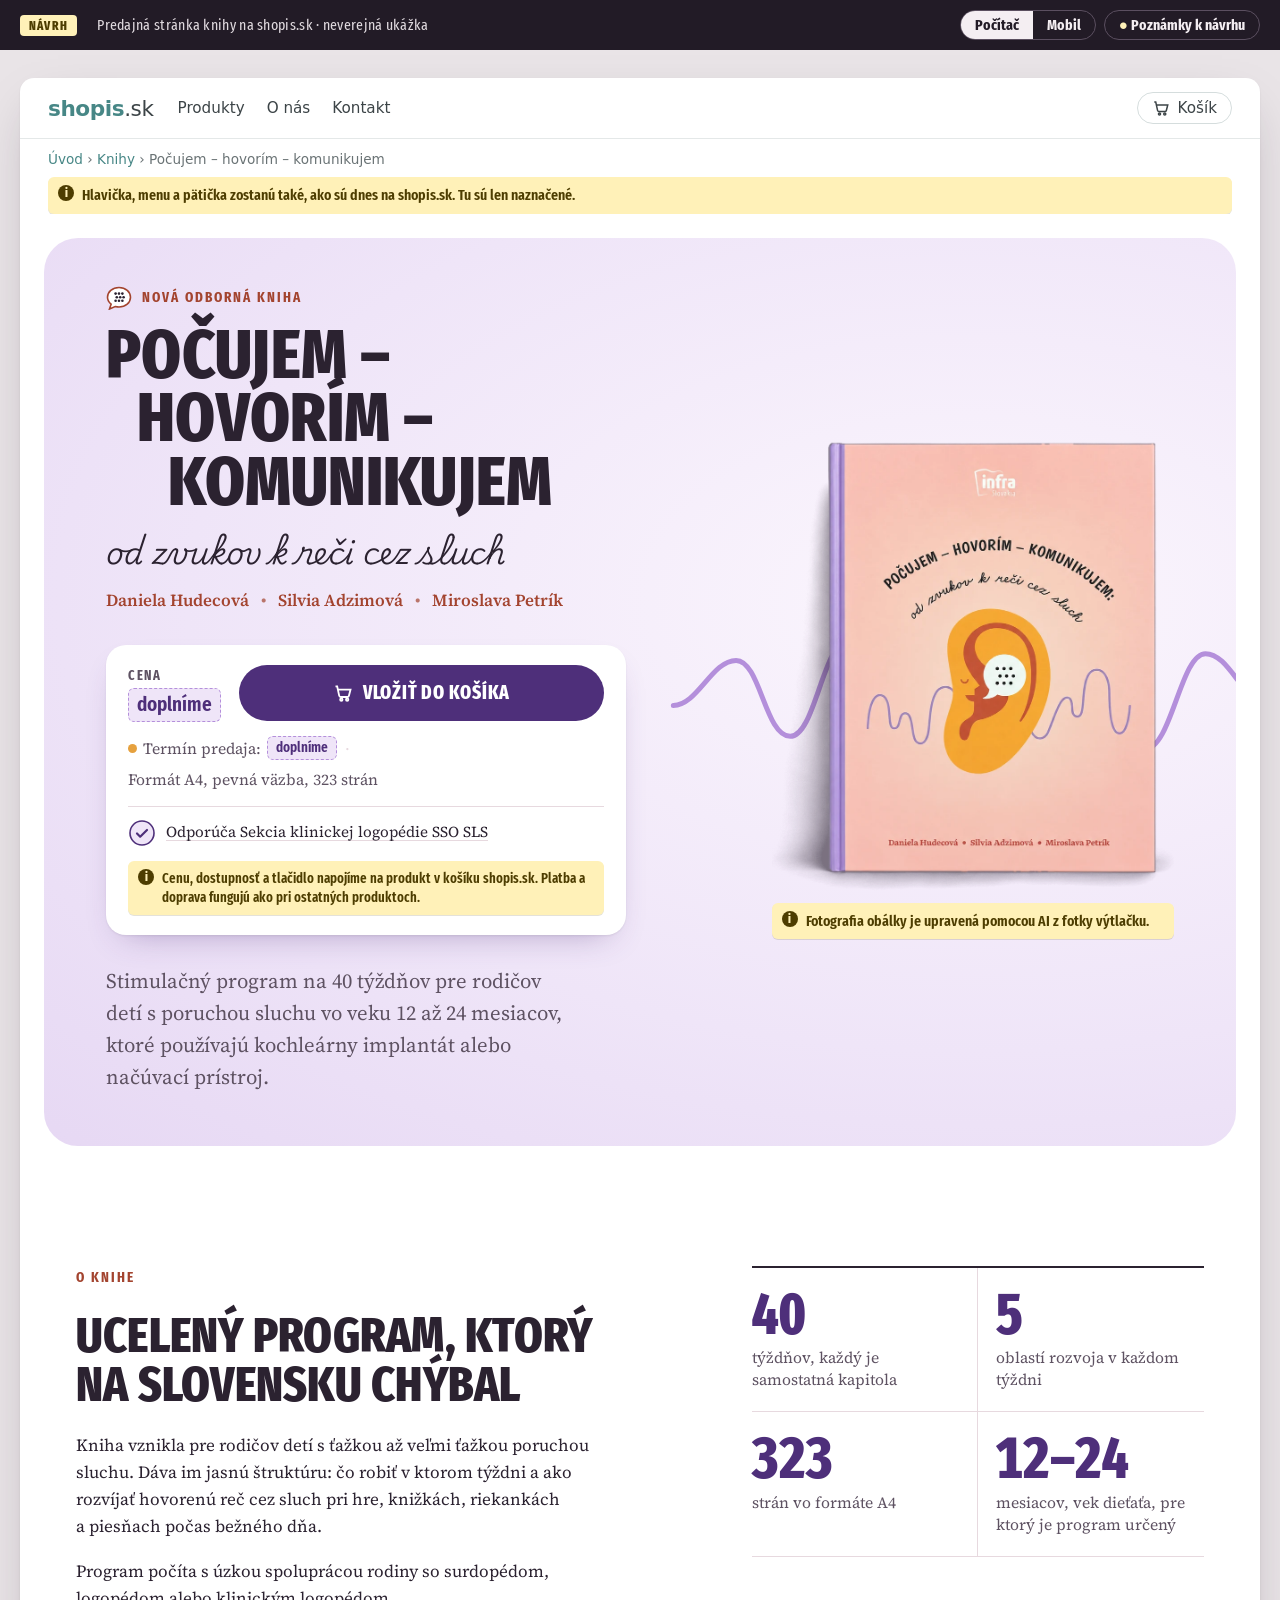
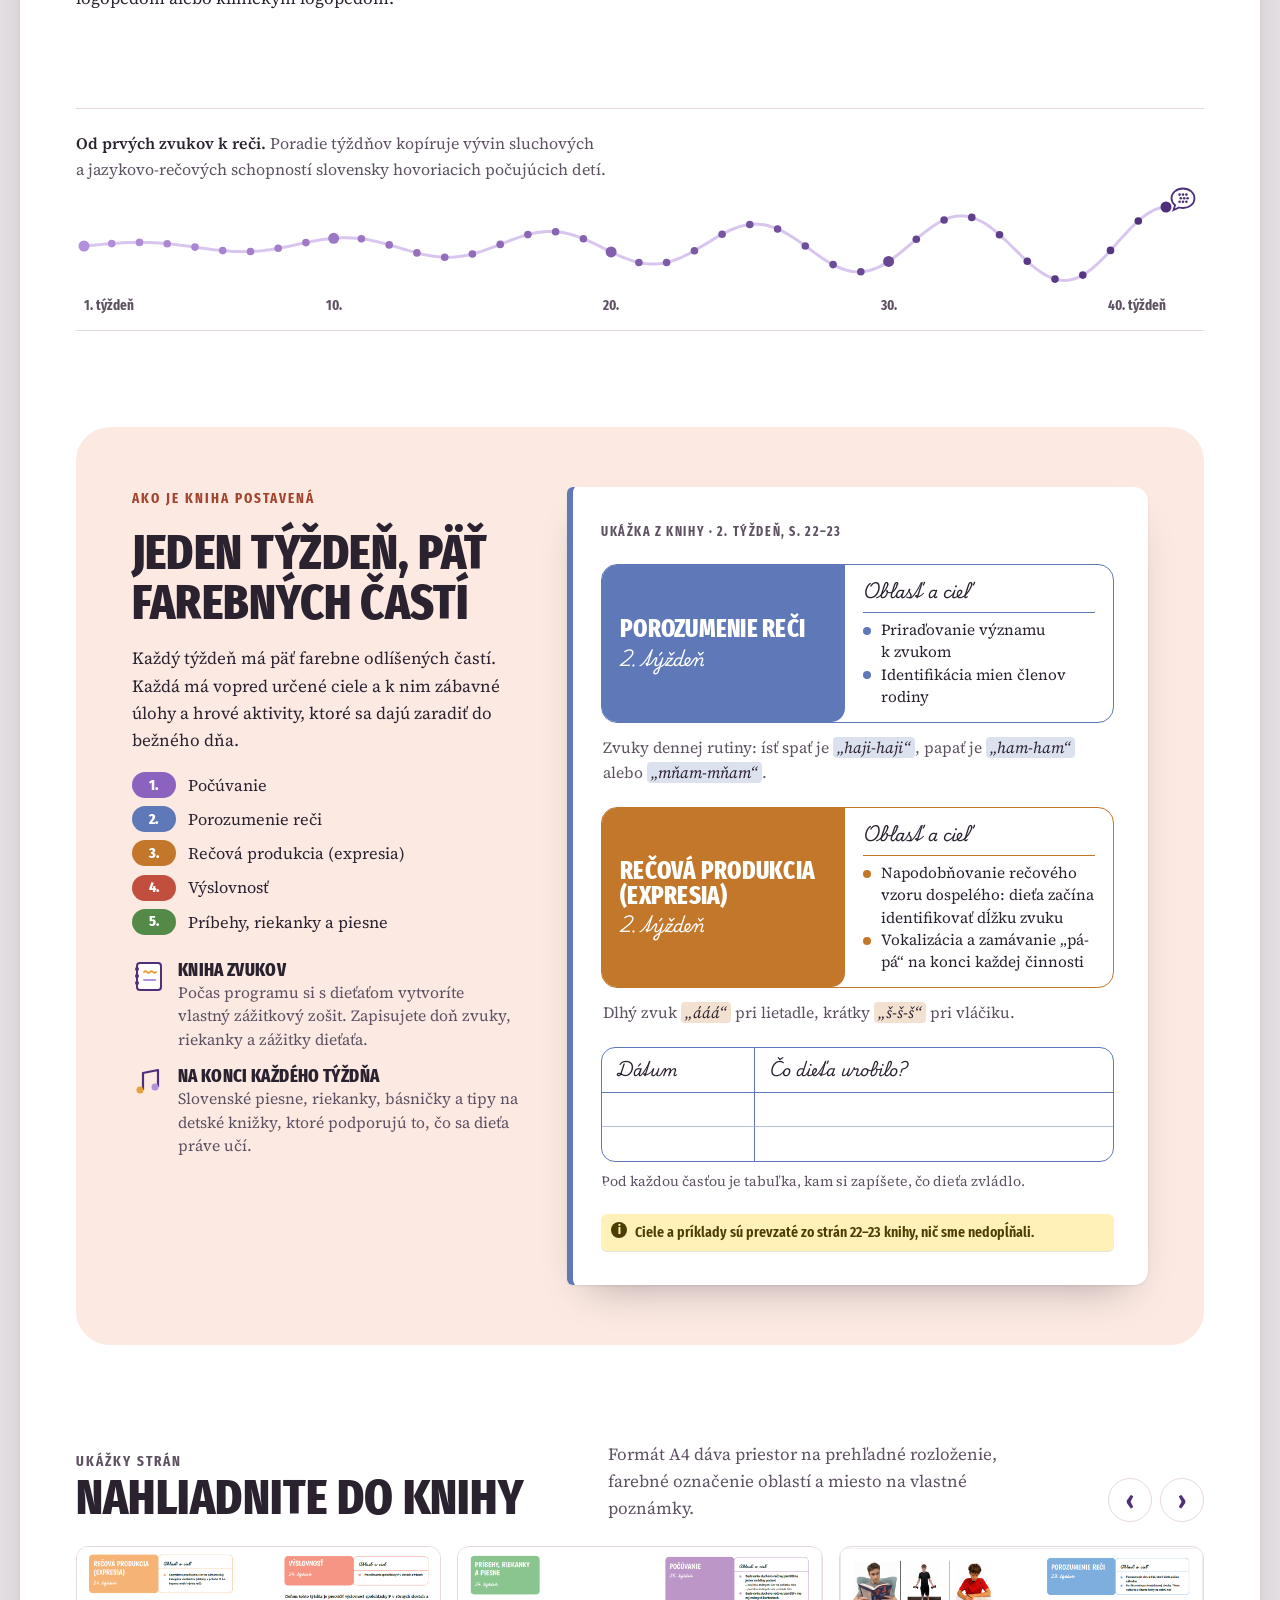
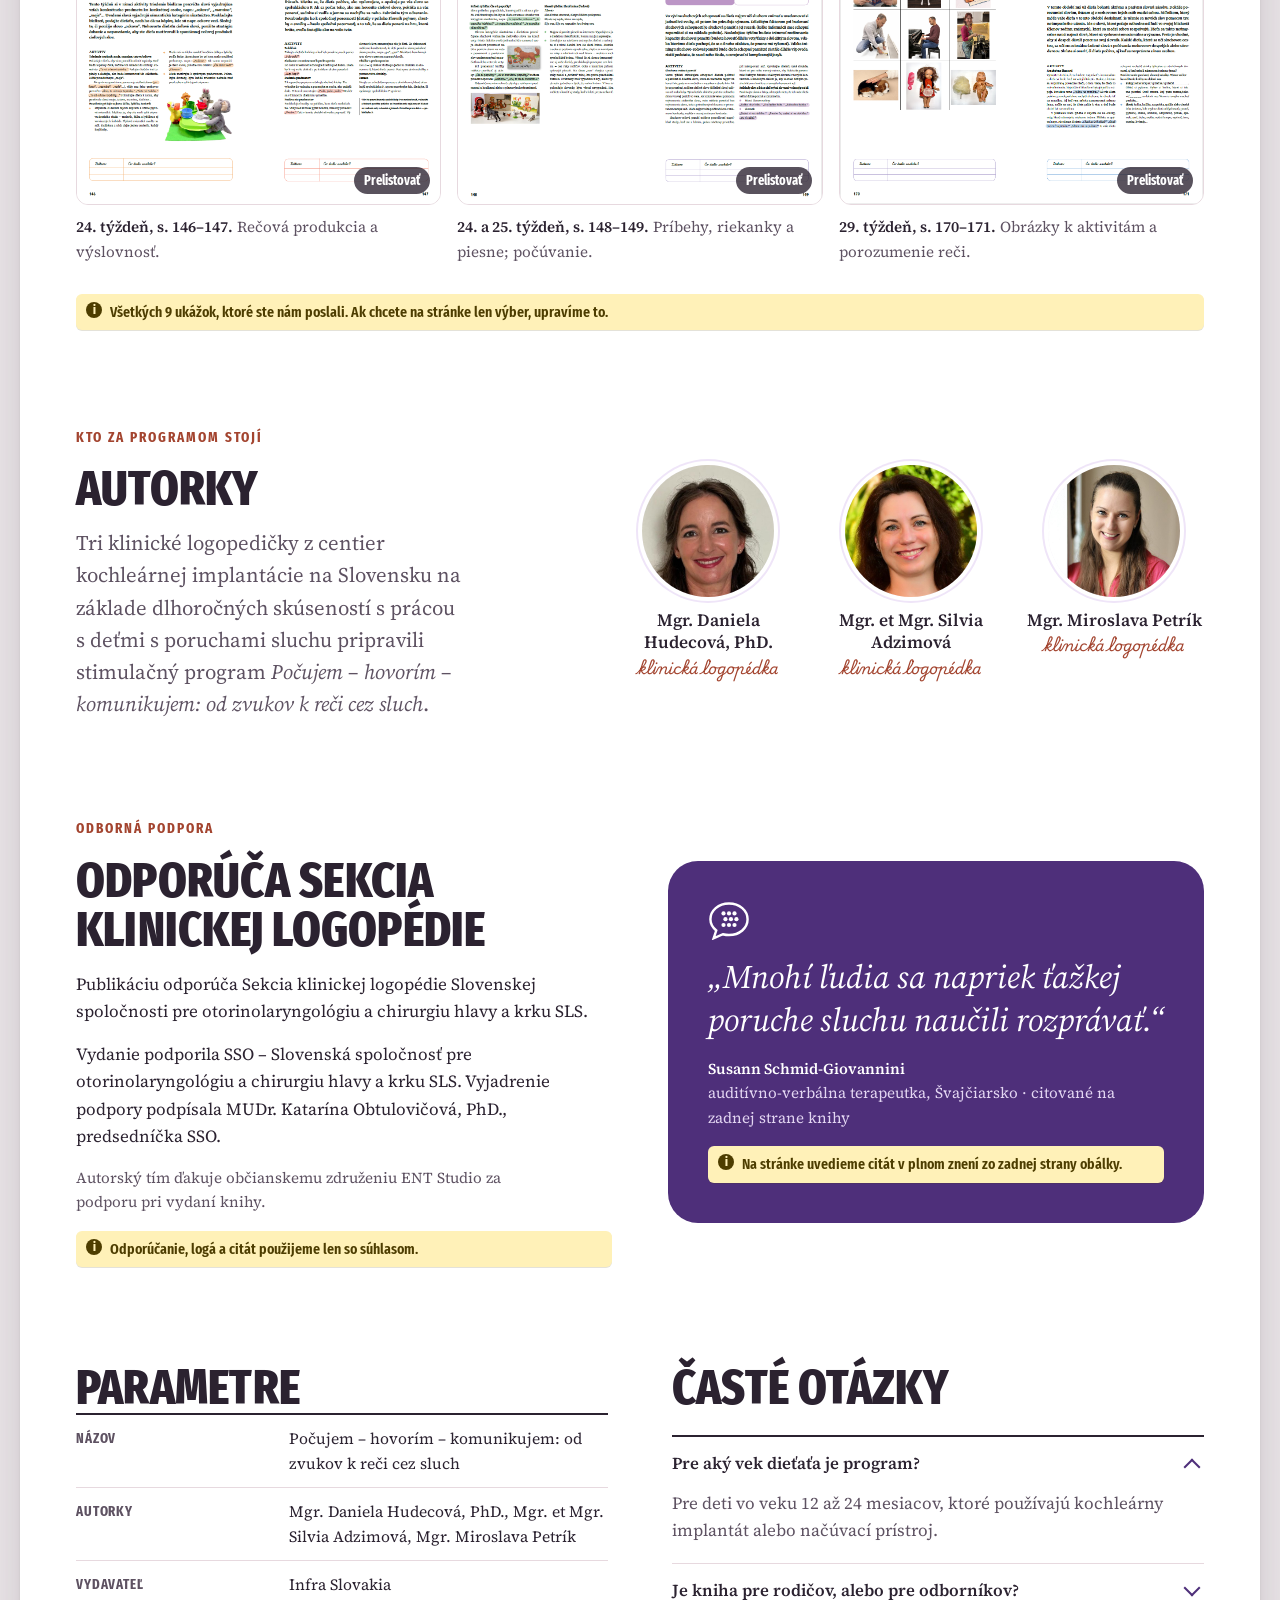
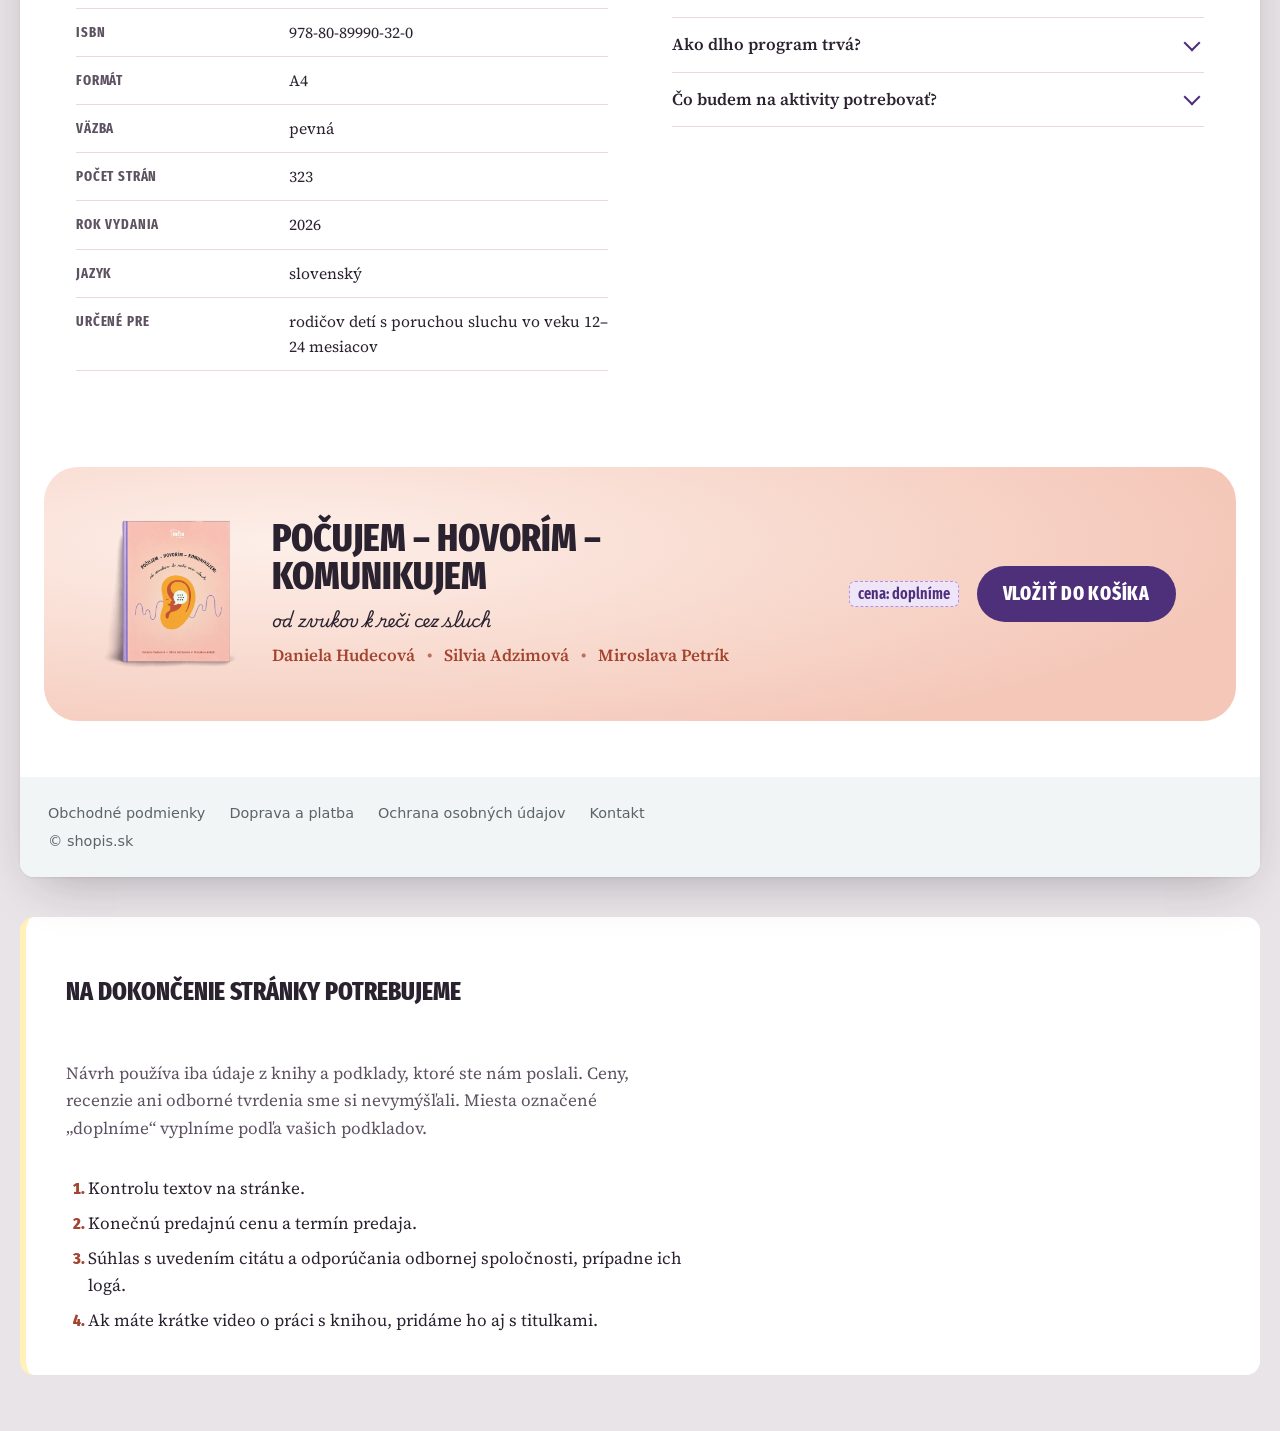
==== index.html @ 2e57da4e "Listovanie: tvrdá väzba, svetlo a tieň, ťahanie strany Co-Authored-By: Claude Opus 5.5 <noreply@anth" ====
<!doctype html>
<html lang="sk">
<head>
<meta charset="utf-8">
<meta name="viewport" content="width=device-width, initial-scale=1, viewport-fit=cover">
<meta name="robots" content="noindex, nofollow, noarchive">
<style>:root{padding-top:env(safe-area-inset-top);padding-bottom:env(safe-area-inset-bottom)}body{margin:0}img{max-width:100%}[hidden]{display:none!important}</style>
<title>Počujem – hovorím – komunikujem</title>
<meta name="claude:viewport-fit-sides" content="cover">
<link rel="preconnect" href="https://fonts.googleapis.com">
<link rel="preconnect" href="https://fonts.gstatic.com" crossorigin>
<link rel="stylesheet" href="https://fonts.googleapis.com/css2?family=Fira+Sans+Extra+Condensed:wght@600;700;800&family=Playwrite+SK:wght@300;400&family=Source+Serif+4:ital,opsz,wght@0,8..60,400;0,8..60,600;1,8..60,400&display=swap">
<style>
/* Layout: kniha je predlohou – farebné časti týždňa ako záložky, zvuková vlna z obálky ako niť cez stránku.
   Zámerne jedna svetlá téma: ide o náhľad svetlej stránky e-shopu. */
:root {
  color-scheme: light;
  --hb-paper: #FFFBF8;
  --hb-blush: #FBE9E2;
  --hb-peach: #F4C7B8;
  --hb-lilac: #EFE5F8;
  --hb-lavender: #B48FDB;
  --hb-violet: #4E2F7A;
  --hb-ochre: #E6A13E;
  --hb-brick: #A3442F;
  --hb-ink: #2B2230;
  --hb-ink-soft: #5E5262;
  --hb-line: #E7D9DF;
  --hb-white: #FFFFFF;
  /* päť oblastí každého týždňa, farby podľa knihy */
  --hb-a1: #8B62BE;
  --hb-a2: #5F78B8;
  --hb-a3: #C2772A;
  --hb-a4: #C24E3E;
  --hb-a5: #548A47;
  --hb-display: "Fira Sans Extra Condensed", "Arial Narrow", "Roboto Condensed", sans-serif;
  --hb-script: "Playwrite SK", "Segoe Script", "Apple Chancery", cursive;
  --hb-serif: "Source Serif 4", Georgia, "Times New Roman", serif;
  /* rám návrhu (nie je súčasťou stránky knihy) */
  --mk-bg: #E9E4E7;
  --mk-bar: #221B26;
  --mk-bar-ink: #F4EEF2;
  --mk-note: #FFF1B8;
  --mk-note-ink: #4D3D00;
  --mk-shop: #478786;
  --mk-shop-ink: #3C4447;
}

body { background: var(--mk-bg); color: var(--hb-ink); font-family: var(--hb-serif); }

/* ---------- Rám návrhu ---------- */
.mk-bar {
  position: sticky; top: env(safe-area-inset-top, 0px); z-index: 20;
  background: var(--mk-bar); color: var(--mk-bar-ink);
  padding-left: max(16px, env(safe-area-inset-left, 0px));
  padding-right: max(16px, env(safe-area-inset-right, 0px));
  padding-block: 10px;
  font-family: var(--hb-display); font-size: 0.95rem; letter-spacing: 0.02em;
}
body::before { content: ""; position: fixed; inset: 0 0 auto; height: env(safe-area-inset-top, 0px); z-index: 30; background: var(--mk-bar); }
.mk-bar-in { max-width: 1240px; margin-inline: auto; display: flex; flex-wrap: wrap; align-items: center; gap: 10px 20px; }
.mk-badge { background: var(--mk-note); color: var(--mk-note-ink); font-weight: 800; text-transform: uppercase; letter-spacing: 0.1em; font-size: 0.78rem; padding: 3px 9px; border-radius: 4px; }
.mk-bar-title { flex: 1 1 260px; min-width: 0; opacity: 0.9; }
.mk-controls { display: flex; flex-wrap: wrap; gap: 8px; }
.mk-seg { display: inline-flex; border: 1px solid #5B4F60; border-radius: 999px; overflow: hidden; }
.mk-seg button, .mk-toggle {
  font: inherit; font-weight: 700; color: var(--mk-bar-ink); background: transparent;
  border: 0; padding: 5px 14px; cursor: pointer;
}
.mk-seg button[aria-pressed="true"] { background: var(--mk-bar-ink); color: var(--mk-bar); }
.mk-toggle { border: 1px solid #5B4F60; border-radius: 999px; }
.mk-toggle[aria-pressed="true"]::before { content: "● "; color: var(--mk-note); }
.mk-toggle[aria-pressed="false"]::before { content: "○ "; }
.mk-seg button:focus-visible, .mk-toggle:focus-visible { outline: 3px solid var(--mk-note); outline-offset: 2px; }
@media (max-width: 760px) {
  .mk-seg { display: none; }
  .mk-bar { padding-block: 8px; font-size: 0.88rem; }
  .mk-bar-in { flex-wrap: nowrap; gap: 10px; }
  .mk-bar-title { flex: 1 1 0; white-space: nowrap; overflow: hidden; text-overflow: ellipsis; }
  .mk-toggle { padding: 4px 11px; white-space: nowrap; }
}

.mk-stage {
  padding-left: max(16px, env(safe-area-inset-left, 0px));
  padding-right: max(16px, env(safe-area-inset-right, 0px));
  padding-block: 28px 40px;
}
.mk-frame {
  container: frame / inline-size;
  max-width: 1240px; margin-inline: auto; background: var(--hb-white);
  border-radius: 14px; overflow: hidden;
  box-shadow: 0 1px 2px rgba(34, 27, 38, 0.08), 0 18px 50px -20px rgba(34, 27, 38, 0.35);
  transition: max-width 0.35s ease, border-radius 0.35s ease;
}
.mk.is-mobile .mk-frame { max-width: 390px; border-radius: 40px; border: 11px solid var(--mk-bar); }
@media (prefers-reduced-motion: reduce) { .mk-frame { transition: none; } }

.mk-note {
  display: block; background: var(--mk-note); color: var(--mk-note-ink);
  font-family: var(--hb-display); font-size: 0.95rem; font-weight: 600; line-height: 1.35;
  padding: 8px 12px 8px 34px; border-radius: 6px; position: relative;
  box-shadow: 0 1px 0 rgba(77, 61, 0, 0.15);
}
.mk-note::before {
  content: "i"; position: absolute; left: 10px; top: 8px; width: 16px; height: 16px; border-radius: 50%;
  background: var(--mk-note-ink); color: var(--mk-note); font-size: 0.75rem; font-weight: 800;
  display: grid; place-items: center; font-style: normal;
}
.mk.notes-off .mk-note { display: none; }

/* zjednodušená hlavička a pätička obchodu */
.shop-head { display: flex; align-items: center; gap: 24px; padding: 14px 28px; border-bottom: 1px solid #E4E8E8; font-family: system-ui, -apple-system, "Segoe UI", sans-serif; color: var(--mk-shop-ink); }
.shop-logo { font-weight: 800; font-size: 1.35rem; color: var(--mk-shop); letter-spacing: -0.02em; text-decoration: none; }
.shop-logo span { color: var(--mk-shop-ink); font-weight: 500; }
.shop-nav { display: flex; gap: 22px; font-size: 0.95rem; flex: 1; }
.shop-nav a, .shop-cart { color: inherit; text-decoration: none; }
.shop-cart { display: inline-flex; align-items: center; gap: 8px; font-size: 0.95rem; border: 1px solid #D5DDDD; border-radius: 999px; padding: 6px 14px; }
.shop-burger { display: none; width: 22px; height: 14px; border-block: 2px solid var(--mk-shop-ink); position: relative; }
.shop-burger::after { content: ""; position: absolute; left: 0; right: 0; top: 4px; border-top: 2px solid var(--mk-shop-ink); }
.shop-crumbs { padding: 12px 28px 0; font: 0.85rem system-ui, -apple-system, "Segoe UI", sans-serif; color: #6A7375; }
.shop-crumbs a { color: var(--mk-shop); text-decoration: none; }
.shop-foot { margin-top: 56px; background: #F2F5F5; padding: 28px; font: 0.9rem system-ui, -apple-system, "Segoe UI", sans-serif; color: #5B6466; display: grid; gap: 12px; }
.shop-foot-row { display: flex; flex-wrap: wrap; gap: 8px 24px; }
.shop-shell-note { padding: 10px 28px 0; }
@container frame (max-width: 700px) {
  .shop-head { padding: 12px 18px; gap: 14px; }
  .shop-nav { display: none; }
  .shop-burger { display: block; order: -1; }
  .shop-logo { flex: 1; }
  .shop-cart span { display: none; }
  .shop-crumbs, .shop-shell-note { padding-inline: 18px; }
  .shop-foot { padding: 22px 18px; }
}

/* ---------- Stránka knihy (#hb-book) ---------- */
#hb-book {
  container: hb / inline-size;
  font-family: var(--hb-serif); font-size: 1.0625rem; line-height: 1.6; color: var(--hb-ink);
  background: var(--hb-white);
}
#hb-book *, #hb-book *::before, #hb-book *::after { box-sizing: border-box; }
#hb-book h1, #hb-book h2, #hb-book h3, #hb-book p, #hb-book ul, #hb-book ol, #hb-book dl, #hb-book dd, #hb-book figure { margin: 0; }
#hb-book ul, #hb-book ol { padding: 0; list-style: none; }
#hb-book img { display: block; max-width: 100%; height: auto; }
#hb-book a { color: var(--hb-violet); }
#hb-book a:focus-visible, #hb-book button:focus-visible, #hb-book summary:focus-visible {
  outline: 3px solid var(--hb-ochre); outline-offset: 3px; border-radius: 6px;
}
.hb-sr { position: absolute; width: 1px; height: 1px; overflow: hidden; clip: rect(0 0 0 0); white-space: nowrap; }

.hb-wrap { padding-inline: clamp(18px, 5cqi, 56px); }
.hb-sec { padding-block: clamp(48px, 8cqi, 96px) 0; }
.hb-kicker {
  font-family: var(--hb-display); font-weight: 700; font-size: 0.9rem; text-transform: uppercase;
  letter-spacing: 0.14em; color: var(--hb-brick); display: flex; align-items: center; gap: 10px;
}
.hb-h2 {
  font-family: var(--hb-display); font-weight: 800; text-transform: uppercase; line-height: 1;
  font-size: clamp(2rem, 5cqi, 3.1rem); letter-spacing: 0.005em; text-wrap: balance; color: var(--hb-ink);
}
.hb-script { font-family: var(--hb-script); font-weight: 400; }
.hb-lead { font-size: clamp(1.1rem, 2.1cqi, 1.3rem); line-height: 1.55; color: var(--hb-ink-soft); max-width: 40ch; }
.hb-prose { display: grid; gap: 1em; max-width: 62ch; }
.hb-fill {
  display: inline-block; font-family: var(--hb-display); font-weight: 600; font-size: 0.92em;
  color: var(--hb-violet); background: var(--hb-lilac); border: 1.5px dashed var(--hb-lavender);
  border-radius: 6px; padding: 0 8px; line-height: 1.5;
}

/* Hero */
.hb-hero {
  position: relative; overflow: hidden; isolation: isolate;
  background: radial-gradient(120% 90% at 78% 40%, #FBF6FD 0%, var(--hb-lilac) 55%, #E5D6F3 100%);
  margin: clamp(14px, 2.4cqi, 24px); border-radius: clamp(20px, 3cqi, 34px);
  padding: clamp(24px, 4cqi, 48px) clamp(20px, 5cqi, 64px) clamp(28px, 4.5cqi, 52px);
  display: grid; gap: 24px;
  grid-template-areas: "cover" "text" "buy" "lead";
}
.hb-cover-art { position: relative; isolation: isolate; }
.hb-cover-art img { position: relative; z-index: 1; }
.hb-hero-wave {
  position: absolute; z-index: 0; left: -22%; width: 144%; top: 40%; height: 30%;
  fill: none; stroke: var(--hb-lavender); stroke-width: 4; stroke-linecap: round; overflow: visible;
}
.hb-hero-wave path { stroke-dasharray: 1; stroke-dashoffset: 0; vector-effect: non-scaling-stroke; }
@media (prefers-reduced-motion: no-preference) {
  .hb-hero-wave path { animation: hb-draw 2.2s cubic-bezier(.45,.05,.25,1) 0.2s both; }
  .hb-cover { animation: hb-rise 0.9s cubic-bezier(.2,.7,.2,1) both; }
}
@keyframes hb-draw { from { stroke-dashoffset: 1; } to { stroke-dashoffset: 0; } }
@keyframes hb-rise { from { transform: translateY(18px); opacity: 0.001; } to { transform: none; opacity: 1; } }

.hb-hero-text { grid-area: text; display: grid; gap: 14px; min-width: 0; }
.hb-hero-lead { grid-area: lead; max-width: 46ch; }
.hb-title {
  font-family: var(--hb-display); font-weight: 800; text-transform: uppercase; color: var(--hb-ink);
  font-size: clamp(2.5rem, 10cqi, 4.3rem); line-height: 0.92; letter-spacing: 0.005em;
}
.hb-title span { display: block; }
.hb-title span:nth-child(2) { padding-left: 0.45em; }
.hb-title span:nth-child(3) { padding-left: 0.9em; }
.hb-subtitle { font-family: var(--hb-script); font-weight: 300; font-size: clamp(1.25rem, 3.4cqi, 1.9rem); line-height: 1.5; color: var(--hb-ink); margin-top: -4px; }
.hb-authors-line { font-weight: 600; color: var(--hb-brick); font-size: 1.06rem; display: flex; flex-wrap: wrap; gap: 2px 12px; }
.hb-authors-line i { font-style: normal; color: var(--hb-brick); opacity: 0.7; }

.hb-cover { grid-area: cover; justify-self: center; width: min(62%, 240px); position: relative; }
.hb-cover .mk-note { margin-top: 12px; }

.hb-buy {
  grid-area: buy; background: var(--hb-white); border-radius: 20px; padding: 20px 22px;
  display: grid; gap: 14px; align-content: start;
  box-shadow: 0 1px 2px rgba(43, 34, 48, 0.08), 0 14px 34px -18px rgba(78, 47, 122, 0.45);
  max-width: 520px;
}
.hb-buy-row { display: flex; flex-wrap: wrap; align-items: center; justify-content: space-between; gap: 12px 18px; }
.hb-buy-row .hb-btn { flex: 1 1 220px; }
.hb-price { display: grid; gap: 2px; }
.hb-price-label { font-family: var(--hb-display); font-weight: 700; text-transform: uppercase; letter-spacing: 0.12em; font-size: 0.85rem; color: var(--hb-ink-soft); }
.hb-price .hb-fill { font-size: 1.3rem; }
.hb-stock { font-size: 0.98rem; color: var(--hb-ink-soft); display: flex; flex-wrap: wrap; align-items: center; gap: 6px; }
.hb-dot { width: 9px; height: 9px; border-radius: 50%; background: var(--hb-ochre); }
.hb-stock-sep { color: var(--hb-line); padding-inline: 2px; }
.hb-seal {
  display: flex; align-items: center; gap: 10px; padding-top: 12px; border-top: 1px solid var(--hb-line);
  font-size: 0.95rem; line-height: 1.35; color: var(--hb-ink) !important; text-decoration: none;
}
.hb-seal svg { flex: none; width: 28px; height: 28px; }
.hb-seal span { text-decoration: underline; text-decoration-color: var(--hb-line); text-underline-offset: 3px; }
.hb-btn {
  display: inline-flex; justify-content: center; align-items: center; gap: 10px;
  font-family: var(--hb-display); font-weight: 800; font-size: 1.2rem; letter-spacing: 0.04em; text-transform: uppercase;
  background: var(--hb-violet); color: var(--hb-white) !important; text-decoration: none;
  border-radius: 999px; padding: 13px 26px; border: 0; cursor: pointer;
  transition: background 0.2s ease, transform 0.2s ease;
}
.hb-btn:hover { background: #3E2363; }
.hb-btn:active { transform: translateY(1px); }
.hb-btn svg { width: 20px; height: 20px; }
.hb-buy .mk-note { font-size: 0.88rem; }

@container hb (min-width: 820px) {
  .hb-hero {
    grid-template-columns: minmax(0, 1.2fr) minmax(0, 0.8fr);
    grid-template-areas: "text cover" "buy cover" "lead cover";
    column-gap: clamp(32px, 5cqi, 72px); row-gap: 30px; align-items: start;
  }
  .hb-cover { width: min(100%, 450px); align-self: center; }
  .hb-hero-wave { stroke-width: 5; }
}

/* O knihe */
.hb-about { display: grid; gap: 40px; }
.hb-about-text { display: grid; gap: 22px; min-width: 0; }
.hb-facts { display: grid; grid-template-columns: repeat(2, minmax(0, 1fr)); gap: 0; border-top: 2px solid var(--hb-ink); }
.hb-fact { padding: 18px 16px 20px 0; border-bottom: 1px solid var(--hb-line); display: grid; gap: 4px; align-content: start; }
.hb-fact:nth-child(odd) { padding-right: 18px; border-right: 1px solid var(--hb-line); }
.hb-fact:nth-child(even) { padding-left: 18px; }
.hb-fact b { font-family: var(--hb-display); font-weight: 800; font-size: clamp(2.6rem, 6cqi, 3.6rem); line-height: 1; color: var(--hb-violet); font-variant-numeric: tabular-nums; }
.hb-fact span { font-size: 0.98rem; line-height: 1.4; color: var(--hb-ink-soft); }
@container hb (min-width: 900px) {
  .hb-about { grid-template-columns: minmax(0, 1.15fr) minmax(0, 0.85fr); gap: 64px; align-items: start; }
}

/* Jeden týždeň */
.hb-week-panel {
  background: var(--hb-blush); border-radius: clamp(20px, 3cqi, 34px);
  padding: clamp(26px, 5cqi, 60px) clamp(18px, 4.5cqi, 56px);
  display: grid; gap: 34px;
}
.hb-week-intro { display: grid; gap: 18px; min-width: 0; align-content: start; }
.hb-areas { display: grid; gap: 8px; counter-reset: none; }
.hb-areas li { display: flex; align-items: center; gap: 12px; font-size: 1.02rem; }
.hb-areas li span {
  flex: none; width: 44px; height: 26px; border-radius: 999px; background: var(--hb-c); color: var(--hb-white);
  font-family: var(--hb-display); font-weight: 800; font-size: 0.95rem; display: grid; place-items: center;
}
.hb-extra { display: grid; gap: 14px; margin-top: 6px; }
.hb-extra > div { display: grid; grid-template-columns: 34px minmax(0, 1fr); gap: 12px; align-items: start; }
.hb-extra svg { width: 34px; height: 34px; }
.hb-extra h3 { font-family: var(--hb-display); font-weight: 800; font-size: 1.15rem; text-transform: uppercase; letter-spacing: 0.02em; line-height: 1.2; }
.hb-extra p { font-size: 0.98rem; color: var(--hb-ink-soft); line-height: 1.5; }

.hb-sheet {
  background: var(--hb-white); border-radius: 6px 14px 14px 6px; padding: clamp(18px, 3.5cqi, 34px);
  display: grid; gap: 22px; min-width: 0; position: relative;
  box-shadow: inset 10px 0 0 -4px var(--hb-a2), 0 1px 2px rgba(43, 34, 48, 0.08), 0 20px 40px -22px rgba(43, 34, 48, 0.4);
}
.hb-sheet-cap { font-family: var(--hb-display); font-weight: 700; text-transform: uppercase; letter-spacing: 0.12em; font-size: 0.82rem; color: var(--hb-ink-soft); }
.hb-area { display: grid; gap: 12px; }
.hb-area-head { display: grid; grid-template-columns: minmax(0, 1fr); border: 1.5px solid var(--hb-c); border-radius: 16px; overflow: hidden; }
.hb-area-tab { background: var(--hb-c); color: var(--hb-white); padding: 14px 18px 12px; display: grid; gap: 2px; align-content: center; }
.hb-area-name { font-family: var(--hb-display); font-weight: 800; text-transform: uppercase; font-size: 1.55rem; line-height: 1; letter-spacing: 0.01em; }
.hb-area-week { font-family: var(--hb-script); font-size: 1.05rem; line-height: 1.7; }
.hb-area-goal { padding: 12px 18px 14px; display: grid; gap: 6px; }
.hb-goal-label { font-family: var(--hb-script); font-size: 1rem; color: var(--hb-ink); border-bottom: 1.5px solid var(--hb-c); padding-bottom: 6px; line-height: 1.8; }
.hb-area-goal li { position: relative; padding-left: 18px; font-size: 0.96rem; line-height: 1.45; }
.hb-area-goal li::before { content: ""; position: absolute; left: 0; top: 0.5em; width: 8px; height: 8px; border-radius: 50%; background: var(--hb-c); }
.hb-area-example { font-size: 0.98rem; color: var(--hb-ink-soft); padding-left: 2px; }
.hb-area-example mark { background: color-mix(in srgb, var(--hb-c) 22%, white); color: var(--hb-ink); border-radius: 4px; padding: 0 4px; font-style: italic; }
.hb-record { width: 100%; border-collapse: separate; border-spacing: 0; border: 1.5px solid var(--hb-a2); border-radius: 14px; overflow: hidden; }
.hb-record caption { caption-side: bottom; text-align: left; font-size: 0.88rem; color: var(--hb-ink-soft); padding-top: 8px; }
.hb-record th { font-family: var(--hb-script); font-weight: 400; font-size: 0.95rem; text-align: left; padding: 8px 14px; border-bottom: 1.5px solid var(--hb-a2); line-height: 1.8; }
.hb-record th:first-child, .hb-record td:first-child { width: 30%; border-right: 1.5px solid var(--hb-a2); }
.hb-record td { height: 34px; border-bottom: 1px solid color-mix(in srgb, var(--hb-a2) 45%, white); }
.hb-record tr:last-child td { border-bottom: 0; }
@container hb (min-width: 640px) {
  .hb-area-head { grid-template-columns: minmax(0, 0.95fr) minmax(0, 1.05fr); }
  .hb-area-tab { border-radius: 0 0 14px 0; }
}
@container hb (min-width: 980px) {
  .hb-week-panel { grid-template-columns: minmax(0, 0.8fr) minmax(0, 1.2fr); gap: 48px; align-items: start; }
}

/* 40 týždňov */
.hb-journey { display: grid; gap: 14px; border-block: 1px solid var(--hb-line); padding-block: 22px 12px; }
.hb-journey-cap { max-width: 72ch; color: var(--hb-ink-soft); font-size: 1rem; }
.hb-journey-cap b { color: var(--hb-ink); font-weight: 600; }
.hb-weeks { position: relative; padding-bottom: 26px; }
.hb-weeks svg { display: block; width: 100%; height: 96px; overflow: visible; }
.hb-weeks-labels { position: absolute; left: 0; right: 0; bottom: 0; height: 24px; font-family: var(--hb-display); font-weight: 700; font-size: 0.9rem; color: var(--hb-ink-soft); }
.hb-weeks-labels span { position: absolute; transform: translateX(-50%); white-space: nowrap; }
.hb-weeks-labels span:first-child { transform: none; }
.hb-weeks-labels span:last-child { transform: translateX(-100%); }

/* Ukážky */
.hb-gallery-head { display: flex; flex-wrap: wrap; justify-content: space-between; align-items: end; gap: 12px 40px; margin-bottom: 24px; }
.hb-gallery-head p { color: var(--hb-ink-soft); max-width: 46ch; }
.hb-shots { display: grid; grid-auto-flow: column; grid-auto-columns: 86%; gap: 16px; overflow-x: auto; scroll-snap-type: x mandatory; padding-bottom: 12px; scrollbar-width: thin; }
.hb-shots:focus-visible { outline: 3px solid var(--hb-ochre); outline-offset: 4px; border-radius: 12px; }
.hb-shots-nav { display: flex; gap: 8px; }
.hb-shots-nav[hidden] { display: none; }
.hb-shots-nav button {
  width: 44px; height: 44px; border-radius: 50%; border: 1.5px solid var(--hb-line); background: var(--hb-white);
  color: var(--hb-violet); font: 700 1.6rem/1 var(--hb-display); cursor: pointer;
}
.hb-shots-nav button:hover { border-color: var(--hb-lavender); background: var(--hb-lilac); }
.hb-shot { scroll-snap-align: start; display: grid; gap: 10px; min-width: 0; }
.hb-shot a { display: grid; align-content: center; border-radius: 12px; overflow: hidden; background: var(--hb-white); border: 1px solid var(--hb-line); position: relative; }
.hb-shot img { aspect-ratio: 1.414; object-fit: contain; width: 100%; transition: transform 0.4s ease; }
.hb-shot a:hover img { transform: scale(1.02); }
.hb-shot a::after {
  content: "Prelistovať"; position: absolute; right: 10px; bottom: 10px; font-family: var(--hb-display); font-weight: 700; font-size: 0.85rem;
  background: rgba(43, 34, 48, 0.78); color: var(--hb-white); padding: 3px 10px; border-radius: 999px;
}
.hb-shot figcaption { font-size: 0.95rem; color: var(--hb-ink-soft); }
.hb-shot figcaption b { color: var(--hb-ink); font-weight: 600; }
.hb-gallery .mk-note { margin-top: 18px; }
@container hb (min-width: 600px) {
  .hb-shots { grid-auto-columns: calc((100% - 16px) / 2); }
}
@container hb (min-width: 960px) {
  .hb-shots { grid-auto-columns: calc((100% - 32px) / 3); }
}
@media (prefers-reduced-motion: reduce) { .hb-shot img { transition: none; } .hb-shot a:hover img { transform: none; } }

/* Autorky */
.hb-team { display: grid; gap: 20px; }
.hb-team-head { display: grid; gap: 14px; align-content: start; min-width: 0; }
.hb-people { display: grid; gap: 18px; }
.hb-people li { display: grid; grid-template-columns: 76px minmax(0, 1fr); gap: 16px; align-items: center; }
.hb-people img { width: 76px; height: 76px; border-radius: 50%; object-fit: cover; box-shadow: 0 0 0 4px var(--hb-white), 0 0 0 6px var(--hb-lilac); }
.hb-people b { display: block; font-weight: 600; font-size: 1.08rem; line-height: 1.3; }
.hb-role { font-family: var(--hb-script); font-size: 0.92rem; color: var(--hb-brick); line-height: 1.9; }
@container hb (min-width: 860px) {
  .hb-team { grid-template-columns: minmax(0, 0.9fr) minmax(0, 1.1fr); column-gap: 64px; align-items: center; }
  .hb-people { grid-template-columns: repeat(3, minmax(0, 1fr)); gap: 24px; }
  .hb-people li { grid-template-columns: minmax(0, 1fr); justify-items: center; align-content: start; text-align: center; gap: 12px; }
  .hb-people img { width: 132px; height: 132px; }
}

/* Odborná podpora */
.hb-support { display: grid; gap: 28px; }
.hb-support-text { display: grid; gap: 16px; min-width: 0; align-content: start; }
.hb-support-text p { max-width: 58ch; }
.hb-support-text .hb-small { font-size: 0.95rem; color: var(--hb-ink-soft); }
.hb-quote {
  background: var(--hb-violet); color: var(--hb-white); border-radius: clamp(20px, 3cqi, 30px);
  padding: clamp(24px, 4cqi, 40px); display: grid; gap: 16px; align-content: start;
}
.hb-quote blockquote { margin: 0; font-family: var(--hb-serif); font-style: italic; font-size: clamp(1.45rem, 3.4cqi, 2.05rem); line-height: 1.3; text-wrap: balance; }
.hb-quote figcaption { font-size: 0.95rem; color: #E3D6F2; }
.hb-quote figcaption b { color: var(--hb-white); font-weight: 600; display: block; }
.hb-quote-mark { width: 42px; height: 39px; }
@container hb (min-width: 900px) {
  .hb-support { grid-template-columns: minmax(0, 1fr) minmax(0, 1fr); gap: 56px; align-items: center; }
}

/* Parametre + FAQ */
.hb-specs-faq { display: grid; gap: 48px; }
.hb-specs dl { display: grid; grid-template-columns: minmax(0, 0.8fr) minmax(0, 1.2fr); margin-top: 22px; border-top: 2px solid var(--hb-ink); }
.hb-specs dt, .hb-specs dd { padding: 11px 0; border-bottom: 1px solid var(--hb-line); font-size: 0.98rem; }
.hb-specs dt { font-family: var(--hb-display); font-weight: 700; text-transform: uppercase; letter-spacing: 0.06em; font-size: 0.88rem; color: var(--hb-ink-soft); padding-right: 14px; padding-top: 13px; }
.hb-specs dd { font-variant-numeric: tabular-nums; }
.hb-faq-list { margin-top: 22px; border-top: 2px solid var(--hb-ink); }
.hb-faq details { border-bottom: 1px solid var(--hb-line); }
.hb-faq summary {
  list-style: none; cursor: pointer; padding: 15px 40px 15px 0; position: relative;
  font-family: var(--hb-serif); font-weight: 600; font-size: 1.05rem; line-height: 1.4;
}
.hb-faq summary::-webkit-details-marker { display: none; }
.hb-faq summary::after {
  content: ""; position: absolute; right: 6px; top: 50%; width: 12px; height: 12px; margin-top: -8px;
  border-right: 2.5px solid var(--hb-violet); border-bottom: 2.5px solid var(--hb-violet); transform: rotate(45deg);
  transition: transform 0.2s ease;
}
.hb-faq details[open] summary::after { transform: rotate(-135deg); margin-top: -2px; }
.hb-faq details p { padding: 0 0 18px; color: var(--hb-ink-soft); max-width: 60ch; }
@media (prefers-reduced-motion: reduce) { .hb-faq summary::after { transition: none; } }
@container hb (min-width: 900px) {
  .hb-specs-faq { grid-template-columns: minmax(0, 1fr) minmax(0, 1fr); gap: 64px; }
}

/* Záver */
.hb-cta {
  margin: clamp(48px, 8cqi, 96px) clamp(14px, 2.4cqi, 24px) 0; border-radius: clamp(20px, 3cqi, 34px);
  background: radial-gradient(110% 120% at 20% 30%, #FDEFE9 0%, var(--hb-peach) 75%);
  padding: clamp(26px, 4.5cqi, 52px) clamp(20px, 5cqi, 60px);
  display: grid; gap: 22px; align-items: center; justify-items: start;
}
.hb-cta img { width: 132px; }
.hb-cta-text { display: grid; gap: 8px; min-width: 0; }
.hb-cta-title { font-family: var(--hb-display); font-weight: 800; text-transform: uppercase; font-size: clamp(1.7rem, 4cqi, 2.4rem); line-height: 1; }
.hb-cta-sub { font-family: var(--hb-script); font-size: 1.05rem; line-height: 1.8; }
.hb-cta-actions { display: flex; flex-wrap: wrap; align-items: center; gap: 14px 18px; }
@container hb (min-width: 760px) {
  .hb-cta { grid-template-columns: auto minmax(0, 1fr) auto; gap: 36px; }
}

/* Lightbox + toast */
.hb-lightbox { border: 0; padding: 54px 0 0; background: transparent; max-width: 96vw; overflow: visible; }
.hb-lightbox::backdrop { background: rgba(28, 20, 34, 0.82); -webkit-backdrop-filter: blur(4px); backdrop-filter: blur(4px); }
/* listovanie ako v knihe: strana = polovica obrázka dvojstrany, tvrdá väzba vo farbe knihy */
.hb-fb { display: grid; justify-items: center; gap: 10px; }
.hb-fb-book {
  position: relative; perspective: 2600px; aspect-ratio: 1.414; cursor: grab; user-select: none; touch-action: pan-y;
  width: min(90vw, 1160px, calc((100vh - 170px) * 1.414)); background: var(--hb-white);
}
.hb-fb-book.is-dragging { cursor: grabbing; }
.hb-lightbox[open] .hb-fb-book { animation: hb-book-in 0.45s cubic-bezier(0.2, 0.7, 0.2, 1) both; }
@keyframes hb-book-in { from { transform: translateY(16px) scale(0.96); opacity: 0; } to { transform: none; opacity: 1; } }
@media (prefers-reduced-motion: reduce) { .hb-lightbox[open] .hb-fb-book { animation: none; } }
.hb-fb-book::before {
  content: ""; position: absolute; inset: -9px -12px; z-index: -1; border-radius: 6px;
  background: linear-gradient(90deg, #A884CF, #BC9DE1 47%, #8C68B5 50%, #BC9DE1 53%, #A884CF);
  box-shadow: 0 34px 70px -24px rgba(0, 0, 0, 0.75);
}
.hb-fb.is-single .hb-fb-book { aspect-ratio: 0.707; width: min(84vw, calc((100vh - 170px) * 0.707)); }
.hb-fb.is-single .hb-fb-book::before { inset: -8px -10px -8px -12px; background: linear-gradient(90deg, #8C68B5, #BC9DE1 16%, #A884CF); }
.hb-fb-page, .hb-fb-face {
  position: absolute; top: 0; height: 100%; background-color: var(--hb-white);
  background-repeat: no-repeat; background-size: 200% 100%;
}
.hb-fb-left { left: 0; width: 50%; box-shadow: -1px 0 0 #ECE7DF, -2px 0 0 #FFFFFF, -3px 0 0 #E4DED4, -4px 0 0 #FFFFFF, -5px 0 0 #DCD5C9; }
.hb-fb-right { left: 50%; width: 50%; box-shadow: 1px 0 0 #ECE7DF, 2px 0 0 #FFFFFF, 3px 0 0 #E4DED4, 4px 0 0 #FFFFFF, 5px 0 0 #DCD5C9; }
.hb-fb.is-single .hb-fb-left { display: none; }
.hb-fb.is-single .hb-fb-right { left: 0; width: 100%; }
.hb-fb-book::after {
  content: ""; position: absolute; top: 0; bottom: 0; left: calc(50% - 28px); width: 56px; z-index: 2; pointer-events: none;
  background: linear-gradient(90deg, rgba(0, 0, 0, 0) 0%, rgba(0, 0, 0, 0.1) 42%, rgba(0, 0, 0, 0.22) 50%, rgba(0, 0, 0, 0.1) 58%, rgba(0, 0, 0, 0) 100%);
}
.hb-fb.is-single .hb-fb-book::after { display: none; }
/* nadvihnutý rožok ako nápoveda, že sa dá listovať */
@media (hover: hover) {
  .hb-fb-right::after, .hb-fb-left::after {
    content: ""; position: absolute; bottom: 0; width: 0; height: 0; transition: width 0.25s ease, height 0.25s ease;
  }
  .hb-fb-right::after { right: 0; border-top-left-radius: 3px; background: linear-gradient(to top left, #A884CF 0 49%, rgba(0, 0, 0, 0.22) 50%, #EBE5DA 53%, #FDFBF7 100%); }
  .hb-fb-left::after { left: 0; border-top-right-radius: 3px; background: linear-gradient(to top right, #A884CF 0 49%, rgba(0, 0, 0, 0.22) 50%, #EBE5DA 53%, #FDFBF7 100%); }
  .hb-fb.can-next .hb-fb-book:hover .hb-fb-right::after { width: 46px; height: 46px; }
  .hb-fb.can-prev:not(.is-single) .hb-fb-book:hover .hb-fb-left::after { width: 46px; height: 46px; }
  .hb-fb-book.is-dragging .hb-fb-page::after, .hb-fb-book.is-turning .hb-fb-page::after { width: 0 !important; height: 0 !important; }
}
@media (prefers-reduced-motion: reduce) { .hb-fb-right::after, .hb-fb-left::after { transition: none; } }
.hb-fb-leaf { position: absolute; top: 0; height: 100%; width: 50%; z-index: 3; transform-style: preserve-3d; display: none; will-change: transform; }
.hb-fb-leaf.is-on { display: block; }
.hb-fb-leaf.is-fwd { left: 50%; transform-origin: 0 50%; }
.hb-fb-leaf.is-back { left: 0; transform-origin: 100% 50%; }
.hb-fb.is-single .hb-fb-leaf { left: 0; width: 100%; transform-origin: 0 50%; }
.hb-fb-face { left: 0; width: 100%; backface-visibility: hidden; -webkit-backface-visibility: hidden; }
.hb-fb-back { transform: rotateY(180deg); }
.hb-fb.is-single .hb-fb-back { background-color: #F6F2EC; }
.hb-fb-face::after { content: ""; position: absolute; inset: 0; pointer-events: none; }
.hb-fb-front::after { background: linear-gradient(90deg, rgba(20, 10, 30, 0.55), rgba(20, 10, 30, 0.15) 45%, rgba(20, 10, 30, 0)); opacity: var(--hb-fs, 0); }
.hb-fb-back::after { background: linear-gradient(270deg, rgba(20, 10, 30, 0.55), rgba(20, 10, 30, 0.15) 45%, rgba(20, 10, 30, 0)); opacity: var(--hb-bs, 0); }
/* tieň, ktorý otáčaná strana vrhá na stranu pod sebou */
.hb-fb-cast { position: absolute; top: 0; height: 100%; width: 50%; z-index: 2; pointer-events: none; display: none; opacity: var(--hb-cast, 0); }
.hb-fb-cast.is-fwd { display: block; left: 50%; background: linear-gradient(90deg, rgba(20, 10, 30, 0.5), rgba(20, 10, 30, 0) 60%); }
.hb-fb-cast.is-back { display: block; left: 0; background: linear-gradient(270deg, rgba(20, 10, 30, 0.5), rgba(20, 10, 30, 0) 60%); }
.hb-fb.is-single .hb-fb-cast.is-fwd, .hb-fb.is-single .hb-fb-cast.is-back { left: 0; width: 100%; background: linear-gradient(90deg, rgba(20, 10, 30, 0.45), rgba(20, 10, 30, 0) 55%); }
.hb-fb-cap { color: var(--hb-white); font-size: 1rem; line-height: 1.45; text-align: center; max-width: 70ch; padding-inline: 12px; margin-top: 8px; }
.hb-fb-count { font-family: var(--hb-display); font-weight: 700; color: #E3D6F2; font-size: 0.9rem; letter-spacing: 0.08em; }
.hb-fb-hint { color: #BFAFD6; font-size: 0.82rem; }
.hb-lb-prev, .hb-lb-next {
  position: absolute; top: 42%; width: 46px; height: 46px; border-radius: 50%; border: 0; cursor: pointer;
  background: var(--hb-white); color: var(--hb-ink); font: 700 1.7rem/1 var(--hb-display);
  box-shadow: 0 4px 14px rgba(28, 20, 34, 0.35);
}
.hb-lb-prev { left: 10px; }
.hb-lb-next { right: 10px; }
.hb-lb-close {
  position: absolute; top: 6px; right: 4px; font-family: var(--hb-display); font-weight: 800; font-size: 1rem;
  background: var(--hb-white); color: var(--hb-ink); border: 0; border-radius: 999px; padding: 6px 14px; cursor: pointer;
}
.hb-toast {
  position: fixed; left: 50%; bottom: calc(18px + env(safe-area-inset-bottom, 0px)); transform: translate(-50%, 20px);
  width: min(460px, calc(100% - 32px)); background: var(--hb-ink); color: var(--hb-white); border-radius: 14px;
  padding: 14px 18px; font-size: 0.98rem; line-height: 1.45; opacity: 0; pointer-events: none; z-index: 40;
  transition: opacity 0.25s ease, transform 0.25s ease;
}
.hb-toast.is-on { opacity: 1; transform: translate(-50%, 0); }
@media (prefers-reduced-motion: reduce) { .hb-toast { transition: none; } }

/* Pre autorky */
.mk-todo {
  max-width: 1240px; margin: 0 auto; padding-left: max(16px, env(safe-area-inset-left, 0px));
  padding-right: max(16px, env(safe-area-inset-right, 0px)); padding-block: 0 56px;
}
.mk-todo-in { font-size: 1.0625rem; line-height: 1.6; background: var(--hb-white); border-radius: 14px; padding: clamp(22px, 4vw, 40px); display: grid; gap: 16px; border-left: 6px solid var(--mk-note); }
.mk-todo h2 { font-family: var(--hb-display); font-weight: 800; text-transform: uppercase; font-size: 1.6rem; line-height: 1.1; }
.mk-todo p { max-width: 68ch; color: var(--hb-ink-soft); }
.mk-todo ol { margin: 0; padding-left: 1.3em; display: grid; gap: 8px; max-width: 70ch; }
.mk-todo li::marker { font-family: var(--hb-display); font-weight: 800; color: var(--hb-brick); }
</style>
</head>
<body>


<div class="mk" id="mk">
  <header class="mk-bar">
    <div class="mk-bar-in">
      <span class="mk-badge">Návrh</span>
      <span class="mk-bar-title">Predajná stránka knihy na shopis.sk · neverejná ukážka</span>
      <div class="mk-controls">
        <div class="mk-seg" role="group" aria-label="Zobrazenie">
          <button type="button" id="mk-view-desktop" aria-pressed="true">Počítač</button>
          <button type="button" id="mk-view-mobile" aria-pressed="false">Mobil</button>
        </div>
        <button type="button" class="mk-toggle" id="mk-notes" aria-pressed="true">Poznámky k návrhu</button>
      </div>
    </div>
  </header>

  <div class="mk-stage">
    <div class="mk-frame">
      <div class="shop-head" aria-label="Hlavička obchodu (zjednodušená)">
        <span class="shop-burger" aria-hidden="true"></span>
        <a class="shop-logo" href="#hb-book">shopis<span>.sk</span></a>
        <nav class="shop-nav" aria-label="Menu obchodu"><a href="#hb-book">Produkty</a><a href="#hb-book">O nás</a><a href="#hb-book">Kontakt</a></nav>
        <a class="shop-cart" href="#hb-book"><svg width="18" height="18" viewBox="0 0 24 24" fill="none" stroke="currentColor" stroke-width="2" aria-hidden="true"><path d="M3 4h2l2.4 11.2a2 2 0 0 0 2 1.6h7.7a2 2 0 0 0 2-1.5L21 8H6.2"/><circle cx="10" cy="20" r="1.4"/><circle cx="17" cy="20" r="1.4"/></svg><span>Košík</span></a>
      </div>
      <nav class="shop-crumbs" aria-label="Omrvinky">
        <a href="#hb-book">Úvod</a> › <a href="#hb-book">Knihy</a> › Počujem – hovorím – komunikujem
      </nav>
      <div class="shop-shell-note"><span class="mk-note">Hlavička, menu a pätička zostanú také, ako sú dnes na shopis.sk. Tu sú len naznačené.</span></div>

      <div id="hb-book">

        <!-- HERO -->
        <section class="hb-hero" aria-labelledby="hb-title">
          <div class="hb-hero-text">
            <p class="hb-kicker">
              <svg width="26" height="24" viewBox="0 0 26 24" aria-hidden="true"><path d="M13 1.5c6.6 0 11.5 4.4 11.5 9.8S19.6 21 13 21c-1.3 0-2.6-.2-3.8-.5L3.5 23l1.6-4.8C2.9 16.4 1.5 14 1.5 11.3 1.5 5.9 6.4 1.5 13 1.5z" fill="#FFFFFF" stroke="#A3442F" stroke-width="1.6"/><g fill="#2B2230"><circle cx="9.6" cy="7.6" r="1.3"/><circle cx="13" cy="7.6" r="1.3"/><circle cx="16.4" cy="7.6" r="1.3"/><circle cx="10.8" cy="11.2" r="1.3"/><circle cx="14.2" cy="11.2" r="1.3"/><circle cx="17.6" cy="11.2" r="1.3"/><circle cx="9.6" cy="14.8" r="1.3"/><circle cx="13" cy="14.8" r="1.3"/><circle cx="16.4" cy="14.8" r="1.3"/></g></svg>
              Nová odborná kniha
            </p>
            <h1 class="hb-title" id="hb-title"><span>Počujem –</span> <span>hovorím –</span> <span>komunikujem</span></h1>
            <p class="hb-subtitle">od zvukov k&nbsp;reči cez sluch</p>
            <p class="hb-authors-line"><span>Daniela Hudecová</span><i aria-hidden="true">•</i><span>Silvia Adzimová</span><i aria-hidden="true">•</i><span>Miroslava Petrík</span></p>
          </div>

          <figure class="hb-cover">
            <div class="hb-cover-art">
              <svg class="hb-hero-wave" viewBox="0 0 1200 240" preserveAspectRatio="none" aria-hidden="true">
                <path pathLength="1" d="M-20 150 C 30 150, 60 70, 110 70 S 170 205, 222 205 S 290 36, 342 36 S 420 218, 472 218 S 540 92, 586 92 S 642 172, 690 172 S 760 18, 816 18 S 900 228, 956 228 S 1030 58, 1082 58 S 1160 150, 1220 150"/>
              </svg>
              <img src="assets/obalka-produkt.webp" width="900" height="1007" alt="Obálka knihy Počujem – hovorím – komunikujem: od zvukov k reči cez sluch. Ilustrácia ucha s bublinou reči a zvukovou vlnou." fetchpriority="high">
            </div>
            <span class="mk-note">Fotografia obálky je upravená pomocou AI z fotky výtlačku.</span>
          </figure>

          <div class="hb-buy">
            <div class="hb-buy-row">
              <div class="hb-price"><span class="hb-price-label">Cena</span><span class="hb-fill">doplníme</span></div>
              <a class="hb-btn" href="#hb-book" data-hb-buy>
                <svg viewBox="0 0 24 24" fill="none" stroke="currentColor" stroke-width="2.2" aria-hidden="true"><path d="M3 4h2l2.4 11.2a2 2 0 0 0 2 1.6h7.7a2 2 0 0 0 2-1.5L21 8H6.2"/><circle cx="10" cy="20" r="1.4"/><circle cx="17" cy="20" r="1.4"/></svg>
                Vložiť do košíka
              </a>
            </div>
            <p class="hb-stock"><span class="hb-dot" aria-hidden="true"></span>Termín predaja: <span class="hb-fill">doplníme</span><span class="hb-stock-sep" aria-hidden="true">·</span>Formát A4, pevná väzba, 323 strán</p>
            <a class="hb-seal" href="#hb-podpora">
              <svg viewBox="0 0 28 28" aria-hidden="true"><circle cx="14" cy="14" r="12" fill="#EFE5F8" stroke="#4E2F7A" stroke-width="1.6"/><path d="M9 14.5l3.2 3.2L19 11" fill="none" stroke="#4E2F7A" stroke-width="2.2" stroke-linecap="round" stroke-linejoin="round"/></svg>
              <span>Odporúča Sekcia klinickej logopédie SSO SLS</span>
            </a>
            <span class="mk-note">Cenu, dostupnosť a tlačidlo napojíme na produkt v košíku shopis.sk. Platba a doprava fungujú ako pri ostatných produktoch.</span>
          </div>

          <p class="hb-lead hb-hero-lead">Stimulačný program na 40&nbsp;týždňov pre rodičov detí s&nbsp;poruchou sluchu vo veku 12 až 24&nbsp;mesiacov, ktoré používajú kochleárny implantát alebo načúvací prístroj.</p>
        </section>

        <!-- O KNIHE -->
        <section class="hb-sec hb-wrap" aria-labelledby="hb-about-h">
          <div class="hb-about">
            <div class="hb-about-text">
              <p class="hb-kicker">O knihe</p>
              <h2 class="hb-h2" id="hb-about-h">Ucelený program, ktorý na Slovensku chýbal</h2>
              <div class="hb-prose">
                <p>Kniha vznikla pre rodičov detí s&nbsp;ťažkou až veľmi ťažkou poruchou sluchu. Dáva im jasnú štruktúru: čo robiť v&nbsp;ktorom týždni a&nbsp;ako rozvíjať hovorenú reč cez sluch pri hre, knižkách, riekankách a&nbsp;piesňach počas bežného dňa.</p>
                <p>Program počíta s&nbsp;úzkou spoluprácou rodiny so surdopédom, logopédom alebo klinickým logopédom.</p>
              </div>
            </div>
            <div class="hb-facts">
              <p class="hb-fact"><b>40</b><span>týždňov, každý je samostatná kapitola</span></p>
              <p class="hb-fact"><b>5</b><span>oblastí rozvoja v&nbsp;každom týždni</span></p>
              <p class="hb-fact"><b>323</b><span>strán vo formáte A4</span></p>
              <p class="hb-fact"><b>12–24</b><span>mesiacov, vek dieťaťa, pre ktorý je program určený</span></p>
            </div>
          </div>
        </section>

        <!-- 40 TÝŽDŇOV: tenký pás medzi sekciami -->
        <section class="hb-sec hb-wrap" aria-label="Priebeh programu">
          <div class="hb-journey">
            <p class="hb-journey-cap"><b>Od prvých zvukov k&nbsp;reči.</b> Poradie týždňov kopíruje vývin sluchových a&nbsp;jazykovo-rečových schopností slovensky hovoriacich počujúcich detí.</p>
            <div class="hb-weeks" id="hb-weeks" aria-hidden="true">
              <svg id="hb-weeks-svg" role="presentation"></svg>
              <div class="hb-weeks-labels" id="hb-weeks-labels"></div>
            </div>
          </div>
        </section>

        <!-- JEDEN TÝŽDEŇ -->
        <section class="hb-sec hb-wrap" aria-labelledby="hb-week-h">
          <div class="hb-week-panel">
            <div class="hb-week-intro">
              <p class="hb-kicker">Ako je kniha postavená</p>
              <h2 class="hb-h2" id="hb-week-h">Jeden týždeň, päť farebných častí</h2>
              <p>Každý týždeň má päť farebne odlíšených častí. Každá má vopred určené ciele a&nbsp;k&nbsp;nim zábavné úlohy a&nbsp;hrové aktivity, ktoré sa dajú zaradiť do bežného dňa.</p>
              <ol class="hb-areas">
                <li style="--hb-c: var(--hb-a1)"><span>1.</span>Počúvanie</li>
                <li style="--hb-c: var(--hb-a2)"><span>2.</span>Porozumenie reči</li>
                <li style="--hb-c: var(--hb-a3)"><span>3.</span>Rečová produkcia (expresia)</li>
                <li style="--hb-c: var(--hb-a4)"><span>4.</span>Výslovnosť</li>
                <li style="--hb-c: var(--hb-a5)"><span>5.</span>Príbehy, riekanky a&nbsp;piesne</li>
              </ol>
              <div class="hb-extra">
                <div>
                  <svg viewBox="0 0 34 34" aria-hidden="true"><rect x="5" y="4" width="24" height="27" rx="3" fill="#FFFFFF" stroke="#4E2F7A" stroke-width="2"/><g fill="#4E2F7A"><circle cx="5" cy="10" r="2"/><circle cx="5" cy="17" r="2"/><circle cx="5" cy="24" r="2"/></g><path d="M12 13c2-3 4 3 6 0s4 3 6 0" fill="none" stroke="#E6A13E" stroke-width="2" stroke-linecap="round"/><path d="M12 21h11" stroke="#B48FDB" stroke-width="2" stroke-linecap="round"/></svg>
                  <div><h3>Kniha zvukov</h3><p>Počas programu si s&nbsp;dieťaťom vytvoríte vlastný zážitkový zošit. Zapisujete doň zvuky, riekanky a&nbsp;zážitky dieťaťa.</p></div>
                </div>
                <div>
                  <svg viewBox="0 0 34 34" aria-hidden="true"><path d="M11 25V8l15-3v17" fill="none" stroke="#4E2F7A" stroke-width="2.2" stroke-linejoin="round"/><circle cx="8" cy="25" r="3.5" fill="#E6A13E"/><circle cx="23" cy="22" r="3.5" fill="#B48FDB"/></svg>
                  <div><h3>Na konci každého týždňa</h3><p>Slovenské piesne, riekanky, básničky a&nbsp;tipy na detské knižky, ktoré podporujú to, čo sa dieťa práve učí.</p></div>
                </div>
              </div>
            </div>

            <article class="hb-sheet" aria-label="Ukážka štruktúry 2. týždňa">
              <p class="hb-sheet-cap">Ukážka z&nbsp;knihy · 2. týždeň, s.&nbsp;22–23</p>

              <div class="hb-area" style="--hb-c: var(--hb-a2)">
                <div class="hb-area-head">
                  <div class="hb-area-tab"><span class="hb-area-name">Porozumenie reči</span><span class="hb-area-week">2. týždeň</span></div>
                  <div class="hb-area-goal">
                    <span class="hb-goal-label">Oblasť a cieľ</span>
                    <ul><li>Priraďovanie významu k&nbsp;zvukom</li><li>Identifikácia mien členov rodiny</li></ul>
                  </div>
                </div>
                <p class="hb-area-example">Zvuky dennej rutiny: ísť spať je <mark>„haji-haji“</mark>, papať je <mark>„ham-ham“</mark> alebo <mark>„mňam-mňam“</mark>.</p>
              </div>

              <div class="hb-area" style="--hb-c: var(--hb-a3)">
                <div class="hb-area-head">
                  <div class="hb-area-tab"><span class="hb-area-name">Rečová produkcia (expresia)</span><span class="hb-area-week">2. týždeň</span></div>
                  <div class="hb-area-goal">
                    <span class="hb-goal-label">Oblasť a cieľ</span>
                    <ul><li>Napodobňovanie rečového vzoru dospelého: dieťa začína identifikovať dĺžku zvuku</li><li>Vokalizácia a&nbsp;zamávanie „pá-pá“ na konci každej činnosti</li></ul>
                  </div>
                </div>
                <p class="hb-area-example">Dlhý zvuk <mark>„ááá“</mark> pri lietadle, krátky <mark>„š-š-š“</mark> pri vláčiku.</p>
              </div>

              <table class="hb-record">
                <caption>Pod každou časťou je tabuľka, kam si zapíšete, čo dieťa zvládlo.</caption>
                <thead><tr><th scope="col">Dátum</th><th scope="col">Čo dieťa urobilo?</th></tr></thead>
                <tbody><tr><td></td><td></td></tr><tr><td></td><td></td></tr></tbody>
              </table>
              <span class="mk-note">Ciele a príklady sú prevzaté zo strán 22–23 knihy, nič sme nedopĺňali.</span>
            </article>
          </div>
        </section>

        <!-- UKÁŽKY -->
        <section class="hb-sec hb-wrap hb-gallery" id="hb-ukazky" aria-labelledby="hb-gallery-h">
          <div class="hb-gallery-head">
            <div>
              <p class="hb-kicker">Ukážky strán</p>
              <h2 class="hb-h2" id="hb-gallery-h">Nahliadnite do knihy</h2>
            </div>
            <p>Formát A4 dáva priestor na prehľadné rozloženie, farebné označenie oblastí a&nbsp;miesto na vlastné poznámky.</p>
            <div class="hb-shots-nav" hidden>
              <button type="button" data-dir="-1" aria-label="Predchádzajúce ukážky">‹</button>
              <button type="button" data-dir="1" aria-label="Ďalšie ukážky">›</button>
            </div>
          </div>
          <div class="hb-shots" tabindex="0" aria-label="Ukážky strán">
            <figure class="hb-shot">
              <a href="assets/ukazka-s146-147.png" data-hb-zoom><img src="assets/ukazka-s146-147.png" width="1254" height="887" loading="lazy" alt="Dvojstrana knihy: 24. týždeň, s. 146–147. Rečová produkcia a výslovnosť."></a>
              <figcaption><b>24. týždeň, s. 146–147.</b> Rečová produkcia a výslovnosť.</figcaption>
            </figure>
            <figure class="hb-shot">
              <a href="assets/ukazka-s148-149.png" data-hb-zoom><img src="assets/ukazka-s148-149.png" width="1262" height="887" loading="lazy" alt="Dvojstrana knihy: 24. a 25. týždeň, s. 148–149. Príbehy, riekanky a piesne; počúvanie."></a>
              <figcaption><b>24. a 25. týždeň, s. 148–149.</b> Príbehy, riekanky a piesne; počúvanie.</figcaption>
            </figure>
            <figure class="hb-shot">
              <a href="assets/ukazka-s170-171.png" data-hb-zoom><img src="assets/ukazka-s170-171.png" width="1267" height="893" loading="lazy" alt="Dvojstrana knihy: 29. týždeň, s. 170–171. Obrázky k aktivitám a porozumenie reči."></a>
              <figcaption><b>29. týždeň, s. 170–171.</b> Obrázky k aktivitám a porozumenie reči.</figcaption>
            </figure>
            <figure class="hb-shot">
              <a href="assets/ukazka-s178-179.png" data-hb-zoom><img src="assets/ukazka-s178-179.png" width="1259" height="881" loading="lazy" alt="Dvojstrana knihy: 30. týždeň, s. 178–179. Výslovnosť; príbehy, riekanky a piesne."></a>
              <figcaption><b>30. týždeň, s. 178–179.</b> Výslovnosť; príbehy, riekanky a piesne.</figcaption>
            </figure>
            <figure class="hb-shot">
              <a href="assets/ukazka-s192-193.png" data-hb-zoom><img src="assets/ukazka-s192-193.png" width="1262" height="885" loading="lazy" alt="Dvojstrana knihy: 33. týždeň, s. 192–193. Obrázky k aktivitám a rečová produkcia."></a>
              <figcaption><b>33. týždeň, s. 192–193.</b> Obrázky k aktivitám a rečová produkcia.</figcaption>
            </figure>
            <figure class="hb-shot">
              <a href="assets/ukazka-s236-237.png" data-hb-zoom><img src="assets/ukazka-s236-237.png" width="1256" height="887" loading="lazy" alt="Dvojstrana knihy: Príloha 1, s. 236–237. Audiometria."></a>
              <figcaption><b>Príloha 1, s. 236–237.</b> Audiometria.</figcaption>
            </figure>
            <figure class="hb-shot">
              <a href="assets/ukazka-s266-267.png" data-hb-zoom><img src="assets/ukazka-s266-267.png" width="1254" height="888" loading="lazy" alt="Dvojstrana knihy: Príloha 14, s. 266–267. Zoznam zvukov reči."></a>
              <figcaption><b>Príloha 14, s. 266–267.</b> Zoznam zvukov reči.</figcaption>
            </figure>
            <figure class="hb-shot">
              <a href="assets/ukazka-s272-273.png" data-hb-zoom><img src="assets/ukazka-s272-273.png" width="1257" height="890" loading="lazy" alt="Dvojstrana knihy: Príloha 17, s. 272–273. Precvičovanie výslovnosti hlások, príručka pre rodičov."></a>
              <figcaption><b>Príloha 17, s. 272–273.</b> Precvičovanie výslovnosti hlások, príručka pre rodičov.</figcaption>
            </figure>
            <figure class="hb-shot">
              <a href="assets/ukazka-s298-299.png" data-hb-zoom><img src="assets/ukazka-s298-299.png" width="1255" height="888" loading="lazy" alt="Dvojstrana knihy: Príloha 24 a slovník, s. 298–299. Výslovnosť hlások; slovník pojmov, skratky a značky."></a>
              <figcaption><b>Príloha 24 a slovník, s. 298–299.</b> Výslovnosť hlások; slovník pojmov, skratky a značky.</figcaption>
            </figure>
          </div>
          <span class="mk-note">Všetkých 9 ukážok, ktoré ste nám poslali. Ak chcete na stránke len výber, upravíme to.</span>
        </section>

        <!-- AUTORKY -->
        <section class="hb-sec hb-wrap" aria-labelledby="hb-team-h">
          <div class="hb-team">
            <div class="hb-team-head">
              <p class="hb-kicker">Kto za programom stojí</p>
              <h2 class="hb-h2" id="hb-team-h">Autorky</h2>
              <p class="hb-lead">Tri klinické logopedičky z&nbsp;centier kochleárnej implantácie na Slovensku na základe dlhoročných skúseností s&nbsp;prácou s&nbsp;deťmi s&nbsp;poruchami sluchu pripravili stimulačný program <i>Počujem – hovorím – komunikujem: od zvukov k&nbsp;reči cez sluch</i>.</p>
            </div>
            <ul class="hb-people">
              <li><img src="assets/autorka-hudecova.jpg" width="480" height="480" alt="" loading="lazy"><div><b>Mgr. Daniela Hudecová, PhD.</b><span class="hb-role">klinická logopédka</span></div></li>
              <li><img src="assets/autorka-adzimova.jpg" width="480" height="480" alt="" loading="lazy"><div><b>Mgr. et Mgr. Silvia Adzimová</b><span class="hb-role">klinická logopédka</span></div></li>
              <li><img src="assets/autorka-petrik.jpg" width="480" height="480" alt="" loading="lazy"><div><b>Mgr. Miroslava Petrík</b><span class="hb-role">klinická logopédka</span></div></li>
            </ul>
          </div>
        </section>

        <!-- ODBORNÁ PODPORA -->
        <section class="hb-sec hb-wrap" id="hb-podpora" aria-labelledby="hb-support-h">
          <div class="hb-support">
            <div class="hb-support-text">
              <p class="hb-kicker">Odborná podpora</p>
              <h2 class="hb-h2" id="hb-support-h">Odporúča sekcia klinickej logopédie</h2>
              <p>Publikáciu odporúča Sekcia klinickej logopédie Slovenskej spoločnosti pre otorinolaryngológiu a&nbsp;chirurgiu hlavy a&nbsp;krku SLS.</p>
              <p>Vydanie podporila SSO – Slovenská spoločnosť pre otorinolaryngológiu a&nbsp;chirurgiu hlavy a&nbsp;krku SLS. Vyjadrenie podpory podpísala MUDr.&nbsp;Katarína Obtulovičová, PhD., predsedníčka SSO.</p>
              <p class="hb-small">Autorský tím ďakuje občianskemu združeniu ENT Studio za podporu pri vydaní knihy.</p>
              <span class="mk-note">Odporúčanie, logá a citát použijeme len so súhlasom.</span>
            </div>
            <figure class="hb-quote">
              <svg class="hb-quote-mark" viewBox="0 0 26 24" aria-hidden="true"><path d="M13 1.5c6.6 0 11.5 4.4 11.5 9.8S19.6 21 13 21c-1.3 0-2.6-.2-3.8-.5L3.5 23l1.6-4.8C2.9 16.4 1.5 14 1.5 11.3 1.5 5.9 6.4 1.5 13 1.5z" fill="none" stroke="#FFFFFF" stroke-width="1.5"/><g fill="#FFFFFF"><circle cx="9.6" cy="7.6" r="1.3"/><circle cx="13" cy="7.6" r="1.3"/><circle cx="16.4" cy="7.6" r="1.3"/><circle cx="10.8" cy="11.2" r="1.3"/><circle cx="14.2" cy="11.2" r="1.3"/><circle cx="17.6" cy="11.2" r="1.3"/><circle cx="9.6" cy="14.8" r="1.3"/><circle cx="13" cy="14.8" r="1.3"/><circle cx="16.4" cy="14.8" r="1.3"/></g></svg>
              <blockquote>„Mnohí ľudia sa napriek ťažkej poruche sluchu naučili rozprávať.“</blockquote>
              <figcaption><b>Susann Schmid-Giovannini</b>auditívno-verbálna terapeutka, Švajčiarsko · citované na zadnej strane knihy</figcaption>
              <span class="mk-note">Na stránke uvedieme citát v plnom znení zo zadnej strany obálky.</span>
            </figure>
          </div>
        </section>

        <!-- PARAMETRE + FAQ -->
        <section class="hb-sec hb-wrap" aria-label="Parametre a otázky">
          <div class="hb-specs-faq">
            <div class="hb-specs">
              <h2 class="hb-h2">Parametre</h2>
              <dl>
                <dt>Názov</dt><dd>Počujem – hovorím – komunikujem: od zvukov k&nbsp;reči cez sluch</dd>
                <dt>Autorky</dt><dd>Mgr. Daniela Hudecová, PhD., Mgr. et Mgr. Silvia Adzimová, Mgr. Miroslava Petrík</dd>
                <dt>Vydavateľ</dt><dd>Infra Slovakia</dd>
                <dt>ISBN</dt><dd>978-80-89990-32-0</dd>
                <dt>Formát</dt><dd>A4</dd>
                <dt>Väzba</dt><dd>pevná</dd>
                <dt>Počet strán</dt><dd>323</dd>
                <dt>Rok vydania</dt><dd>2026</dd>
                <dt>Jazyk</dt><dd>slovenský</dd>
                <dt>Určené pre</dt><dd>rodičov detí s&nbsp;poruchou sluchu vo veku 12–24&nbsp;mesiacov</dd>
              </dl>
            </div>
            <div class="hb-faq">
              <h2 class="hb-h2">Časté otázky</h2>
              <div class="hb-faq-list">
                <details open>
                  <summary>Pre aký vek dieťaťa je program?</summary>
                  <p>Pre deti vo veku 12 až 24&nbsp;mesiacov, ktoré používajú kochleárny implantát alebo načúvací prístroj.</p>
                </details>
                <details>
                  <summary>Je kniha pre rodičov, alebo pre odborníkov?</summary>
                  <p>Je napísaná pre rodičov a&nbsp;vedie ich krok za krokom. Program zároveň počíta s&nbsp;úzkou spoluprácou rodiny so surdopédom, logopédom alebo klinickým logopédom.</p>
                </details>
                <details>
                  <summary>Ako dlho program trvá?</summary>
                  <p>Štyridsať týždňov. Každý týždeň je v&nbsp;knihe samostatná kapitola.</p>
                </details>
                <details>
                  <summary>Čo budem na aktivity potrebovať?</summary>
                  <p>Aktivity využívajú bežné hračky a&nbsp;situácie doma. Na Knihu zvukov si pripravte zošit s&nbsp;krúžkovou väzbou.</p>
                </details>
              </div>
            </div>
          </div>
        </section>

        <!-- ZÁVER -->
        <section class="hb-cta" aria-label="Kúpiť knihu">
          <img src="assets/obalka-produkt.webp" width="900" height="1007" alt="" loading="lazy">
          <div class="hb-cta-text">
            <p class="hb-cta-title">Počujem – hovorím – komunikujem</p>
            <p class="hb-cta-sub">od zvukov k&nbsp;reči cez sluch</p>
            <p class="hb-authors-line"><span>Daniela Hudecová</span><i aria-hidden="true">•</i><span>Silvia Adzimová</span><i aria-hidden="true">•</i><span>Miroslava Petrík</span></p>
          </div>
          <div class="hb-cta-actions">
            <span class="hb-fill">cena: doplníme</span>
            <a class="hb-btn" href="#hb-book" data-hb-buy>Vložiť do košíka</a>
          </div>
        </section>

        <p class="hb-toast" id="hb-toast" role="status" aria-live="polite"></p>
      </div>

      <footer class="shop-foot" aria-label="Pätička obchodu (zjednodušená)">
        <div class="shop-foot-row"><span>Obchodné podmienky</span><span>Doprava a platba</span><span>Ochrana osobných údajov</span><span>Kontakt</span></div>
        <span>© shopis.sk</span>
      </footer>
    </div>
  </div>

  <section class="mk-todo" aria-labelledby="mk-todo-h">
    <div class="mk-todo-in">
      <h2 id="mk-todo-h">Na dokončenie stránky potrebujeme</h2>
      <p>Návrh používa iba údaje z&nbsp;knihy a&nbsp;podklady, ktoré ste nám poslali. Ceny, recenzie ani odborné tvrdenia sme si nevymýšľali. Miesta označené „doplníme“ vyplníme podľa vašich podkladov.</p>
      <ol>
        <li>Kontrolu textov na stránke.</li>
        <li>Konečnú predajnú cenu a termín predaja.</li>
        <li>Súhlas s uvedením citátu a odporúčania odbornej spoločnosti, prípadne ich logá.</li>
        <li>Ak máte krátke video o práci s knihou, pridáme ho aj s titulkami.</li>
      </ol>
    </div>
  </section>
</div>

<script>
(function () {
  var root = document.getElementById("hb-book");
  if (!root) return;

  // 40 týždňov: vlna, ktorej amplitúda rastie od prvých zvukov k reči
  // kreslí sa v skutočnej šírke pásu, aby bodky mali rovnakú veľkosť na mobile aj počítači
  var svg = document.getElementById("hb-weeks-svg");
  var labels = document.getElementById("hb-weeks-labels");
  var band = document.getElementById("hb-weeks");
  function drawWeeks() {
    var NS = "http://www.w3.org/2000/svg", N = 40, PAD = 8, MID = 50;
    var W = Math.max(280, Math.round(band.getBoundingClientRect().width));
    svg.setAttribute("viewBox", "0 0 " + W + " 96");
    while (svg.firstChild) svg.removeChild(svg.firstChild);
    labels.textContent = "";
    var x = function (w) { return PAD + (W - 2 * PAD - 30) * (w - 1) / (N - 1); };
    var y = function (w) {
      var t = (w - 1) / (N - 1);
      return MID - (3 + 36 * Math.pow(t, 1.35)) * Math.sin(t * Math.PI * 2 * 5.25);
    };
    var d = "";
    for (var s = 1; s <= N; s += 0.1) d += (d ? " L" : "M") + x(s).toFixed(1) + " " + y(s).toFixed(1);
    var path = document.createElementNS(NS, "path");
    path.setAttribute("d", d);
    path.setAttribute("fill", "none");
    path.setAttribute("stroke", "#D9C6EF");
    path.setAttribute("stroke-width", "3");
    path.setAttribute("stroke-linecap", "round");
    svg.appendChild(path);
    var from = [180, 143, 219], to = [78, 47, 122];
    for (var w = 1; w <= N; w++) {
      var t = (w - 1) / (N - 1), c = document.createElementNS(NS, "circle");
      var rgb = from.map(function (f, i) { return Math.round(f + (to[i] - f) * t); });
      c.setAttribute("cx", x(w).toFixed(1));
      c.setAttribute("cy", y(w).toFixed(1));
      c.setAttribute("r", (w % 10 === 0 || w === 1) ? "5.5" : "3.8");
      c.setAttribute("fill", "rgb(" + rgb.join(",") + ")");
      svg.appendChild(c);
    }
    var bubble = document.createElementNS(NS, "g");
    bubble.setAttribute("transform", "translate(" + (x(N) + 4) + " " + (y(N) - 20) + ")");
    bubble.innerHTML = '<path d="M13 1.5c6.6 0 11.5 4.4 11.5 9.8S19.6 21 13 21c-1.3 0-2.6-.2-3.8-.5L3.5 23l1.6-4.8C2.9 16.4 1.5 14 1.5 11.3 1.5 5.9 6.4 1.5 13 1.5z" fill="#FFFFFF" stroke="#4E2F7A" stroke-width="1.8"/><g fill="#4E2F7A"><circle cx="9.6" cy="7.6" r="1.3"/><circle cx="13" cy="7.6" r="1.3"/><circle cx="16.4" cy="7.6" r="1.3"/><circle cx="10.8" cy="11.2" r="1.3"/><circle cx="14.2" cy="11.2" r="1.3"/><circle cx="17.6" cy="11.2" r="1.3"/><circle cx="9.6" cy="14.8" r="1.3"/><circle cx="13" cy="14.8" r="1.3"/><circle cx="16.4" cy="14.8" r="1.3"/></g>';
    svg.appendChild(bubble);
    [1, 10, 20, 30, 40].forEach(function (w) {
      var span = document.createElement("span");
      span.style.left = (x(w) / W * 100) + "%";
      span.textContent = w === 1 ? "1. týždeň" : w === 40 && W >= 520 ? "40. týždeň" : w + ".";
      labels.appendChild(span);
    });
  }
  if (svg && labels && band) {
    drawWeeks();
    if (window.ResizeObserver) {
      var lastW = 0;
      new ResizeObserver(function (entries) {
        var bw = Math.round(entries[0].contentRect.width);
        if (bw !== lastW) { lastW = bw; drawWeeks(); }
      }).observe(band);
    }
  }

  // Nákup je v návrhu len ukážka
  var toast = document.getElementById("hb-toast"), toastTimer;
  function say(msg) {
    if (!toast) return;
    toast.textContent = msg;
    toast.classList.add("is-on");
    clearTimeout(toastTimer);
    toastTimer = setTimeout(function () { toast.classList.remove("is-on"); }, 4200);
  }

  // Zväčšenie ukážok
  // Listovanie ukážok ako v knihe (vlastná implementácia, bez knižnice).
  // Strana je polovica obrázka dvojstrany; na úzkom displeji sa listuje po jednej strane.
  // Otáčanie riadi requestAnimationFrame, aby animácia aj ťahanie prstom zdieľali to isté svetlo a tieň.
  var dialog, fb, book, leaf, cast, pgL, pgR, fFront, fBack, capEl, cntEl;
  var shots = Array.prototype.slice.call(root.querySelectorAll("[data-hb-zoom]")).map(function (a) {
    var cap = a.parentNode.querySelector("figcaption");
    return { href: a.getAttribute("href"), cap: cap ? cap.textContent : "", link: a };
  });
  var spread = 0, page = 0, busy = false, state = null, drag = null;
  var narrowMq = window.matchMedia ? window.matchMedia("(max-width: 640px)") : null;
  var calmMq = window.matchMedia ? window.matchMedia("(prefers-reduced-motion: reduce)") : null;
  function isSingle() { return !!(narrowMq && narrowMq.matches); }
  function isCalm() { return !!(calmMq && calmMq.matches); }
  function setFace(el, s, side) {
    if (side < 0 || !shots[s]) { el.style.backgroundImage = "none"; return; }
    el.style.backgroundImage = 'url("' + shots[s].href + '")';
    el.style.backgroundPosition = side ? "100% 0" : "0 0";
  }
  function render() {
    var single = isSingle(), s = single ? Math.floor(page / 2) : spread;
    fb.classList.toggle("is-single", single);
    fb.classList.toggle("can-prev", single ? page > 0 : spread > 0);
    fb.classList.toggle("can-next", single ? page < shots.length * 2 - 1 : spread < shots.length - 1);
    if (single) setFace(pgR, s, page % 2); else { setFace(pgL, s, 0); setFace(pgR, s, 1); }
    capEl.textContent = shots[s].cap;
    cntEl.textContent = (s + 1) + " / " + shots.length;
    book.setAttribute("aria-label", "Dvojstrana knihy: " + shots[s].cap);
    [s - 1, s + 1].forEach(function (k) { if (shots[k]) { var im = new Image(); im.src = shots[k].href; } });
  }
  function setProgress(p) {
    state.p = p;
    var angle = state.single ? (state.dir > 0 ? -180 * p : -180 * (1 - p)) : (state.dir > 0 ? -180 * p : 180 * p);
    leaf.style.transform = "rotateY(" + angle.toFixed(2) + "deg)";
    var r = state.single && state.dir < 0 ? 1 - p : p;
    book.style.setProperty("--hb-fs", (Math.min(r / 0.5, 1) * 0.85).toFixed(3));
    book.style.setProperty("--hb-bs", (Math.min((1 - r) / 0.5, 1) * 0.85).toFixed(3));
    book.style.setProperty("--hb-cast", (state.single && state.dir < 0 ? 0.5 * p : 0.6 * (1 - p)).toFixed(3));
  }
  function beginTurn(dir) {
    if (busy || !fb) return false;
    var single = isSingle(), total = single ? shots.length * 2 : shots.length;
    var cur = single ? page : spread, nxt = cur + dir;
    if (nxt < 0 || nxt >= total) return false;
    busy = true;
    state = { dir: dir, single: single, nxt: nxt, p: 0 };
    if (single) {
      leaf.className = "hb-fb-leaf is-on";
      setFace(fBack, 0, -1);
      if (dir > 0) { setFace(fFront, Math.floor(cur / 2), cur % 2); setFace(pgR, Math.floor(nxt / 2), nxt % 2); }
      else setFace(fFront, Math.floor(nxt / 2), nxt % 2);
    } else if (dir > 0) {
      setFace(fFront, cur, 1); setFace(fBack, nxt, 0); setFace(pgR, nxt, 1);
      leaf.className = "hb-fb-leaf is-on is-fwd";
    } else {
      setFace(fFront, cur, 0); setFace(fBack, nxt, 1); setFace(pgL, nxt, 0);
      leaf.className = "hb-fb-leaf is-on is-back";
    }
    cast.className = "hb-fb-cast " + (dir > 0 ? "is-fwd" : "is-back");
    book.classList.add("is-turning");
    setProgress(0);
    return true;
  }
  function endTurn(completed) {
    if (completed) {
      if (state.single) { page = state.nxt; spread = Math.floor(page / 2); } else { spread = state.nxt; page = spread * 2; }
    }
    render(); // vráti strany pod listom do platného stavu, aj keď sa otáčanie zrušilo
    leaf.className = "hb-fb-leaf"; leaf.style.transform = ""; cast.className = "hb-fb-cast";
    book.classList.remove("is-turning", "is-dragging");
    ["--hb-fs", "--hb-bs", "--hb-cast"].forEach(function (v) { book.style.removeProperty(v); });
    state = null; busy = false;
  }
  function animateTo(target, done) {
    var from = state.p, dur = 820 * Math.max(0.35, Math.abs(target - from)), t0 = null, finished = false;
    var ease = function (t) { return t < 0.5 ? 4 * t * t * t : 1 - Math.pow(-2 * t + 2, 3) / 2; };
    var finish = function () { if (finished) return; finished = true; setProgress(target); done(); };
    var step = function (ts) {
      if (finished) return;
      if (t0 === null) t0 = ts;
      var t = Math.min(1, (ts - t0) / dur);
      setProgress(from + (target - from) * ease(t));
      if (t < 1) requestAnimationFrame(step); else finish();
    };
    requestAnimationFrame(step);
    setTimeout(finish, dur + 400); // poistka, ak prehliadač nekreslí (napr. karta na pozadí)
  }
  function turn(dir) {
    if (!beginTurn(dir)) return;
    if (isCalm()) { endTurn(true); return; }
    animateTo(1, function () { endTurn(true); });
  }
  function buildViewer() {
    dialog = document.createElement("dialog");
    dialog.className = "hb-lightbox";
    dialog.setAttribute("aria-label", "Ukážky z knihy");
    dialog.innerHTML = '<div class="hb-fb"><div class="hb-fb-book" role="img">'
      + '<div class="hb-fb-page hb-fb-left"></div><div class="hb-fb-page hb-fb-right"></div><div class="hb-fb-cast"></div>'
      + '<div class="hb-fb-leaf"><div class="hb-fb-face hb-fb-front"></div><div class="hb-fb-face hb-fb-back"></div></div>'
      + '</div><p class="hb-fb-cap" aria-live="polite"></p><p class="hb-fb-count"></p>'
      + '<p class="hb-fb-hint">Listujte potiahnutím strany, kliknutím alebo šípkami.</p></div>'
      + '<button type="button" class="hb-lb-prev" aria-label="Predchádzajúca strana">‹</button>'
      + '<button type="button" class="hb-lb-next" aria-label="Ďalšia strana">›</button>'
      + '<button type="button" class="hb-lb-close">Zavrieť</button>';
    fb = dialog.querySelector(".hb-fb"); book = dialog.querySelector(".hb-fb-book"); leaf = dialog.querySelector(".hb-fb-leaf");
    cast = dialog.querySelector(".hb-fb-cast");
    pgL = dialog.querySelector(".hb-fb-left"); pgR = dialog.querySelector(".hb-fb-right");
    fFront = dialog.querySelector(".hb-fb-front"); fBack = dialog.querySelector(".hb-fb-back");
    capEl = dialog.querySelector(".hb-fb-cap"); cntEl = dialog.querySelector(".hb-fb-count");
    dialog.addEventListener("click", function (e) {
      if (e.target === dialog || e.target.classList.contains("hb-lb-close")) { dialog.close(); return; }
      if (e.target.classList.contains("hb-lb-prev")) turn(-1);
      if (e.target.classList.contains("hb-lb-next")) turn(1);
    });
    dialog.addEventListener("keydown", function (e) {
      if (e.key === "ArrowLeft") { e.preventDefault(); turn(-1); }
      if (e.key === "ArrowRight") { e.preventDefault(); turn(1); }
    });
    // ťahanie strany: list ide za prstom, po pustení sa dootočí alebo vráti
    book.addEventListener("pointerdown", function (e) {
      if (e.button !== 0 || busy) return;
      var r = book.getBoundingClientRect();
      drag = { x: e.clientX, y: e.clientY, t: performance.now(), right: e.clientX - r.left > r.width / 2, w: r.width, id: e.pointerId, active: false };
    });
    book.addEventListener("pointermove", function (e) {
      if (!drag) return;
      var dx = e.clientX - drag.x, dy = e.clientY - drag.y;
      if (!drag.active) {
        if (Math.abs(dx) < 8 || Math.abs(dx) < Math.abs(dy)) return;
        var dir = dx < 0 ? 1 : -1;
        if (!isSingle() && (dir > 0) !== drag.right) { drag = null; return; }
        if (!beginTurn(dir)) { drag = null; return; }
        drag.active = true; book.classList.add("is-dragging");
        try { book.setPointerCapture(drag.id); } catch (err) { /* staršie prehliadače */ }
      }
      setProgress(Math.max(0, Math.min(1, Math.abs(dx) / (isSingle() ? drag.w : drag.w * 0.85))));
    });
    var release = function (e, cancelled) {
      if (!drag) return;
      var d = drag; drag = null;
      if (!d.active) { if (!cancelled) turn(d.right ? 1 : -1); return; }
      var speed = e ? Math.abs(e.clientX - d.x) / Math.max(1, performance.now() - d.t) : 0;
      var complete = !cancelled && (state.p > 0.35 || speed > 0.6);
      book.classList.remove("is-dragging");
      if (isCalm()) { endTurn(complete); return; }
      animateTo(complete ? 1 : 0, function () { endTurn(complete); });
    };
    book.addEventListener("pointerup", function (e) { release(e, false); });
    book.addEventListener("pointercancel", function () { release(null, true); });
    if (narrowMq && narrowMq.addEventListener) {
      narrowMq.addEventListener("change", function () { if (dialog.open && !busy) render(); });
    }
    root.appendChild(dialog);
  }
  function openShot(link) {
    if (typeof HTMLDialogElement === "undefined" || !shots.length) return false;
    if (!dialog) buildViewer();
    var idx = 0;
    for (var k = 0; k < shots.length; k++) if (shots[k].link === link) idx = k;
    spread = idx; page = idx * 2;
    render();
    dialog.showModal();
    return true;
  }

  // listovanie ukážok šípkami vedľa nadpisu
  var strip = root.querySelector(".hb-shots"), stripNav = root.querySelector(".hb-shots-nav");
  if (strip && stripNav) {
    stripNav.hidden = false;
    stripNav.addEventListener("click", function (e) {
      var b = e.target.closest("button[data-dir]");
      if (!b) return;
      var calm = window.matchMedia && window.matchMedia("(prefers-reduced-motion: reduce)").matches;
      strip.scrollBy({ left: Number(b.getAttribute("data-dir")) * strip.clientWidth * 0.9, behavior: calm ? "auto" : "smooth" });
    });
  }

  root.addEventListener("click", function (e) {
    var buy = e.target.closest("[data-hb-buy]");
    if (buy) {
      e.preventDefault();
      say("Toto je návrh, nič sa nekupuje. Na hotovej stránke tlačidlo vloží knihu do košíka shopis.sk.");
      return;
    }
    var shot = e.target.closest("[data-hb-zoom]");
    if (shot && openShot(shot)) e.preventDefault();
  });
})();

(function () {
  var mk = document.getElementById("mk");
  var desk = document.getElementById("mk-view-desktop"), mob = document.getElementById("mk-view-mobile");
  var notes = document.getElementById("mk-notes");
  function setView(mobile) {
    mk.classList.toggle("is-mobile", mobile);
    desk.setAttribute("aria-pressed", String(!mobile));
    mob.setAttribute("aria-pressed", String(mobile));
    window.scrollTo(0, 0);
  }
  desk.addEventListener("click", function () { setView(false); });
  mob.addEventListener("click", function () { setView(true); });
  notes.addEventListener("click", function () {
    var on = notes.getAttribute("aria-pressed") !== "true";
    notes.setAttribute("aria-pressed", String(on));
    mk.classList.toggle("notes-off", !on);
  });
})();
</script>

</body>
</html>
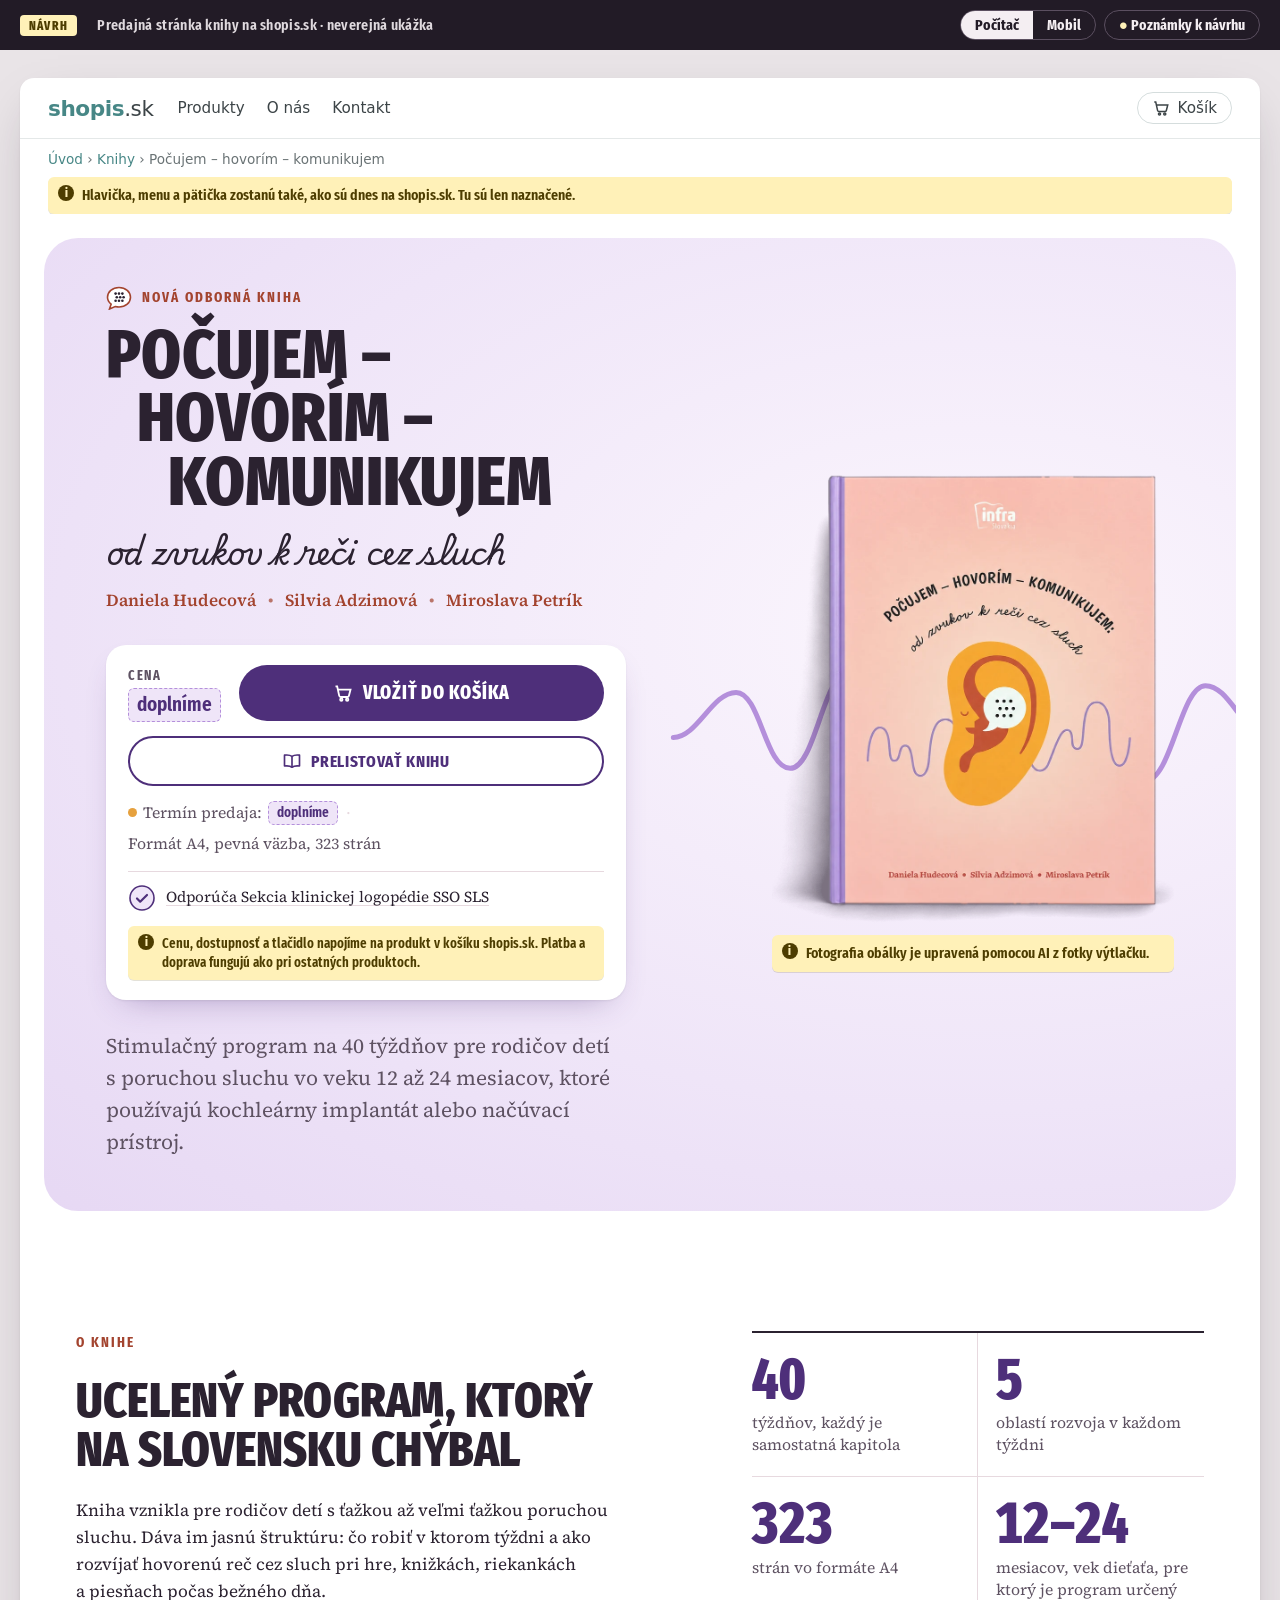
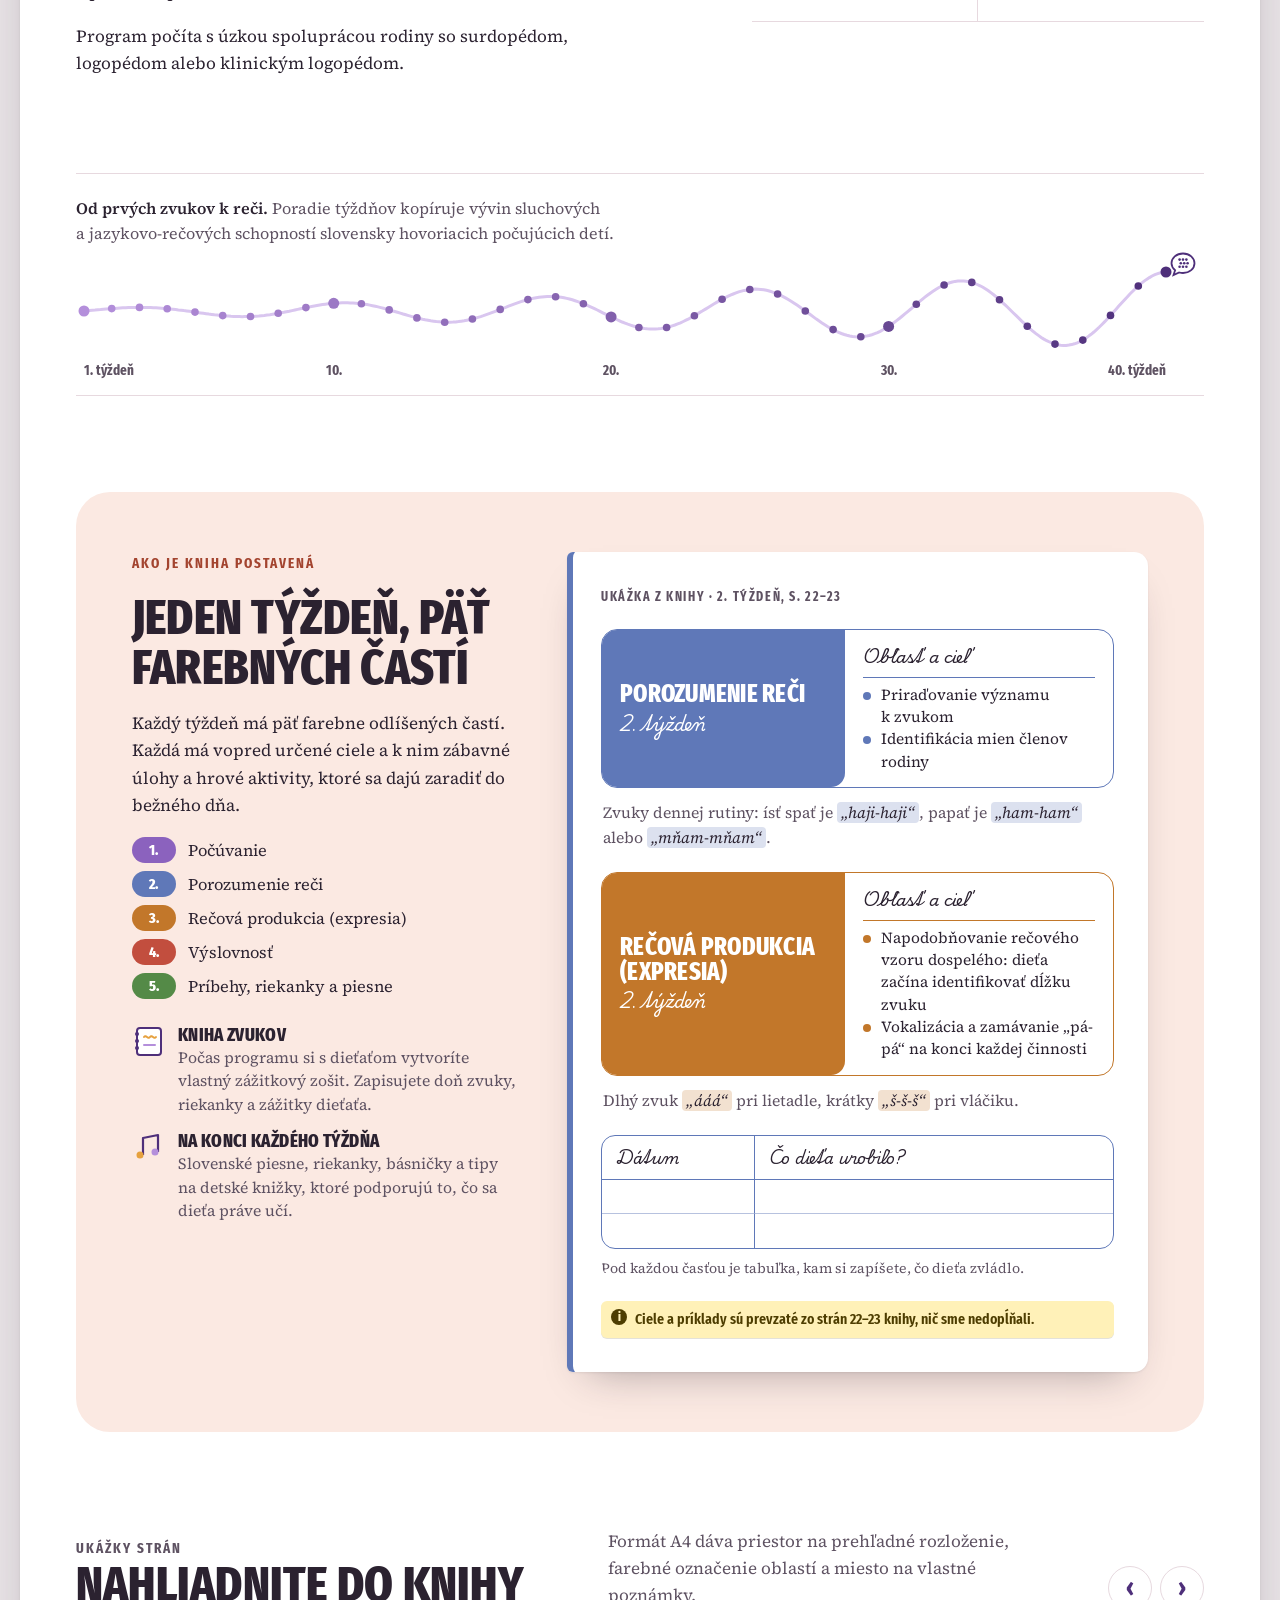
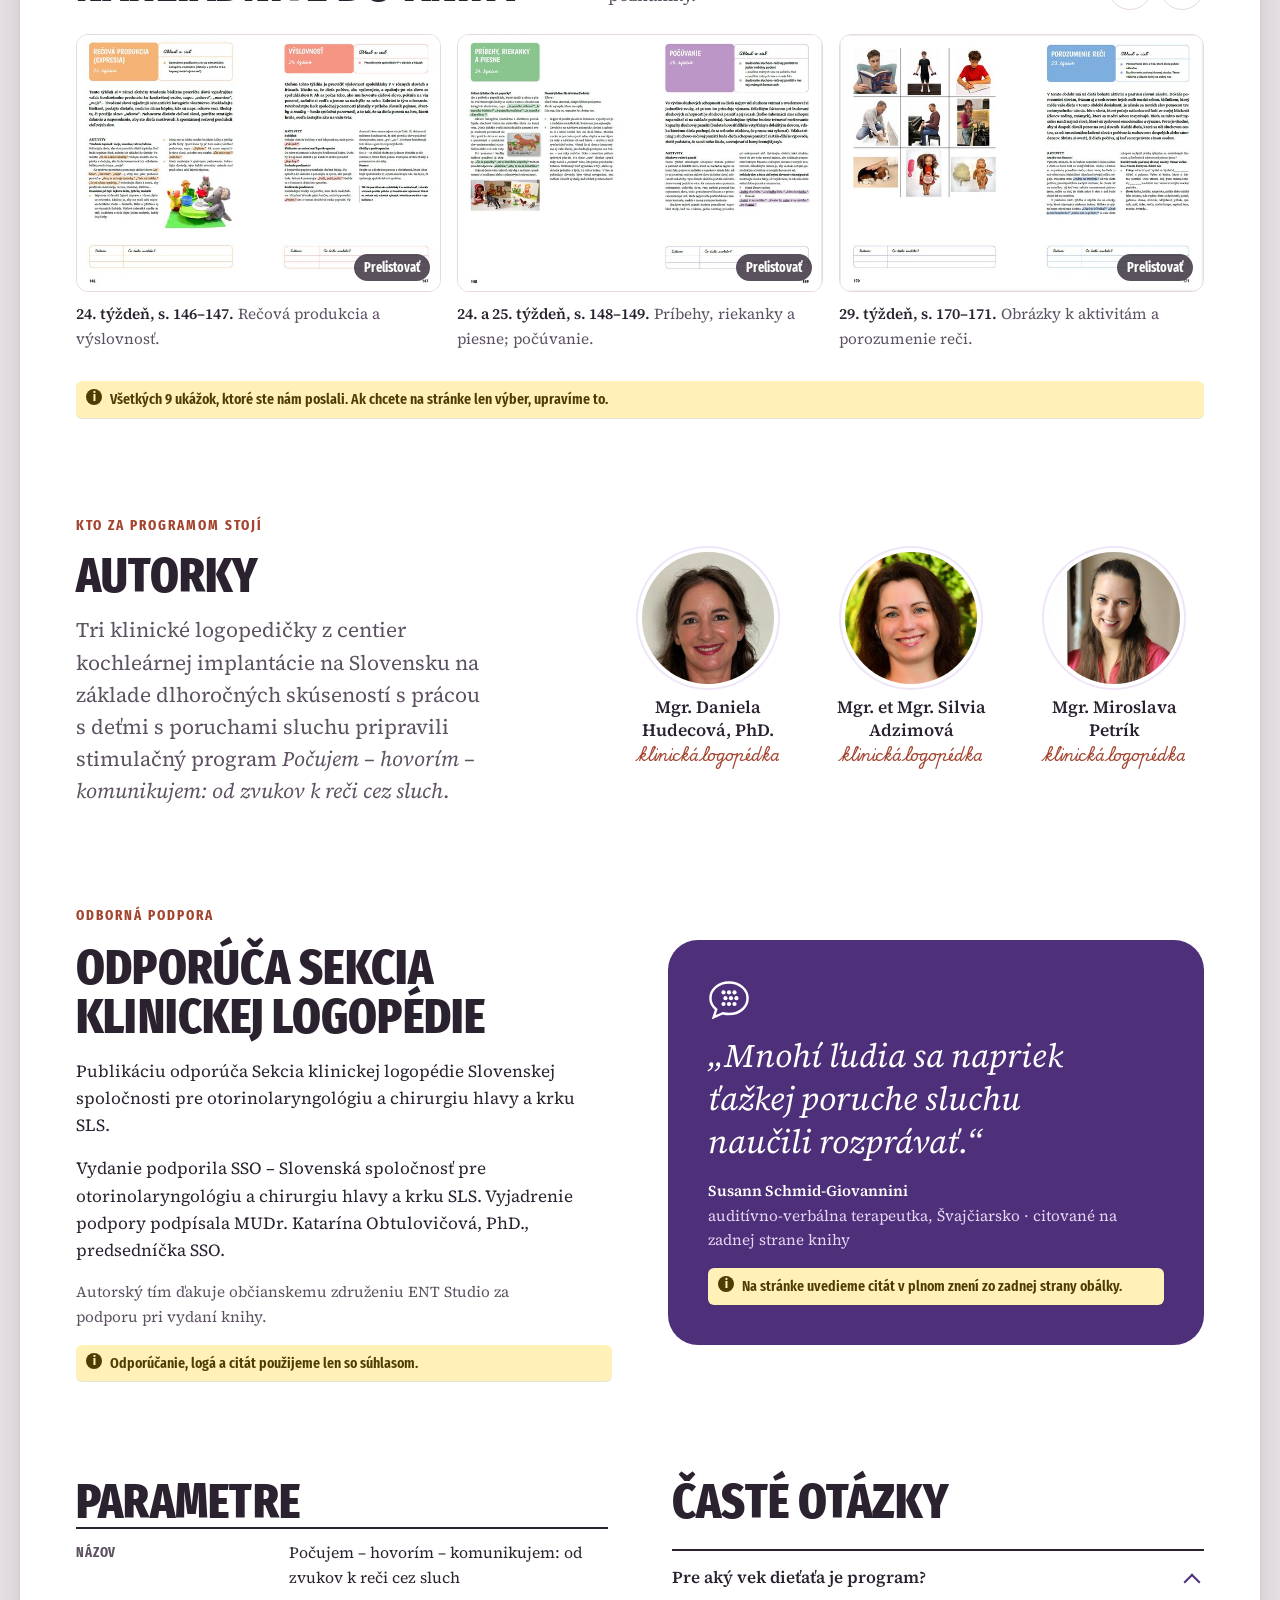
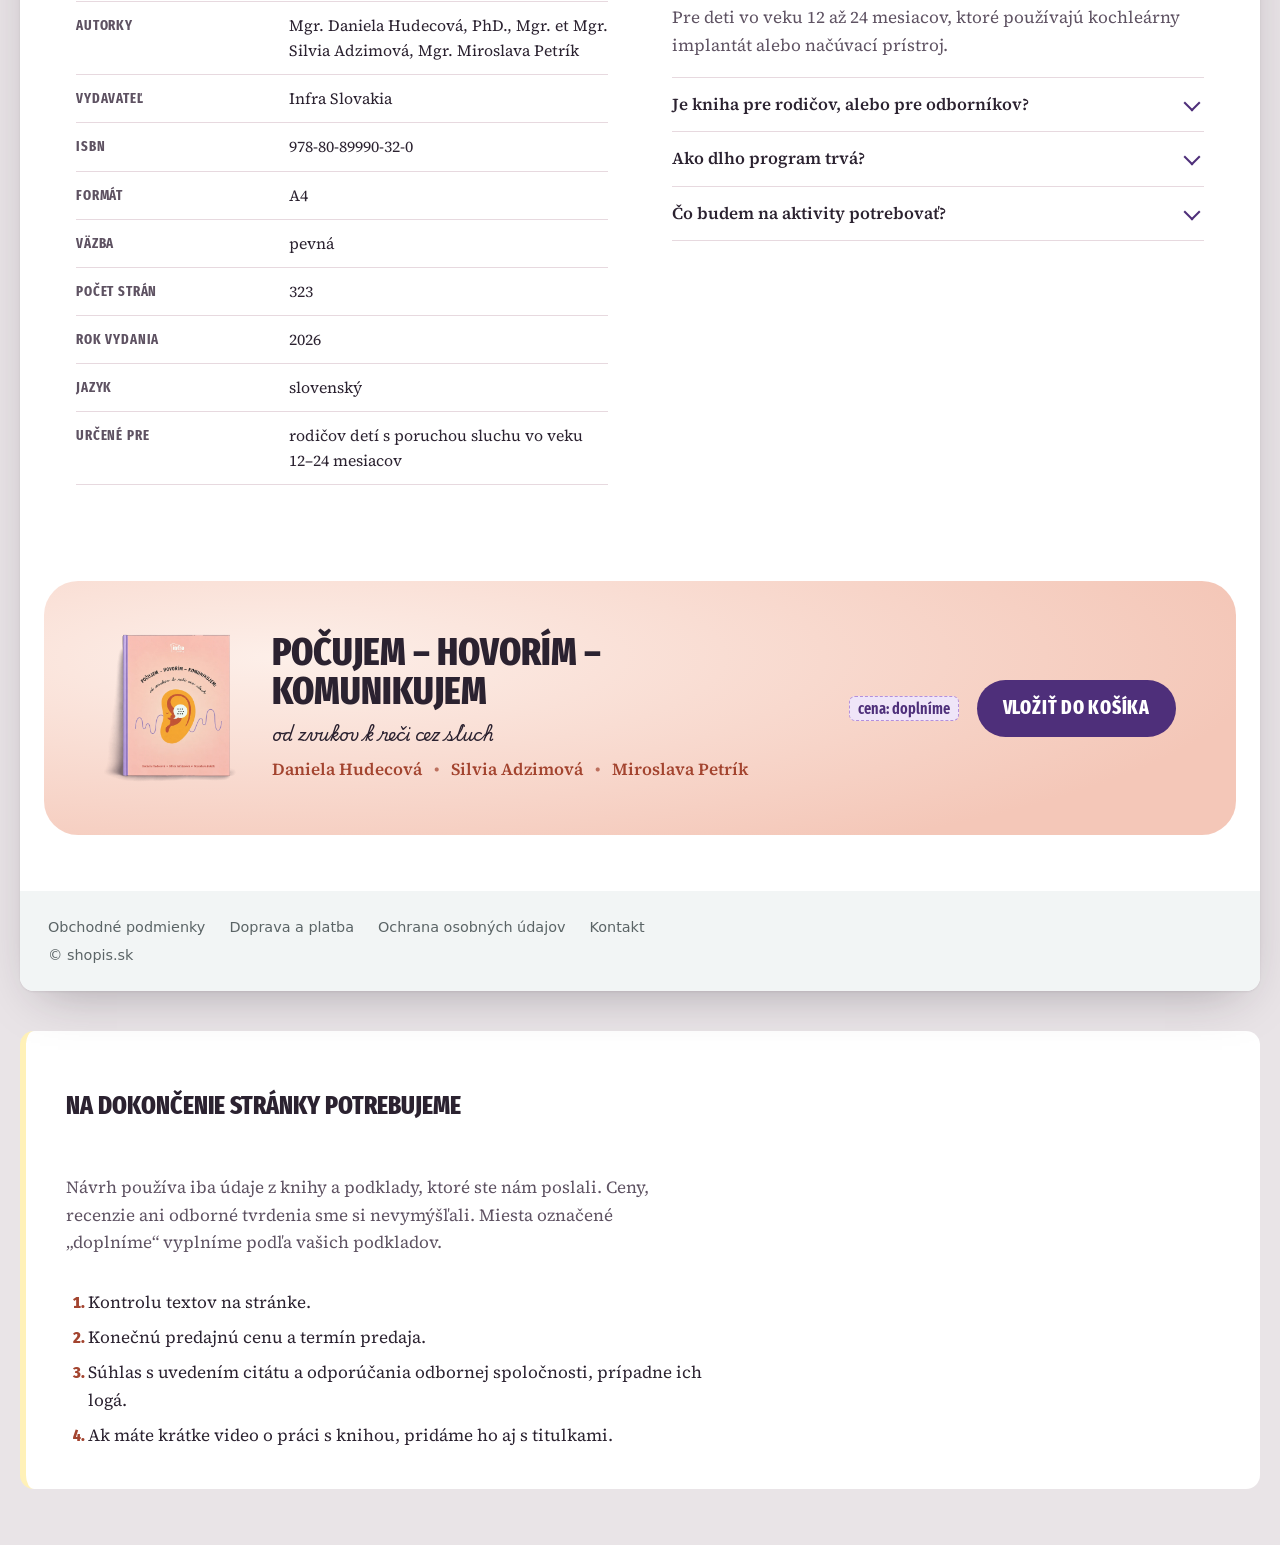
==== commit e969ea9d: "Optimalizácia: vlastné písma, náhľady galérie, obrázok na zdieľanie, otvorenie knihy z obálky Co-Aut" ====
--- a/index.html
+++ b/index.html
@@ -4,13 +4,121 @@
 <meta charset="utf-8">
 <meta name="viewport" content="width=device-width, initial-scale=1, viewport-fit=cover">
 <meta name="robots" content="noindex, nofollow, noarchive">
+<meta name="description" content="Stimulačný program na 40 týždňov pre rodičov detí s poruchou sluchu. Návrh predajnej stránky knihy pre shopis.sk.">
+<meta property="og:type" content="website">
+<meta property="og:title" content="Počujem – hovorím – komunikujem">
+<meta property="og:description" content="Stimulačný program na 40 týždňov pre rodičov detí s poruchou sluchu.">
+<meta property="og:image" content="https://goljerpeter-creator.github.io/pocujem-navrh/assets/og-zdielanie.jpg">
+<meta property="og:image:width" content="1200"><meta property="og:image:height" content="630">
+<meta name="twitter:card" content="summary_large_image">
 <style>:root{padding-top:env(safe-area-inset-top);padding-bottom:env(safe-area-inset-bottom)}body{margin:0}img{max-width:100%}[hidden]{display:none!important}</style>
 <title>Počujem – hovorím – komunikujem</title>
 <meta name="claude:viewport-fit-sides" content="cover">
-<link rel="preconnect" href="https://fonts.googleapis.com">
-<link rel="preconnect" href="https://fonts.gstatic.com" crossorigin>
-<link rel="stylesheet" href="https://fonts.googleapis.com/css2?family=Fira+Sans+Extra+Condensed:wght@600;700;800&family=Playwrite+SK:wght@300;400&family=Source+Serif+4:ital,opsz,wght@0,8..60,400;0,8..60,600;1,8..60,400&display=swap">
 <style>
+/* písma sú na vlastných súboroch (bez Google Fonts kvôli GDPR a rýchlosti) */
+@font-face {
+  font-family: 'Fira Sans Extra Condensed';
+  font-style: normal;
+  font-display: swap;
+  font-weight: 600;
+  src: url(assets/fonts/fira-sans-extra-condensed-latin-ext-600-normal.woff2) format('woff2');
+  unicode-range: U+0100-02BA,U+02BD-02C5,U+02C7-02CC,U+02CE-02D7,U+02DD-02FF,U+0304,U+0308,U+0329,U+1D00-1DBF,U+1E00-1E9F,U+1EF2-1EFF,U+2020,U+20A0-20AB,U+20AD-20C0,U+2113,U+2C60-2C7F,U+A720-A7FF;
+}
+@font-face {
+  font-family: 'Fira Sans Extra Condensed';
+  font-style: normal;
+  font-display: swap;
+  font-weight: 600;
+  src: url(assets/fonts/fira-sans-extra-condensed-latin-600-normal.woff2) format('woff2');
+  unicode-range: U+0000-00FF,U+0131,U+0152-0153,U+02BB-02BC,U+02C6,U+02DA,U+02DC,U+0304,U+0308,U+0329,U+2000-206F,U+20AC,U+2122,U+2191,U+2193,U+2212,U+2215,U+FEFF,U+FFFD;
+}
+@font-face {
+  font-family: 'Fira Sans Extra Condensed';
+  font-style: normal;
+  font-display: swap;
+  font-weight: 700;
+  src: url(assets/fonts/fira-sans-extra-condensed-latin-ext-700-normal.woff2) format('woff2');
+  unicode-range: U+0100-02BA,U+02BD-02C5,U+02C7-02CC,U+02CE-02D7,U+02DD-02FF,U+0304,U+0308,U+0329,U+1D00-1DBF,U+1E00-1E9F,U+1EF2-1EFF,U+2020,U+20A0-20AB,U+20AD-20C0,U+2113,U+2C60-2C7F,U+A720-A7FF;
+}
+@font-face {
+  font-family: 'Fira Sans Extra Condensed';
+  font-style: normal;
+  font-display: swap;
+  font-weight: 700;
+  src: url(assets/fonts/fira-sans-extra-condensed-latin-700-normal.woff2) format('woff2');
+  unicode-range: U+0000-00FF,U+0131,U+0152-0153,U+02BB-02BC,U+02C6,U+02DA,U+02DC,U+0304,U+0308,U+0329,U+2000-206F,U+20AC,U+2122,U+2191,U+2193,U+2212,U+2215,U+FEFF,U+FFFD;
+}
+@font-face {
+  font-family: 'Fira Sans Extra Condensed';
+  font-style: normal;
+  font-display: swap;
+  font-weight: 800;
+  src: url(assets/fonts/fira-sans-extra-condensed-latin-ext-800-normal.woff2) format('woff2');
+  unicode-range: U+0100-02BA,U+02BD-02C5,U+02C7-02CC,U+02CE-02D7,U+02DD-02FF,U+0304,U+0308,U+0329,U+1D00-1DBF,U+1E00-1E9F,U+1EF2-1EFF,U+2020,U+20A0-20AB,U+20AD-20C0,U+2113,U+2C60-2C7F,U+A720-A7FF;
+}
+@font-face {
+  font-family: 'Fira Sans Extra Condensed';
+  font-style: normal;
+  font-display: swap;
+  font-weight: 800;
+  src: url(assets/fonts/fira-sans-extra-condensed-latin-800-normal.woff2) format('woff2');
+  unicode-range: U+0000-00FF,U+0131,U+0152-0153,U+02BB-02BC,U+02C6,U+02DA,U+02DC,U+0304,U+0308,U+0329,U+2000-206F,U+20AC,U+2122,U+2191,U+2193,U+2212,U+2215,U+FEFF,U+FFFD;
+}
+@font-face {
+  font-family: 'Source Serif 4';
+  font-style: normal;
+  font-display: swap;
+  font-weight: 400;
+  src: url(assets/fonts/source-serif-4-latin-ext-400-normal.woff2) format('woff2');
+  unicode-range: U+0100-02BA,U+02BD-02C5,U+02C7-02CC,U+02CE-02D7,U+02DD-02FF,U+0304,U+0308,U+0329,U+1D00-1DBF,U+1E00-1E9F,U+1EF2-1EFF,U+2020,U+20A0-20AB,U+20AD-20C4,U+2113,U+2C60-2C7F,U+A720-A7FF;
+}
+@font-face {
+  font-family: 'Source Serif 4';
+  font-style: normal;
+  font-display: swap;
+  font-weight: 400;
+  src: url(assets/fonts/source-serif-4-latin-400-normal.woff2) format('woff2');
+  unicode-range: U+0000-00FF,U+0131,U+0152-0153,U+02BB-02BC,U+02C6,U+02DA,U+02DC,U+0304,U+0308,U+0329,U+2000-206F,U+20AC,U+2122,U+2191,U+2193,U+2212,U+2215,U+FEFF,U+FFFD;
+}
+@font-face {
+  font-family: 'Source Serif 4';
+  font-style: normal;
+  font-display: swap;
+  font-weight: 600;
+  src: url(assets/fonts/source-serif-4-latin-ext-600-normal.woff2) format('woff2');
+  unicode-range: U+0100-02BA,U+02BD-02C5,U+02C7-02CC,U+02CE-02D7,U+02DD-02FF,U+0304,U+0308,U+0329,U+1D00-1DBF,U+1E00-1E9F,U+1EF2-1EFF,U+2020,U+20A0-20AB,U+20AD-20C4,U+2113,U+2C60-2C7F,U+A720-A7FF;
+}
+@font-face {
+  font-family: 'Source Serif 4';
+  font-style: normal;
+  font-display: swap;
+  font-weight: 600;
+  src: url(assets/fonts/source-serif-4-latin-600-normal.woff2) format('woff2');
+  unicode-range: U+0000-00FF,U+0131,U+0152-0153,U+02BB-02BC,U+02C6,U+02DA,U+02DC,U+0304,U+0308,U+0329,U+2000-206F,U+20AC,U+2122,U+2191,U+2193,U+2212,U+2215,U+FEFF,U+FFFD;
+}
+@font-face {
+  font-family: 'Source Serif 4';
+  font-style: italic;
+  font-display: swap;
+  font-weight: 400;
+  src: url(assets/fonts/source-serif-4-latin-ext-400-italic.woff2) format('woff2');
+  unicode-range: U+0100-02BA,U+02BD-02C5,U+02C7-02CC,U+02CE-02D7,U+02DD-02FF,U+0304,U+0308,U+0329,U+1D00-1DBF,U+1E00-1E9F,U+1EF2-1EFF,U+2020,U+20A0-20AB,U+20AD-20C4,U+2113,U+2C60-2C7F,U+A720-A7FF;
+}
+@font-face {
+  font-family: 'Source Serif 4';
+  font-style: italic;
+  font-display: swap;
+  font-weight: 400;
+  src: url(assets/fonts/source-serif-4-latin-400-italic.woff2) format('woff2');
+  unicode-range: U+0000-00FF,U+0131,U+0152-0153,U+02BB-02BC,U+02C6,U+02DA,U+02DC,U+0304,U+0308,U+0329,U+2000-206F,U+20AC,U+2122,U+2191,U+2193,U+2212,U+2215,U+FEFF,U+FFFD;
+}
+@font-face {
+  font-family: 'Playwrite SK';
+  font-style: normal;
+  font-display: swap;
+  font-weight: 400;
+  src: url(assets/fonts/playwrite-sk-400.woff2) format('woff2');
+}
 /* Layout: kniha je predlohou – farebné časti týždňa ako záložky, zvuková vlna z obálky ako niť cez stránku.
    Zámerne jedna svetlá téma: ide o náhľad svetlej stránky e-shopu. */
 :root {
@@ -199,7 +307,7 @@
 .hb-title span { display: block; }
 .hb-title span:nth-child(2) { padding-left: 0.45em; }
 .hb-title span:nth-child(3) { padding-left: 0.9em; }
-.hb-subtitle { font-family: var(--hb-script); font-weight: 300; font-size: clamp(1.25rem, 3.4cqi, 1.9rem); line-height: 1.5; color: var(--hb-ink); margin-top: -4px; }
+.hb-subtitle { font-family: var(--hb-script); font-weight: 400; font-size: clamp(1.25rem, 3.4cqi, 1.9rem); line-height: 1.5; color: var(--hb-ink); margin-top: -4px; }
 .hb-authors-line { font-weight: 600; color: var(--hb-brick); font-size: 1.06rem; display: flex; flex-wrap: wrap; gap: 2px 12px; }
 .hb-authors-line i { font-style: normal; color: var(--hb-brick); opacity: 0.7; }
 
@@ -214,6 +322,26 @@
 }
 .hb-buy-row { display: flex; flex-wrap: wrap; align-items: center; justify-content: space-between; gap: 12px 18px; }
 .hb-buy-row .hb-btn { flex: 1 1 220px; }
+.hb-btn-ghost {
+  display: inline-flex; justify-content: center; align-items: center; gap: 9px;
+  font-family: var(--hb-display); font-weight: 700; font-size: 1.05rem; letter-spacing: 0.04em; text-transform: uppercase;
+  color: var(--hb-violet) !important; text-decoration: none; border: 2px solid var(--hb-violet); border-radius: 999px;
+  padding: 10px 22px; background: transparent; transition: background 0.2s ease;
+}
+.hb-btn-ghost:hover { background: var(--hb-lilac); }
+.hb-btn-ghost svg { width: 20px; height: 20px; }
+.hb-cover-open { display: block; position: relative; z-index: 1; border-radius: 8px; }
+.hb-cover-open img { transition: transform 0.35s ease; }
+.hb-cover-open:hover img, .hb-cover-open:focus-visible img { transform: translateY(-6px) rotate(-1deg); }
+.hb-cover-open::after {
+  content: "Prelistovať knihu"; position: absolute; left: 50%; bottom: 14%; transform: translateX(-50%); white-space: nowrap;
+  font-family: var(--hb-display); font-weight: 700; font-size: 0.95rem; letter-spacing: 0.04em;
+  background: rgba(43, 34, 48, 0.85); color: var(--hb-white); padding: 7px 16px; border-radius: 999px;
+  opacity: 0; transition: opacity 0.25s ease; pointer-events: none;
+}
+.hb-cover-open:hover::after, .hb-cover-open:focus-visible::after { opacity: 1; }
+@media (hover: none) { .hb-cover-open::after { opacity: 1; } }
+@media (prefers-reduced-motion: reduce) { .hb-cover-open img, .hb-cover-open::after { transition: none; } .hb-cover-open:hover img { transform: none; } }
 .hb-price { display: grid; gap: 2px; }
 .hb-price-label { font-family: var(--hb-display); font-weight: 700; text-transform: uppercase; letter-spacing: 0.12em; font-size: 0.85rem; color: var(--hb-ink-soft); }
 .hb-price .hb-fill { font-size: 1.3rem; }
@@ -436,9 +564,34 @@
   width: min(90vw, 1160px, calc((100vh - 170px) * 1.414)); background: var(--hb-white);
 }
 .hb-fb-book.is-dragging { cursor: grabbing; }
-.hb-lightbox[open] .hb-fb-book { animation: hb-book-in 0.45s cubic-bezier(0.2, 0.7, 0.2, 1) both; }
-@keyframes hb-book-in { from { transform: translateY(16px) scale(0.96); opacity: 0; } to { transform: none; opacity: 1; } }
-@media (prefers-reduced-motion: reduce) { .hb-lightbox[open] .hb-fb-book { animation: none; } }
+.hb-lightbox[open] .hb-fb { animation: hb-book-in 0.3s ease both; }
+@keyframes hb-book-in { from { opacity: 0; } to { opacity: 1; } }
+@media (prefers-reduced-motion: reduce) { .hb-lightbox[open] .hb-fb { animation: none; } }
+.hb-fb.is-leaving { opacity: 0; transition: opacity 0.2s ease; }
+/* zatvorená kniha stojí v strede; pri otváraní sa posúva a ľavá polovica sa objavuje */
+.hb-fb-book { transform-origin: 0 0; transform: translate(var(--hb-zx, 0px), var(--hb-zy, 0px)) scale(var(--hb-zs, 1)); }
+.hb-fb:not(.is-single) .hb-fb-book { transform: translate(var(--hb-zx, 0px), var(--hb-zy, 0px)) scale(var(--hb-zs, 1)) translateX(calc(-25% * (1 - var(--hb-open, 1)))); }
+.hb-fb-book.is-zoom-anim { transition: transform 0.28s cubic-bezier(0.2, 0.7, 0.2, 1); }
+@media (prefers-reduced-motion: reduce) { .hb-fb-book.is-zoom-anim { transition: none; } }
+/* priblíženie: rám okolo knihy oreže zväčšený obsah */
+.hb-fb-view { padding: 9px 12px; border-radius: 8px; }
+.hb-fb.is-zoomed .hb-fb-view { overflow: hidden; }
+.hb-fb.is-zoomed .hb-fb-book { cursor: grab; touch-action: none; }
+.hb-fb.is-zoomed .hb-fb-book.is-panning { cursor: grabbing; }
+.hb-fb.is-zoomed .hb-fb-page::after { display: none; }
+.hb-fb-tools { display: flex; align-items: center; gap: 10px; }
+.hb-fb-tools button {
+  width: 36px; height: 36px; border-radius: 50%; border: 1px solid rgba(255, 255, 255, 0.35); cursor: pointer;
+  background: rgba(255, 255, 255, 0.08); color: var(--hb-white); font: 700 1.25rem/1 var(--hb-display);
+}
+.hb-fb-tools button:hover { background: rgba(255, 255, 255, 0.18); }
+.hb-fb-tools button:disabled { opacity: 0.35; cursor: default; }
+.hb-fb-tools button:focus-visible { outline: 3px solid var(--hb-ochre); outline-offset: 2px; }
+.hb-fb-zoomval { min-width: 3.4em; text-align: center; font-family: var(--hb-display); font-weight: 700; color: #E3D6F2; font-size: 0.9rem; }
+.hb-fb-tools .hb-fb-count { margin-left: 10px; padding-left: 14px; border-left: 1px solid rgba(255, 255, 255, 0.25); }
+.hb-fb.is-opening:not(.is-single) .hb-fb-book::before { left: calc(-12px + 50% * (1 - var(--hb-left, 1))); }
+.hb-fb.is-opening .hb-fb-left, .hb-fb.is-opening .hb-fb-book::after { opacity: var(--hb-lpage, 1); }
+.hb-fb.is-opening:not(.is-single) .hb-fb-book { background: transparent; }
 .hb-fb-book::before {
   content: ""; position: absolute; inset: -9px -12px; z-index: -1; border-radius: 6px;
   background: linear-gradient(90deg, #A884CF, #BC9DE1 47%, #8C68B5 50%, #BC9DE1 53%, #A884CF);
@@ -479,6 +632,8 @@
 .hb-fb-face { left: 0; width: 100%; backface-visibility: hidden; -webkit-backface-visibility: hidden; }
 .hb-fb-back { transform: rotateY(180deg); }
 .hb-fb.is-single .hb-fb-back { background-color: #F6F2EC; }
+.hb-fb-face.is-cover { background-size: 100% 100%; background-position: 0 0; }
+.hb-fb .hb-fb-face.is-inner { background-color: #BC9DE1; background-image: none; }
 .hb-fb-face::after { content: ""; position: absolute; inset: 0; pointer-events: none; }
 .hb-fb-front::after { background: linear-gradient(90deg, rgba(20, 10, 30, 0.55), rgba(20, 10, 30, 0.15) 45%, rgba(20, 10, 30, 0)); opacity: var(--hb-fs, 0); }
 .hb-fb-back::after { background: linear-gradient(270deg, rgba(20, 10, 30, 0.55), rgba(20, 10, 30, 0.15) 45%, rgba(20, 10, 30, 0)); opacity: var(--hb-bs, 0); }
@@ -572,7 +727,7 @@
               <svg class="hb-hero-wave" viewBox="0 0 1200 240" preserveAspectRatio="none" aria-hidden="true">
                 <path pathLength="1" d="M-20 150 C 30 150, 60 70, 110 70 S 170 205, 222 205 S 290 36, 342 36 S 420 218, 472 218 S 540 92, 586 92 S 642 172, 690 172 S 760 18, 816 18 S 900 228, 956 228 S 1030 58, 1082 58 S 1160 150, 1220 150"/>
               </svg>
-              <img src="assets/obalka-produkt.webp" width="900" height="1007" alt="Obálka knihy Počujem – hovorím – komunikujem: od zvukov k reči cez sluch. Ilustrácia ucha s bublinou reči a zvukovou vlnou." fetchpriority="high">
+              <a class="hb-cover-open" href="#hb-ukazky" data-hb-open-book aria-label="Prelistovať knihu"><img src="assets/obalka-produkt.webp" width="900" height="1007" alt="Obálka knihy Počujem – hovorím – komunikujem: od zvukov k reči cez sluch. Ilustrácia ucha s bublinou reči a zvukovou vlnou." fetchpriority="high"></a>
             </div>
             <span class="mk-note">Fotografia obálky je upravená pomocou AI z fotky výtlačku.</span>
           </figure>
@@ -585,6 +740,10 @@
                 Vložiť do košíka
               </a>
             </div>
+            <a class="hb-btn-ghost" href="#hb-ukazky" data-hb-open-book>
+              <svg viewBox="0 0 24 24" fill="none" stroke="currentColor" stroke-width="2" stroke-linejoin="round" aria-hidden="true"><path d="M12 6.5C10 5 7 4.5 3 5v13c4-.5 7 0 9 1.5 2-1.5 5-2 9-1.5V5c-4-.5-7 0-9 1.5z"/><path d="M12 6.5V19"/></svg>
+              Prelistovať knihu
+            </a>
             <p class="hb-stock"><span class="hb-dot" aria-hidden="true"></span>Termín predaja: <span class="hb-fill">doplníme</span><span class="hb-stock-sep" aria-hidden="true">·</span>Formát A4, pevná väzba, 323 strán</p>
             <a class="hb-seal" href="#hb-podpora">
               <svg viewBox="0 0 28 28" aria-hidden="true"><circle cx="14" cy="14" r="12" fill="#EFE5F8" stroke="#4E2F7A" stroke-width="1.6"/><path d="M9 14.5l3.2 3.2L19 11" fill="none" stroke="#4E2F7A" stroke-width="2.2" stroke-linecap="round" stroke-linejoin="round"/></svg>
@@ -703,39 +862,39 @@
           </div>
           <div class="hb-shots" tabindex="0" aria-label="Ukážky strán">
             <figure class="hb-shot">
-              <a href="assets/ukazka-s146-147.png" data-hb-zoom><img src="assets/ukazka-s146-147.png" width="1254" height="887" loading="lazy" alt="Dvojstrana knihy: 24. týždeň, s. 146–147. Rečová produkcia a výslovnosť."></a>
+              <a href="assets/ukazka-s146-147.png" data-hb-zoom><img src="assets/ukazka-s146-147-nahlad.jpg" width="680" height="481" loading="lazy" alt="Dvojstrana knihy: 24. týždeň, s. 146–147. Rečová produkcia a výslovnosť."></a>
               <figcaption><b>24. týždeň, s. 146–147.</b> Rečová produkcia a výslovnosť.</figcaption>
             </figure>
             <figure class="hb-shot">
-              <a href="assets/ukazka-s148-149.png" data-hb-zoom><img src="assets/ukazka-s148-149.png" width="1262" height="887" loading="lazy" alt="Dvojstrana knihy: 24. a 25. týždeň, s. 148–149. Príbehy, riekanky a piesne; počúvanie."></a>
+              <a href="assets/ukazka-s148-149.png" data-hb-zoom><img src="assets/ukazka-s148-149-nahlad.jpg" width="680" height="478" loading="lazy" alt="Dvojstrana knihy: 24. a 25. týždeň, s. 148–149. Príbehy, riekanky a piesne; počúvanie."></a>
               <figcaption><b>24. a 25. týždeň, s. 148–149.</b> Príbehy, riekanky a piesne; počúvanie.</figcaption>
             </figure>
             <figure class="hb-shot">
-              <a href="assets/ukazka-s170-171.png" data-hb-zoom><img src="assets/ukazka-s170-171.png" width="1267" height="893" loading="lazy" alt="Dvojstrana knihy: 29. týždeň, s. 170–171. Obrázky k aktivitám a porozumenie reči."></a>
+              <a href="assets/ukazka-s170-171.png" data-hb-zoom><img src="assets/ukazka-s170-171-nahlad.jpg" width="680" height="479" loading="lazy" alt="Dvojstrana knihy: 29. týždeň, s. 170–171. Obrázky k aktivitám a porozumenie reči."></a>
               <figcaption><b>29. týždeň, s. 170–171.</b> Obrázky k aktivitám a porozumenie reči.</figcaption>
             </figure>
             <figure class="hb-shot">
-              <a href="assets/ukazka-s178-179.png" data-hb-zoom><img src="assets/ukazka-s178-179.png" width="1259" height="881" loading="lazy" alt="Dvojstrana knihy: 30. týždeň, s. 178–179. Výslovnosť; príbehy, riekanky a piesne."></a>
+              <a href="assets/ukazka-s178-179.png" data-hb-zoom><img src="assets/ukazka-s178-179-nahlad.jpg" width="680" height="476" loading="lazy" alt="Dvojstrana knihy: 30. týždeň, s. 178–179. Výslovnosť; príbehy, riekanky a piesne."></a>
               <figcaption><b>30. týždeň, s. 178–179.</b> Výslovnosť; príbehy, riekanky a piesne.</figcaption>
             </figure>
             <figure class="hb-shot">
-              <a href="assets/ukazka-s192-193.png" data-hb-zoom><img src="assets/ukazka-s192-193.png" width="1262" height="885" loading="lazy" alt="Dvojstrana knihy: 33. týždeň, s. 192–193. Obrázky k aktivitám a rečová produkcia."></a>
+              <a href="assets/ukazka-s192-193.png" data-hb-zoom><img src="assets/ukazka-s192-193-nahlad.jpg" width="680" height="477" loading="lazy" alt="Dvojstrana knihy: 33. týždeň, s. 192–193. Obrázky k aktivitám a rečová produkcia."></a>
               <figcaption><b>33. týždeň, s. 192–193.</b> Obrázky k aktivitám a rečová produkcia.</figcaption>
             </figure>
             <figure class="hb-shot">
-              <a href="assets/ukazka-s236-237.png" data-hb-zoom><img src="assets/ukazka-s236-237.png" width="1256" height="887" loading="lazy" alt="Dvojstrana knihy: Príloha 1, s. 236–237. Audiometria."></a>
+              <a href="assets/ukazka-s236-237.png" data-hb-zoom><img src="assets/ukazka-s236-237-nahlad.jpg" width="680" height="480" loading="lazy" alt="Dvojstrana knihy: Príloha 1, s. 236–237. Audiometria."></a>
               <figcaption><b>Príloha 1, s. 236–237.</b> Audiometria.</figcaption>
             </figure>
             <figure class="hb-shot">
-              <a href="assets/ukazka-s266-267.png" data-hb-zoom><img src="assets/ukazka-s266-267.png" width="1254" height="888" loading="lazy" alt="Dvojstrana knihy: Príloha 14, s. 266–267. Zoznam zvukov reči."></a>
+              <a href="assets/ukazka-s266-267.png" data-hb-zoom><img src="assets/ukazka-s266-267-nahlad.jpg" width="680" height="482" loading="lazy" alt="Dvojstrana knihy: Príloha 14, s. 266–267. Zoznam zvukov reči."></a>
               <figcaption><b>Príloha 14, s. 266–267.</b> Zoznam zvukov reči.</figcaption>
             </figure>
             <figure class="hb-shot">
-              <a href="assets/ukazka-s272-273.png" data-hb-zoom><img src="assets/ukazka-s272-273.png" width="1257" height="890" loading="lazy" alt="Dvojstrana knihy: Príloha 17, s. 272–273. Precvičovanie výslovnosti hlások, príručka pre rodičov."></a>
+              <a href="assets/ukazka-s272-273.png" data-hb-zoom><img src="assets/ukazka-s272-273-nahlad.jpg" width="680" height="481" loading="lazy" alt="Dvojstrana knihy: Príloha 17, s. 272–273. Precvičovanie výslovnosti hlások, príručka pre rodičov."></a>
               <figcaption><b>Príloha 17, s. 272–273.</b> Precvičovanie výslovnosti hlások, príručka pre rodičov.</figcaption>
             </figure>
             <figure class="hb-shot">
-              <a href="assets/ukazka-s298-299.png" data-hb-zoom><img src="assets/ukazka-s298-299.png" width="1255" height="888" loading="lazy" alt="Dvojstrana knihy: Príloha 24 a slovník, s. 298–299. Výslovnosť hlások; slovník pojmov, skratky a značky."></a>
+              <a href="assets/ukazka-s298-299.png" data-hb-zoom><img src="assets/ukazka-s298-299-nahlad.jpg" width="680" height="481" loading="lazy" alt="Dvojstrana knihy: Príloha 24 a slovník, s. 298–299. Výslovnosť hlások; slovník pojmov, skratky a značky."></a>
               <figcaption><b>Príloha 24 a slovník, s. 298–299.</b> Výslovnosť hlások; slovník pojmov, skratky a značky.</figcaption>
             </figure>
           </div>
@@ -939,12 +1098,16 @@
     var cap = a.parentNode.querySelector("figcaption");
     return { href: a.getAttribute("href"), cap: cap ? cap.textContent : "", link: a };
   });
-  var spread = 0, page = 0, busy = false, state = null, drag = null;
+  var COVER = "assets/obalka-predna.jpg";
+  var ZMAX = 3, PADX = 12, PADY = 9; // PADX/PADY = vnútorný okraj .hb-fb-view
+  var view, zIn, zOut, zVal, zs = 1, zx = 0, zy = 0, pinch = null, pointers = {}, tapTimer = null, lastTap = null;
+  var spread = 0, page = 0, busy = false, state = null, drag = null, pendingClose = false;
   var narrowMq = window.matchMedia ? window.matchMedia("(max-width: 640px)") : null;
   var calmMq = window.matchMedia ? window.matchMedia("(prefers-reduced-motion: reduce)") : null;
   function isSingle() { return !!(narrowMq && narrowMq.matches); }
   function isCalm() { return !!(calmMq && calmMq.matches); }
   function setFace(el, s, side) {
+    el.classList.remove("is-cover", "is-inner");
     if (side < 0 || !shots[s]) { el.style.backgroundImage = "none"; return; }
     el.style.backgroundImage = 'url("' + shots[s].href + '")';
     el.style.backgroundPosition = side ? "100% 0" : "0 0";
@@ -968,6 +1131,19 @@
     book.style.setProperty("--hb-fs", (Math.min(r / 0.5, 1) * 0.85).toFixed(3));
     book.style.setProperty("--hb-bs", (Math.min((1 - r) / 0.5, 1) * 0.85).toFixed(3));
     book.style.setProperty("--hb-cast", (state.single && state.dir < 0 ? 0.5 * p : 0.6 * (1 - p)).toFixed(3));
+    if (state.kind) { // otváranie alebo zatváranie obálkou
+      book.style.setProperty("--hb-open", p.toFixed(3));
+      book.style.setProperty("--hb-left", Math.max(0, Math.min(1, (p - 0.5) * 2)).toFixed(3));
+      book.style.setProperty("--hb-lpage", Math.max(0, Math.min(1, (p - 0.86) / 0.14)).toFixed(3)); // ľavá strana až pred dopadom obálky
+    }
+  }
+  function coverOn(single) {
+    leaf.className = "hb-fb-leaf is-on" + (single ? "" : " is-fwd");
+    fFront.classList.remove("is-inner"); fFront.classList.add("is-cover");
+    fFront.style.backgroundImage = 'url("' + COVER + '")';
+    if (single) { fBack.classList.add("is-inner"); fBack.style.backgroundImage = "none"; } else setFace(fBack, spread, 0);
+    cast.className = "hb-fb-cast is-fwd";
+    fb.classList.add("is-opening"); book.classList.add("is-turning");
   }
   function beginTurn(dir) {
     if (busy || !fb) return false;
@@ -994,17 +1170,21 @@
     return true;
   }
   function endTurn(completed) {
-    if (completed) {
+    if (!state) return;
+    if (completed && !state.kind) {
       if (state.single) { page = state.nxt; spread = Math.floor(page / 2); } else { spread = state.nxt; page = spread * 2; }
     }
     render(); // vráti strany pod listom do platného stavu, aj keď sa otáčanie zrušilo
     leaf.className = "hb-fb-leaf"; leaf.style.transform = ""; cast.className = "hb-fb-cast";
     book.classList.remove("is-turning", "is-dragging");
-    ["--hb-fs", "--hb-bs", "--hb-cast"].forEach(function (v) { book.style.removeProperty(v); });
+    ["--hb-fs", "--hb-bs", "--hb-cast", "--hb-open", "--hb-left", "--hb-lpage"].forEach(function (v) { book.style.removeProperty(v); });
+    fb.classList.remove("is-opening");
+    fFront.classList.remove("is-cover"); fBack.classList.remove("is-inner");
     state = null; busy = false;
-  }
-  function animateTo(target, done) {
-    var from = state.p, dur = 820 * Math.max(0.35, Math.abs(target - from)), t0 = null, finished = false;
+    if (pendingClose) { pendingClose = false; closeBook(); }
+  }
+  function animateTo(target, done, full) {
+    var from = state.p, dur = (full || 820) * Math.max(0.35, Math.abs(target - from)), t0 = null, finished = false;
     var ease = function (t) { return t < 0.5 ? 4 * t * t * t : 1 - Math.pow(-2 * t + 2, 3) / 2; };
     var finish = function () { if (finished) return; finished = true; setProgress(target); done(); };
     var step = function (ts) {
@@ -1017,20 +1197,77 @@
     requestAnimationFrame(step);
     setTimeout(finish, dur + 400); // poistka, ak prehliadač nekreslí (napr. karta na pozadí)
   }
+  function applyZoom(anim) {
+    book.classList.toggle("is-zoom-anim", !!anim && !isCalm());
+    book.style.setProperty("--hb-zs", zs.toFixed(4));
+    book.style.setProperty("--hb-zx", zx.toFixed(1) + "px");
+    book.style.setProperty("--hb-zy", zy.toFixed(1) + "px");
+    fb.classList.toggle("is-zoomed", zs > 1.001);
+    zVal.textContent = Math.round(zs * 100) + " %";
+    zIn.disabled = zs >= ZMAX - 0.001; zOut.disabled = zs <= 1.001;
+  }
+  function clampPan() {
+    var w = book.offsetWidth, h = book.offsetHeight;
+    zx = Math.min(0, Math.max(w - zs * w, zx));
+    zy = Math.min(0, Math.max(h - zs * h, zy));
+  }
+  function zoomAt(ns, px, py, anim) { // px, py = bod v nezväčšenej knihe, ktorý ostane na mieste
+    ns = Math.max(1, Math.min(ZMAX, ns));
+    var lx = (px - zx) / zs, ly = (py - zy) / zs;
+    zs = ns; zx = px - zs * lx; zy = py - zs * ly;
+    clampPan(); applyZoom(anim);
+  }
+  function resetZoom(anim) { zs = 1; zx = 0; zy = 0; if (book) applyZoom(anim); }
+  function zoomStep(f) { zoomAt(zs * f, book.offsetWidth / 2, book.offsetHeight / 2, true); }
+  function pt(e) {
+    var r = view.getBoundingClientRect();
+    return { x: e.clientX - r.left - PADX, y: e.clientY - r.top - PADY };
+  }
   function turn(dir) {
+    if (zs > 1.001) resetZoom(false);
     if (!beginTurn(dir)) return;
     if (isCalm()) { endTurn(true); return; }
     animateTo(1, function () { endTurn(true); });
+  }
+  // otvorenie: zatvorená kniha s obálkou sa otvorí na vybranej dvojstrane
+  function openCover() {
+    resetZoom(false);
+    if (isCalm()) return;
+    var single = isSingle();
+    busy = true;
+    state = { kind: "open", dir: 1, single: single, p: 0 };
+    coverOn(single);
+    setProgress(0);
+    setTimeout(function () { if (state && state.kind === "open") animateTo(1, function () { endTurn(true); }, 1150); }, 260);
+  }
+  // zatvorenie: obálka sa zaklapne a kniha zmizne
+  function closeBook() {
+    if (!dialog || !dialog.open) return;
+    if (busy) { pendingClose = true; return; }
+    resetZoom(false);
+    if (isCalm()) { dialog.close(); return; }
+    var single = isSingle();
+    busy = true;
+    state = { kind: "close", dir: 1, single: single, p: 1 };
+    coverOn(single);
+    setProgress(1);
+    animateTo(0, function () {
+      fb.classList.add("is-leaving");
+      setTimeout(function () { dialog.close(); fb.classList.remove("is-leaving"); endTurn(false); }, 220);
+    }, 950);
   }
   function buildViewer() {
     dialog = document.createElement("dialog");
     dialog.className = "hb-lightbox";
     dialog.setAttribute("aria-label", "Ukážky z knihy");
-    dialog.innerHTML = '<div class="hb-fb"><div class="hb-fb-book" role="img">'
+    dialog.innerHTML = '<div class="hb-fb"><div class="hb-fb-view"><div class="hb-fb-book" role="img">'
       + '<div class="hb-fb-page hb-fb-left"></div><div class="hb-fb-page hb-fb-right"></div><div class="hb-fb-cast"></div>'
       + '<div class="hb-fb-leaf"><div class="hb-fb-face hb-fb-front"></div><div class="hb-fb-face hb-fb-back"></div></div>'
-      + '</div><p class="hb-fb-cap" aria-live="polite"></p><p class="hb-fb-count"></p>'
-      + '<p class="hb-fb-hint">Listujte potiahnutím strany, kliknutím alebo šípkami.</p></div>'
+      + '</div></div><p class="hb-fb-cap" aria-live="polite"></p>'
+      + '<div class="hb-fb-tools"><button type="button" class="hb-z-out" aria-label="Oddialiť">−</button>'
+      + '<span class="hb-fb-zoomval">100 %</span><button type="button" class="hb-z-in" aria-label="Priblížiť">+</button>'
+      + '<span class="hb-fb-count"></span></div>'
+      + '<p class="hb-fb-hint">Listujte potiahnutím strany, kliknutím alebo šípkami. Priblížite dvojklikom, kolieskom myši alebo roztiahnutím prstov.</p></div>'
       + '<button type="button" class="hb-lb-prev" aria-label="Predchádzajúca strana">‹</button>'
       + '<button type="button" class="hb-lb-next" aria-label="Ďalšia strana">›</button>'
       + '<button type="button" class="hb-lb-close">Zavrieť</button>';
@@ -1039,24 +1276,77 @@
     pgL = dialog.querySelector(".hb-fb-left"); pgR = dialog.querySelector(".hb-fb-right");
     fFront = dialog.querySelector(".hb-fb-front"); fBack = dialog.querySelector(".hb-fb-back");
     capEl = dialog.querySelector(".hb-fb-cap"); cntEl = dialog.querySelector(".hb-fb-count");
+    view = dialog.querySelector(".hb-fb-view"); zIn = dialog.querySelector(".hb-z-in"); zOut = dialog.querySelector(".hb-z-out");
+    zVal = dialog.querySelector(".hb-fb-zoomval");
     dialog.addEventListener("click", function (e) {
-      if (e.target === dialog || e.target.classList.contains("hb-lb-close")) { dialog.close(); return; }
+      if (e.target === dialog || e.target.classList.contains("hb-lb-close")) { closeBook(); return; }
       if (e.target.classList.contains("hb-lb-prev")) turn(-1);
       if (e.target.classList.contains("hb-lb-next")) turn(1);
+      if (e.target === zIn && !busy) zoomStep(1.5);
+      if (e.target === zOut && !busy) zoomStep(1 / 1.5);
     });
+    dialog.addEventListener("cancel", function (e) { e.preventDefault(); closeBook(); });
     dialog.addEventListener("keydown", function (e) {
       if (e.key === "ArrowLeft") { e.preventDefault(); turn(-1); }
       if (e.key === "ArrowRight") { e.preventDefault(); turn(1); }
+      if (busy) return;
+      if (e.key === "+" || e.key === "=") { e.preventDefault(); zoomStep(1.5); }
+      if (e.key === "-") { e.preventDefault(); zoomStep(1 / 1.5); }
+      if (e.key === "0") { e.preventDefault(); resetZoom(true); }
     });
-    // ťahanie strany: list ide za prstom, po pustení sa dootočí alebo vráti
+    // koliesko myši alebo touchpad: plynulé priblíženie okolo kurzora
+    book.addEventListener("wheel", function (e) {
+      e.preventDefault();
+      if (busy) return;
+      var q = pt(e);
+      zoomAt(zs * Math.exp(-e.deltaY * 0.0015), q.x, q.y, false);
+    }, { passive: false });
+    // ťahanie strany (list ide za prstom), posun pri priblížení, priblíženie dvoma prstami a dvojklik
+    var dist = function (a, b) { return Math.hypot(a.x - b.x, a.y - b.y) || 1; };
     book.addEventListener("pointerdown", function (e) {
-      if (e.button !== 0 || busy) return;
+      if (e.pointerType === "mouse" && e.button !== 0) return;
+      pointers[e.pointerId] = { x: e.clientX, y: e.clientY };
+      var ids = Object.keys(pointers);
+      if (ids.length === 2 && !busy) {
+        if (drag && drag.active && !drag.pan) return; // práve sa otáča strana
+        drag = null; clearTimeout(tapTimer); tapTimer = null;
+        var a = pointers[ids[0]], b = pointers[ids[1]];
+        var m = pt({ clientX: (a.x + b.x) / 2, clientY: (a.y + b.y) / 2 });
+        pinch = { d0: dist(a, b), s0: zs, lx: (m.x - zx) / zs, ly: (m.y - zy) / zs };
+        book.classList.remove("is-zoom-anim");
+        return;
+      }
+      if (ids.length > 1 || busy) return;
       var r = book.getBoundingClientRect();
-      drag = { x: e.clientX, y: e.clientY, t: performance.now(), right: e.clientX - r.left > r.width / 2, w: r.width, id: e.pointerId, active: false };
+      drag = {
+        x: e.clientX, y: e.clientY, t: performance.now(), right: e.clientX - r.left > r.width / 2, w: r.width,
+        id: e.pointerId, active: false, pan: zs > 1.001, zx0: zx, zy0: zy
+      };
     });
     book.addEventListener("pointermove", function (e) {
+      if (pointers[e.pointerId]) pointers[e.pointerId] = { x: e.clientX, y: e.clientY };
+      if (pinch) {
+        var ids = Object.keys(pointers);
+        if (ids.length < 2) return;
+        var a = pointers[ids[0]], b = pointers[ids[1]];
+        var m = pt({ clientX: (a.x + b.x) / 2, clientY: (a.y + b.y) / 2 });
+        zs = Math.max(1, Math.min(ZMAX, pinch.s0 * dist(a, b) / pinch.d0));
+        zx = m.x - zs * pinch.lx; zy = m.y - zs * pinch.ly;
+        clampPan(); applyZoom(false);
+        return;
+      }
       if (!drag) return;
       var dx = e.clientX - drag.x, dy = e.clientY - drag.y;
+      if (drag.pan) {
+        if (!drag.active) {
+          if (Math.abs(dx) < 4 && Math.abs(dy) < 4) return;
+          drag.active = true; book.classList.add("is-panning");
+          try { book.setPointerCapture(drag.id); } catch (err) { /* staršie prehliadače */ }
+        }
+        zx = drag.zx0 + dx; zy = drag.zy0 + dy;
+        clampPan(); applyZoom(false);
+        return;
+      }
       if (!drag.active) {
         if (Math.abs(dx) < 8 || Math.abs(dx) < Math.abs(dy)) return;
         var dir = dx < 0 ? 1 : -1;
@@ -1067,20 +1357,42 @@
       }
       setProgress(Math.max(0, Math.min(1, Math.abs(dx) / (isSingle() ? drag.w : drag.w * 0.85))));
     });
+    var handleTap = function (e, d) {
+      var now = performance.now();
+      if (lastTap && now - lastTap.t < 300 && Math.abs(e.clientX - lastTap.x) < 30 && Math.abs(e.clientY - lastTap.y) < 30) {
+        clearTimeout(tapTimer); tapTimer = null; lastTap = null;
+        if (zs > 1.001) resetZoom(true); else { var q = pt(e); zoomAt(2.2, q.x, q.y, true); }
+        return;
+      }
+      lastTap = { t: now, x: e.clientX, y: e.clientY };
+      if (d.pan) return; // pri priblížení ťuknutie nelistuje
+      var dir = d.right ? 1 : -1;
+      clearTimeout(tapTimer);
+      tapTimer = setTimeout(function () { tapTimer = null; turn(dir); }, 280); // počká, či nepríde dvojklik
+    };
     var release = function (e, cancelled) {
+      if (pinch) {
+        if (Object.keys(pointers).length < 2) { pinch = null; if (zs < 1.05) resetZoom(true); }
+        return;
+      }
       if (!drag) return;
       var d = drag; drag = null;
-      if (!d.active) { if (!cancelled) turn(d.right ? 1 : -1); return; }
+      if (d.pan) {
+        book.classList.remove("is-panning");
+        if (!d.active && !cancelled && e) handleTap(e, d);
+        return;
+      }
+      if (!d.active) { if (!cancelled && e) handleTap(e, d); return; }
       var speed = e ? Math.abs(e.clientX - d.x) / Math.max(1, performance.now() - d.t) : 0;
       var complete = !cancelled && (state.p > 0.35 || speed > 0.6);
       book.classList.remove("is-dragging");
       if (isCalm()) { endTurn(complete); return; }
       animateTo(complete ? 1 : 0, function () { endTurn(complete); });
     };
-    book.addEventListener("pointerup", function (e) { release(e, false); });
-    book.addEventListener("pointercancel", function () { release(null, true); });
+    book.addEventListener("pointerup", function (e) { delete pointers[e.pointerId]; release(e, false); });
+    book.addEventListener("pointercancel", function (e) { delete pointers[e.pointerId]; release(null, true); });
     if (narrowMq && narrowMq.addEventListener) {
-      narrowMq.addEventListener("change", function () { if (dialog.open && !busy) render(); });
+      narrowMq.addEventListener("change", function () { if (dialog.open && !busy) { resetZoom(false); render(); } });
     }
     root.appendChild(dialog);
   }
@@ -1089,9 +1401,12 @@
     if (!dialog) buildViewer();
     var idx = 0;
     for (var k = 0; k < shots.length; k++) if (shots[k].link === link) idx = k;
-    spread = idx; page = idx * 2;
+    spread = idx; page = idx * 2; pendingClose = false;
+    pointers = {}; pinch = null; drag = null;
     render();
+    resetZoom(false);
     dialog.showModal();
+    openCover();
     return true;
   }
 
@@ -1114,6 +1429,8 @@
       say("Toto je návrh, nič sa nekupuje. Na hotovej stránke tlačidlo vloží knihu do košíka shopis.sk.");
       return;
     }
+    var opener = e.target.closest("[data-hb-open-book]");
+    if (opener && shots.length && openShot(shots[0].link)) { e.preventDefault(); return; }
     var shot = e.target.closest("[data-hb-zoom]");
     if (shot && openShot(shot)) e.preventDefault();
   });
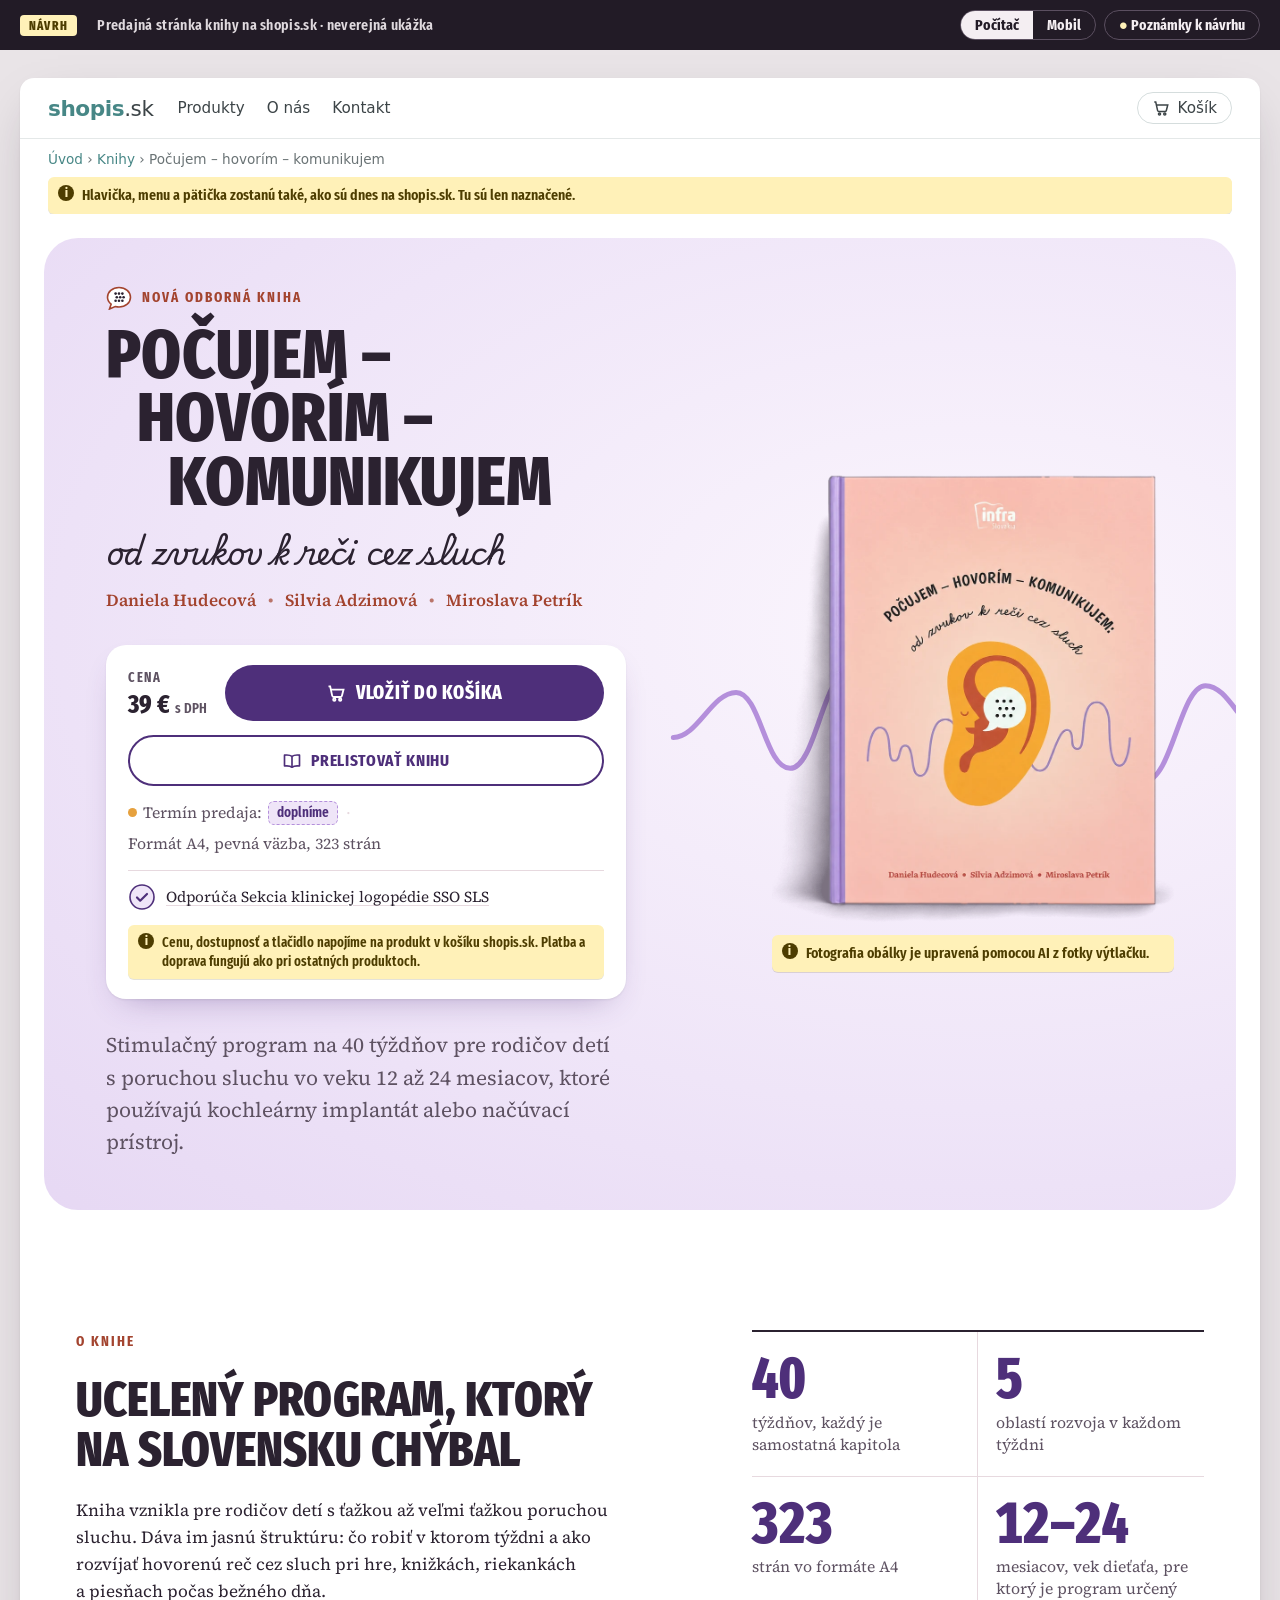
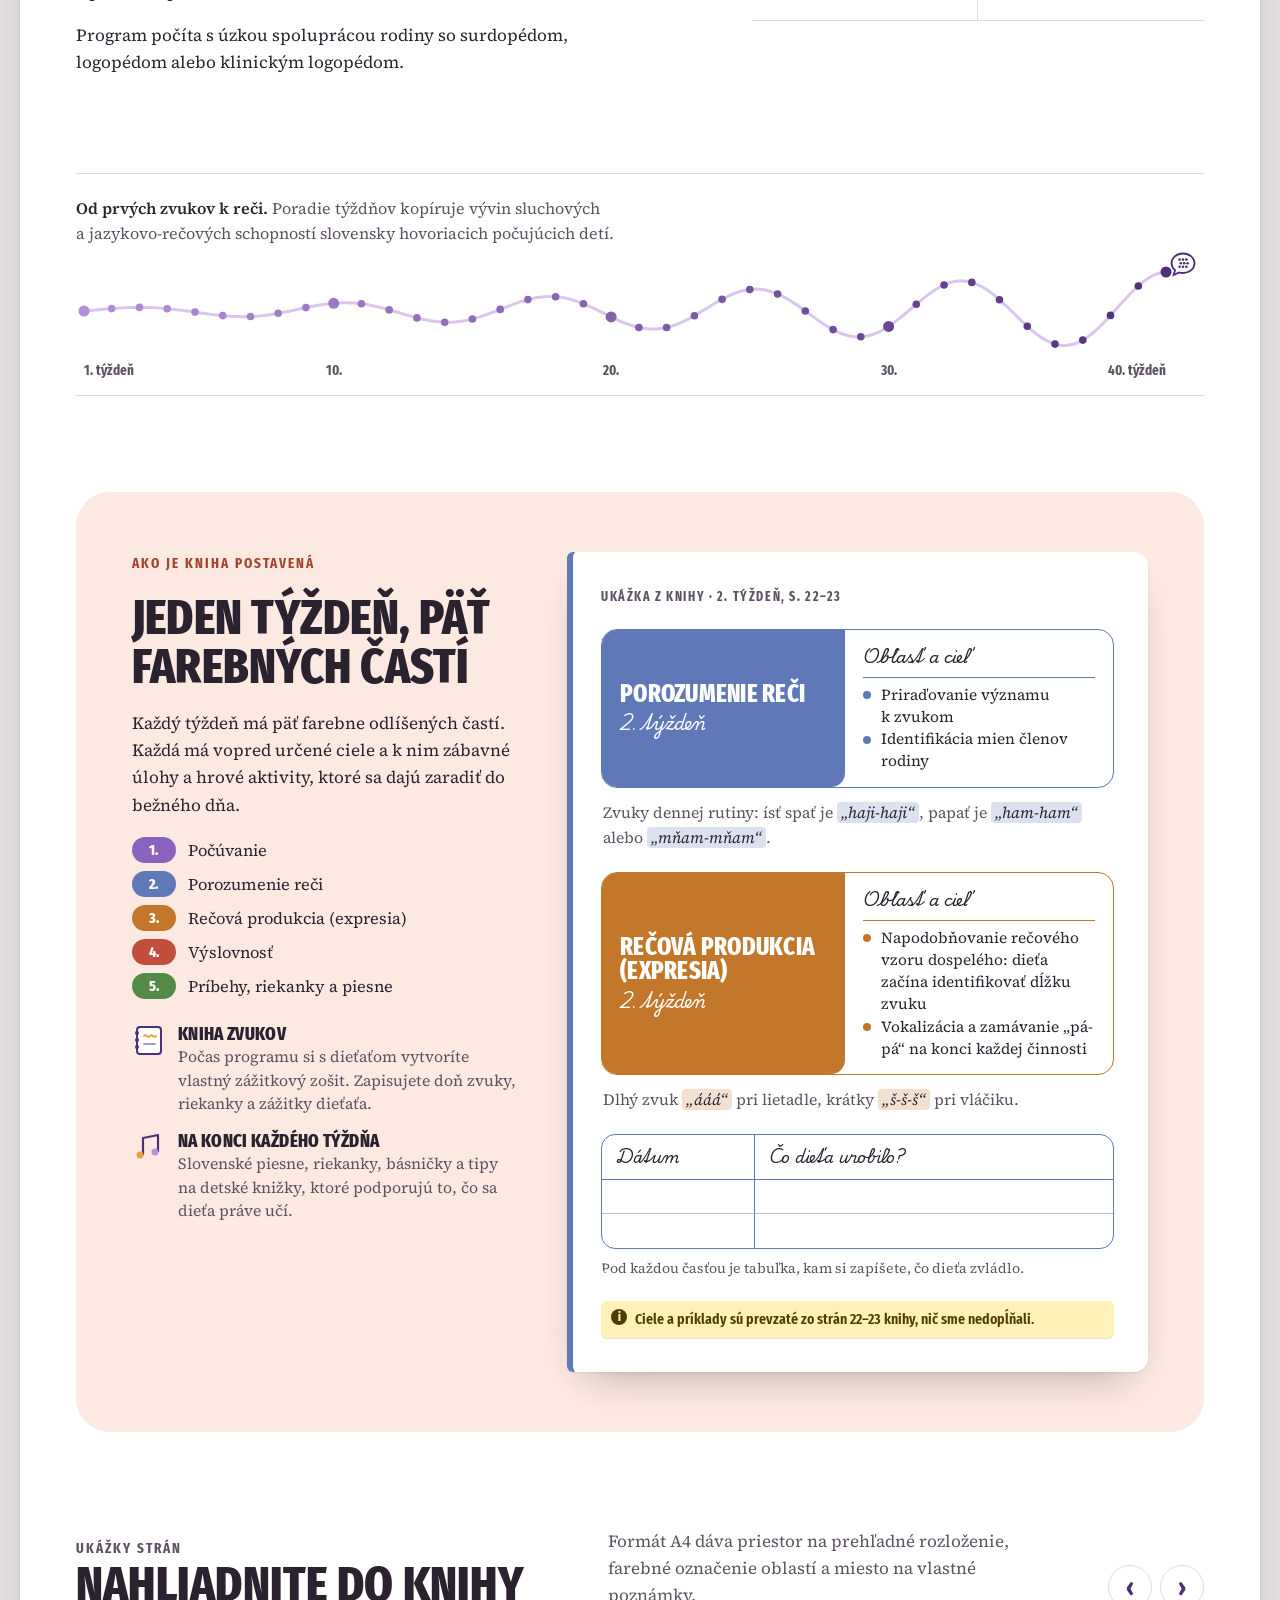
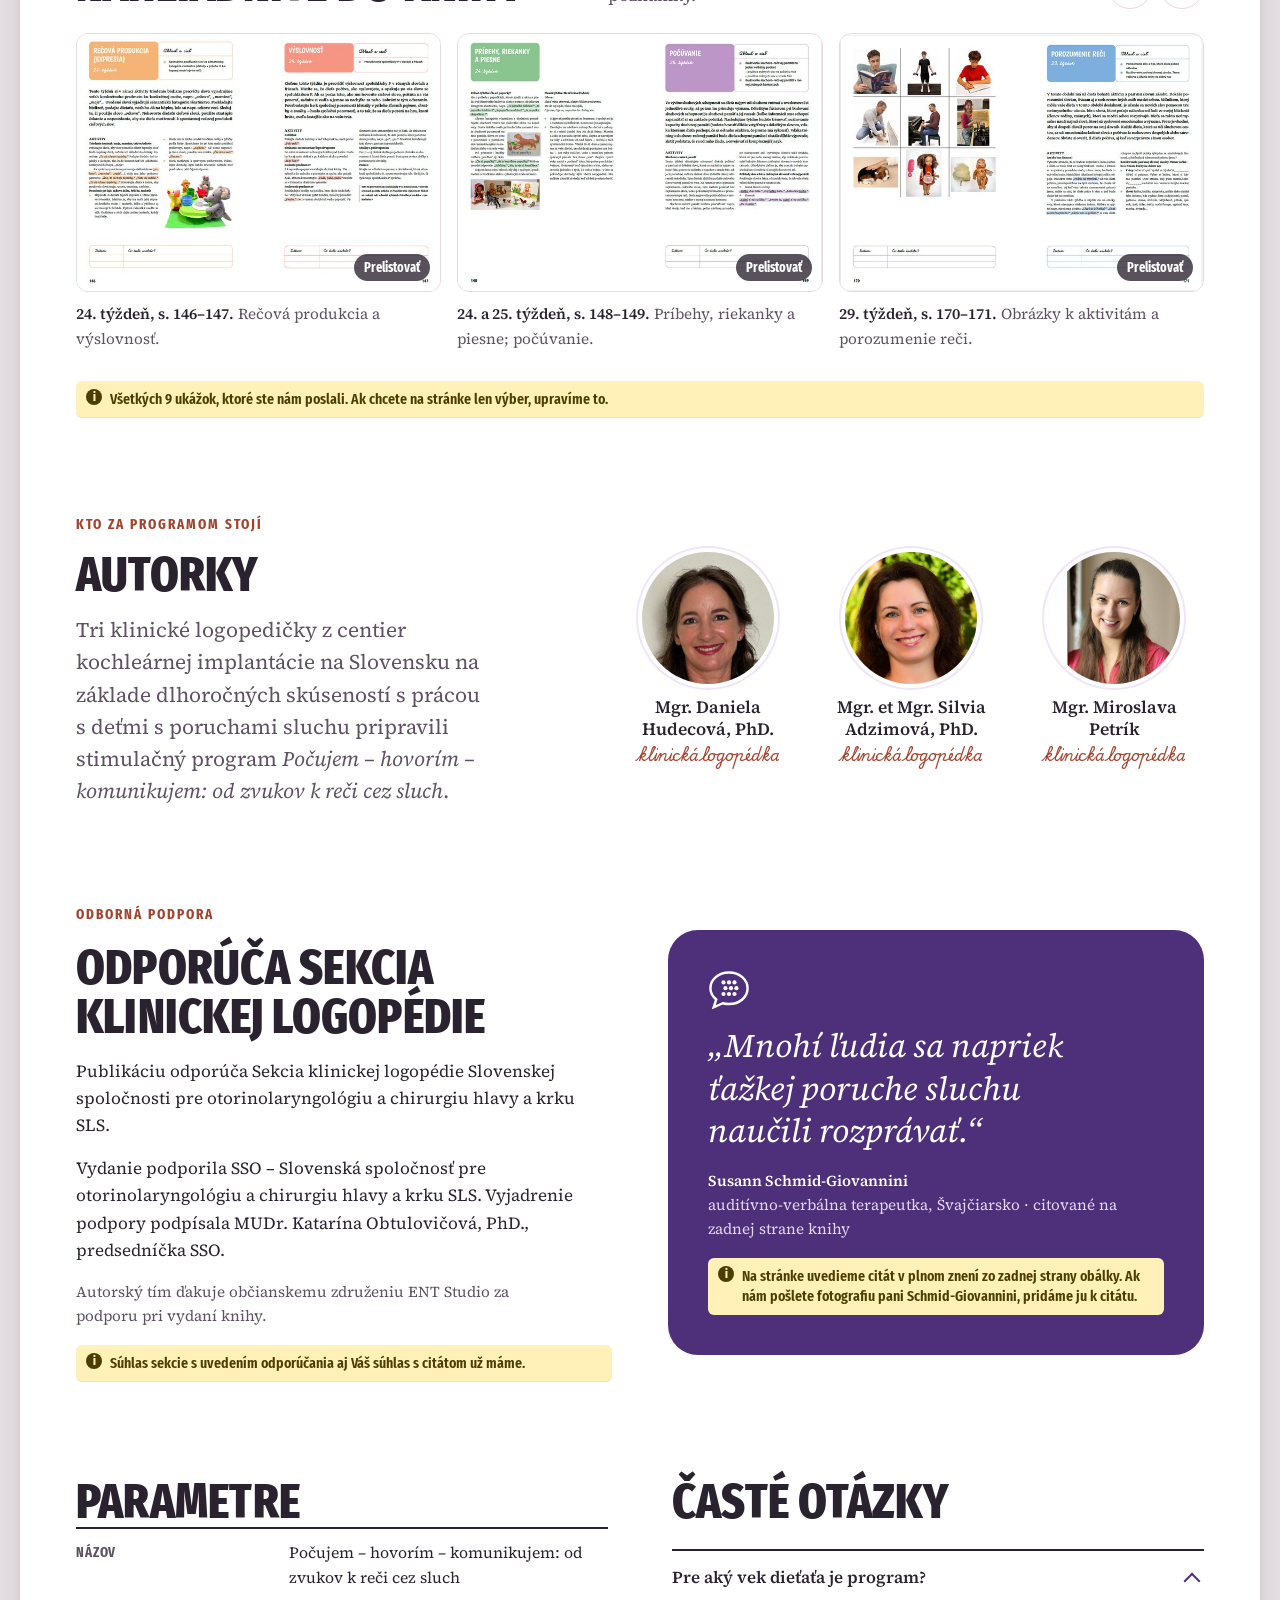
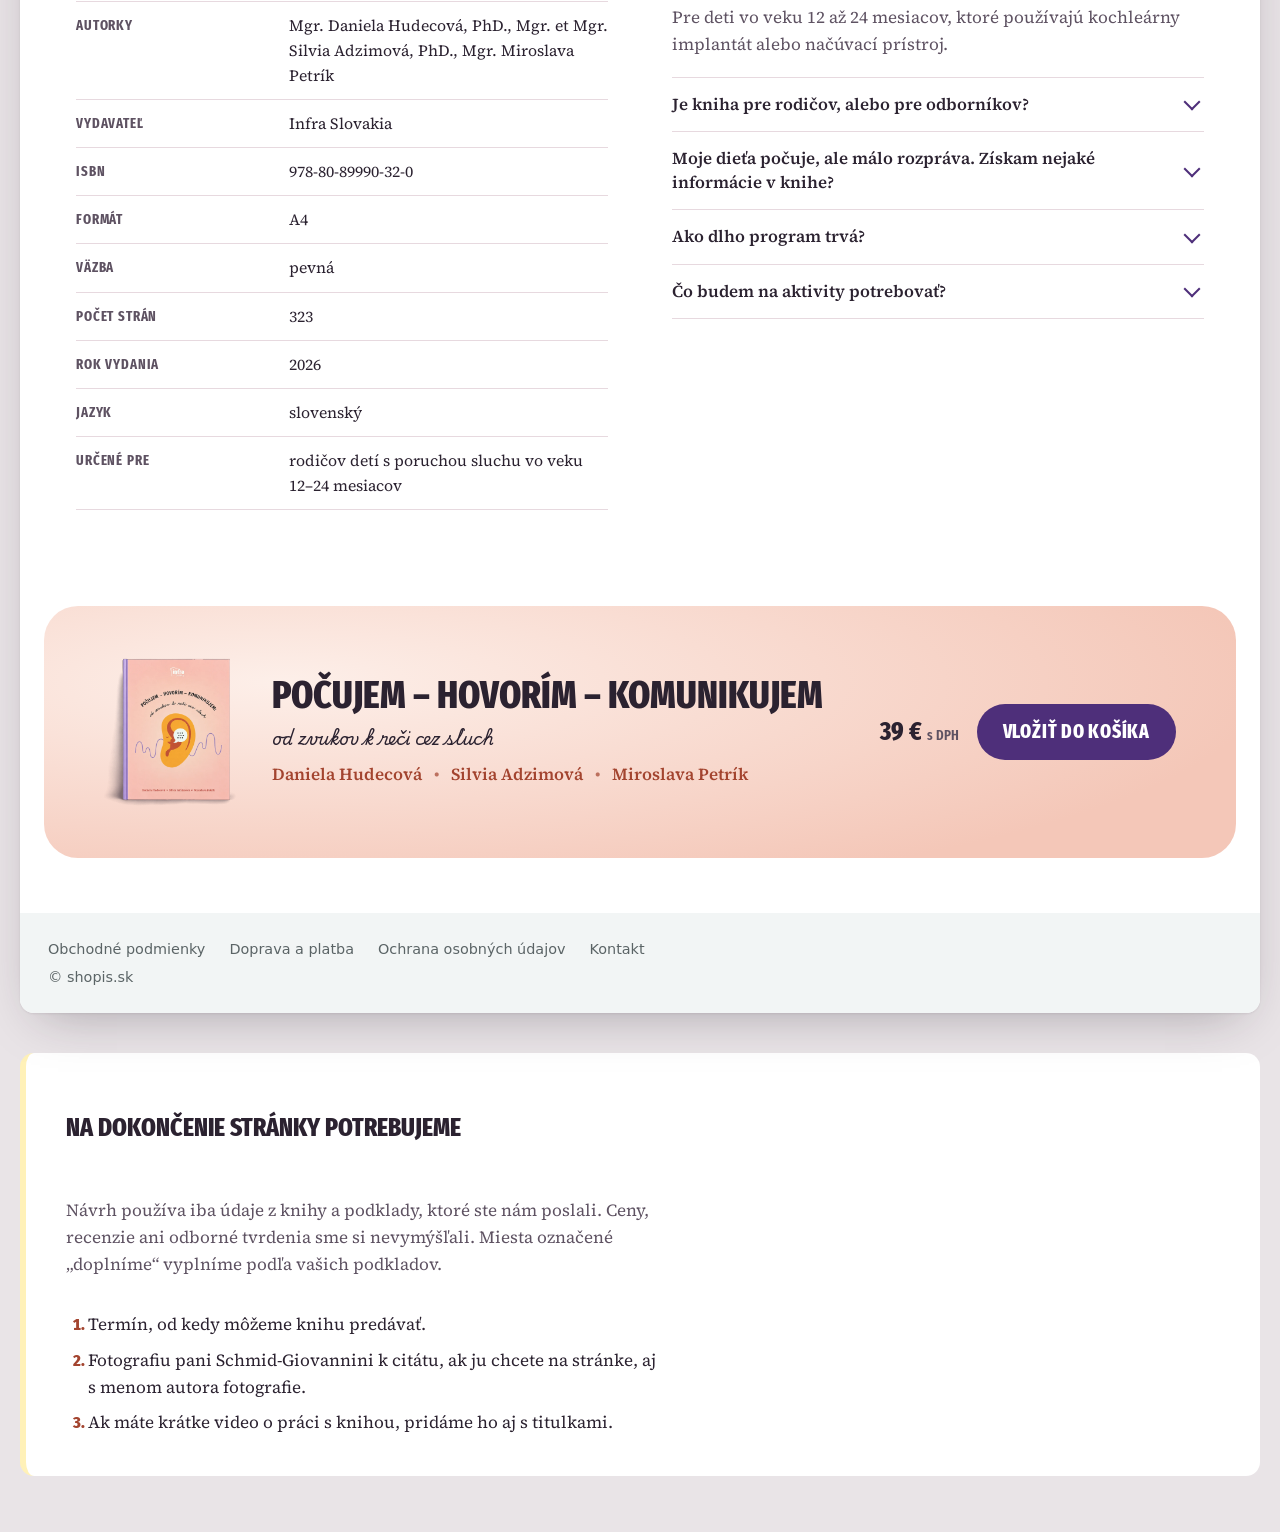
==== commit 6c52ce13: "Pripomienky autorky: otázka pre počujúce deti, PhD. Adzimová, cena 39 €, súhlasy Co-Authored-By: Cla" ====
--- a/index.html
+++ b/index.html
@@ -345,6 +345,8 @@
 .hb-price { display: grid; gap: 2px; }
 .hb-price-label { font-family: var(--hb-display); font-weight: 700; text-transform: uppercase; letter-spacing: 0.12em; font-size: 0.85rem; color: var(--hb-ink-soft); }
 .hb-price .hb-fill { font-size: 1.3rem; }
+.hb-price-value { font-family: var(--hb-display); font-weight: 800; font-size: 1.6rem; line-height: 1.1; color: var(--hb-ink); white-space: nowrap; }
+.hb-price-value small { font-size: 0.55em; font-weight: 600; color: var(--hb-ink-soft); }
 .hb-stock { font-size: 0.98rem; color: var(--hb-ink-soft); display: flex; flex-wrap: wrap; align-items: center; gap: 6px; }
 .hb-dot { width: 9px; height: 9px; border-radius: 50%; background: var(--hb-ochre); }
 .hb-stock-sep { color: var(--hb-line); padding-inline: 2px; }
@@ -734,7 +736,7 @@
 
           <div class="hb-buy">
             <div class="hb-buy-row">
-              <div class="hb-price"><span class="hb-price-label">Cena</span><span class="hb-fill">doplníme</span></div>
+              <div class="hb-price"><span class="hb-price-label">Cena</span><span class="hb-price-value">39&nbsp;€ <small>s&nbsp;DPH</small></span></div>
               <a class="hb-btn" href="#hb-book" data-hb-buy>
                 <svg viewBox="0 0 24 24" fill="none" stroke="currentColor" stroke-width="2.2" aria-hidden="true"><path d="M3 4h2l2.4 11.2a2 2 0 0 0 2 1.6h7.7a2 2 0 0 0 2-1.5L21 8H6.2"/><circle cx="10" cy="20" r="1.4"/><circle cx="17" cy="20" r="1.4"/></svg>
                 Vložiť do košíka
@@ -911,7 +913,7 @@
             </div>
             <ul class="hb-people">
               <li><img src="assets/autorka-hudecova.jpg" width="480" height="480" alt="" loading="lazy"><div><b>Mgr. Daniela Hudecová, PhD.</b><span class="hb-role">klinická logopédka</span></div></li>
-              <li><img src="assets/autorka-adzimova.jpg" width="480" height="480" alt="" loading="lazy"><div><b>Mgr. et Mgr. Silvia Adzimová</b><span class="hb-role">klinická logopédka</span></div></li>
+              <li><img src="assets/autorka-adzimova.jpg" width="480" height="480" alt="" loading="lazy"><div><b>Mgr. et Mgr. Silvia Adzimová, PhD.</b><span class="hb-role">klinická logopédka</span></div></li>
               <li><img src="assets/autorka-petrik.jpg" width="480" height="480" alt="" loading="lazy"><div><b>Mgr. Miroslava Petrík</b><span class="hb-role">klinická logopédka</span></div></li>
             </ul>
           </div>
@@ -926,13 +928,13 @@
               <p>Publikáciu odporúča Sekcia klinickej logopédie Slovenskej spoločnosti pre otorinolaryngológiu a&nbsp;chirurgiu hlavy a&nbsp;krku SLS.</p>
               <p>Vydanie podporila SSO – Slovenská spoločnosť pre otorinolaryngológiu a&nbsp;chirurgiu hlavy a&nbsp;krku SLS. Vyjadrenie podpory podpísala MUDr.&nbsp;Katarína Obtulovičová, PhD., predsedníčka SSO.</p>
               <p class="hb-small">Autorský tím ďakuje občianskemu združeniu ENT Studio za podporu pri vydaní knihy.</p>
-              <span class="mk-note">Odporúčanie, logá a citát použijeme len so súhlasom.</span>
+              <span class="mk-note">Súhlas sekcie s uvedením odporúčania aj Váš súhlas s citátom už máme.</span>
             </div>
             <figure class="hb-quote">
               <svg class="hb-quote-mark" viewBox="0 0 26 24" aria-hidden="true"><path d="M13 1.5c6.6 0 11.5 4.4 11.5 9.8S19.6 21 13 21c-1.3 0-2.6-.2-3.8-.5L3.5 23l1.6-4.8C2.9 16.4 1.5 14 1.5 11.3 1.5 5.9 6.4 1.5 13 1.5z" fill="none" stroke="#FFFFFF" stroke-width="1.5"/><g fill="#FFFFFF"><circle cx="9.6" cy="7.6" r="1.3"/><circle cx="13" cy="7.6" r="1.3"/><circle cx="16.4" cy="7.6" r="1.3"/><circle cx="10.8" cy="11.2" r="1.3"/><circle cx="14.2" cy="11.2" r="1.3"/><circle cx="17.6" cy="11.2" r="1.3"/><circle cx="9.6" cy="14.8" r="1.3"/><circle cx="13" cy="14.8" r="1.3"/><circle cx="16.4" cy="14.8" r="1.3"/></g></svg>
               <blockquote>„Mnohí ľudia sa napriek ťažkej poruche sluchu naučili rozprávať.“</blockquote>
               <figcaption><b>Susann Schmid-Giovannini</b>auditívno-verbálna terapeutka, Švajčiarsko · citované na zadnej strane knihy</figcaption>
-              <span class="mk-note">Na stránke uvedieme citát v plnom znení zo zadnej strany obálky.</span>
+              <span class="mk-note">Na stránke uvedieme citát v plnom znení zo zadnej strany obálky. Ak nám pošlete fotografiu pani Schmid-Giovannini, pridáme ju k citátu.</span>
             </figure>
           </div>
         </section>
@@ -944,7 +946,7 @@
               <h2 class="hb-h2">Parametre</h2>
               <dl>
                 <dt>Názov</dt><dd>Počujem – hovorím – komunikujem: od zvukov k&nbsp;reči cez sluch</dd>
-                <dt>Autorky</dt><dd>Mgr. Daniela Hudecová, PhD., Mgr. et Mgr. Silvia Adzimová, Mgr. Miroslava Petrík</dd>
+                <dt>Autorky</dt><dd>Mgr. Daniela Hudecová, PhD., Mgr. et Mgr. Silvia Adzimová, PhD., Mgr. Miroslava Petrík</dd>
                 <dt>Vydavateľ</dt><dd>Infra Slovakia</dd>
                 <dt>ISBN</dt><dd>978-80-89990-32-0</dd>
                 <dt>Formát</dt><dd>A4</dd>
@@ -967,6 +969,10 @@
                   <p>Je napísaná pre rodičov a&nbsp;vedie ich krok za krokom. Program zároveň počíta s&nbsp;úzkou spoluprácou rodiny so surdopédom, logopédom alebo klinickým logopédom.</p>
                 </details>
                 <details>
+                  <summary>Moje dieťa počuje, ale málo rozpráva. Získam nejaké informácie v&nbsp;knihe?</summary>
+                  <p>Áno! Pri tvorbe stimulačného programu sme vychádzali z&nbsp;prác odborníkov, ktorí sa venujú vývinu jazyka u&nbsp;slovensky hovoriacich detí. Uvedený materiál teda kopíruje vývin sluchových a&nbsp;jazykových schopností počujúcich detí a&nbsp;inšpirácie v&nbsp;ňom nájdu aj rodičia, ktorí chcú podporiť jazykový vývin svojich počujúcich detí.</p>
+                </details>
+                <details>
                   <summary>Ako dlho program trvá?</summary>
                   <p>Štyridsať týždňov. Každý týždeň je v&nbsp;knihe samostatná kapitola.</p>
                 </details>
@@ -988,7 +994,7 @@
             <p class="hb-authors-line"><span>Daniela Hudecová</span><i aria-hidden="true">•</i><span>Silvia Adzimová</span><i aria-hidden="true">•</i><span>Miroslava Petrík</span></p>
           </div>
           <div class="hb-cta-actions">
-            <span class="hb-fill">cena: doplníme</span>
+            <span class="hb-price-value">39&nbsp;€ <small>s&nbsp;DPH</small></span>
             <a class="hb-btn" href="#hb-book" data-hb-buy>Vložiť do košíka</a>
           </div>
         </section>
@@ -1008,9 +1014,8 @@
       <h2 id="mk-todo-h">Na dokončenie stránky potrebujeme</h2>
       <p>Návrh používa iba údaje z&nbsp;knihy a&nbsp;podklady, ktoré ste nám poslali. Ceny, recenzie ani odborné tvrdenia sme si nevymýšľali. Miesta označené „doplníme“ vyplníme podľa vašich podkladov.</p>
       <ol>
-        <li>Kontrolu textov na stránke.</li>
-        <li>Konečnú predajnú cenu a termín predaja.</li>
-        <li>Súhlas s uvedením citátu a odporúčania odbornej spoločnosti, prípadne ich logá.</li>
+        <li>Termín, od kedy môžeme knihu predávať.</li>
+        <li>Fotografiu pani Schmid-Giovannini k&nbsp;citátu, ak ju chcete na stránke, aj s&nbsp;menom autora fotografie.</li>
         <li>Ak máte krátke video o práci s knihou, pridáme ho aj s titulkami.</li>
       </ol>
     </div>
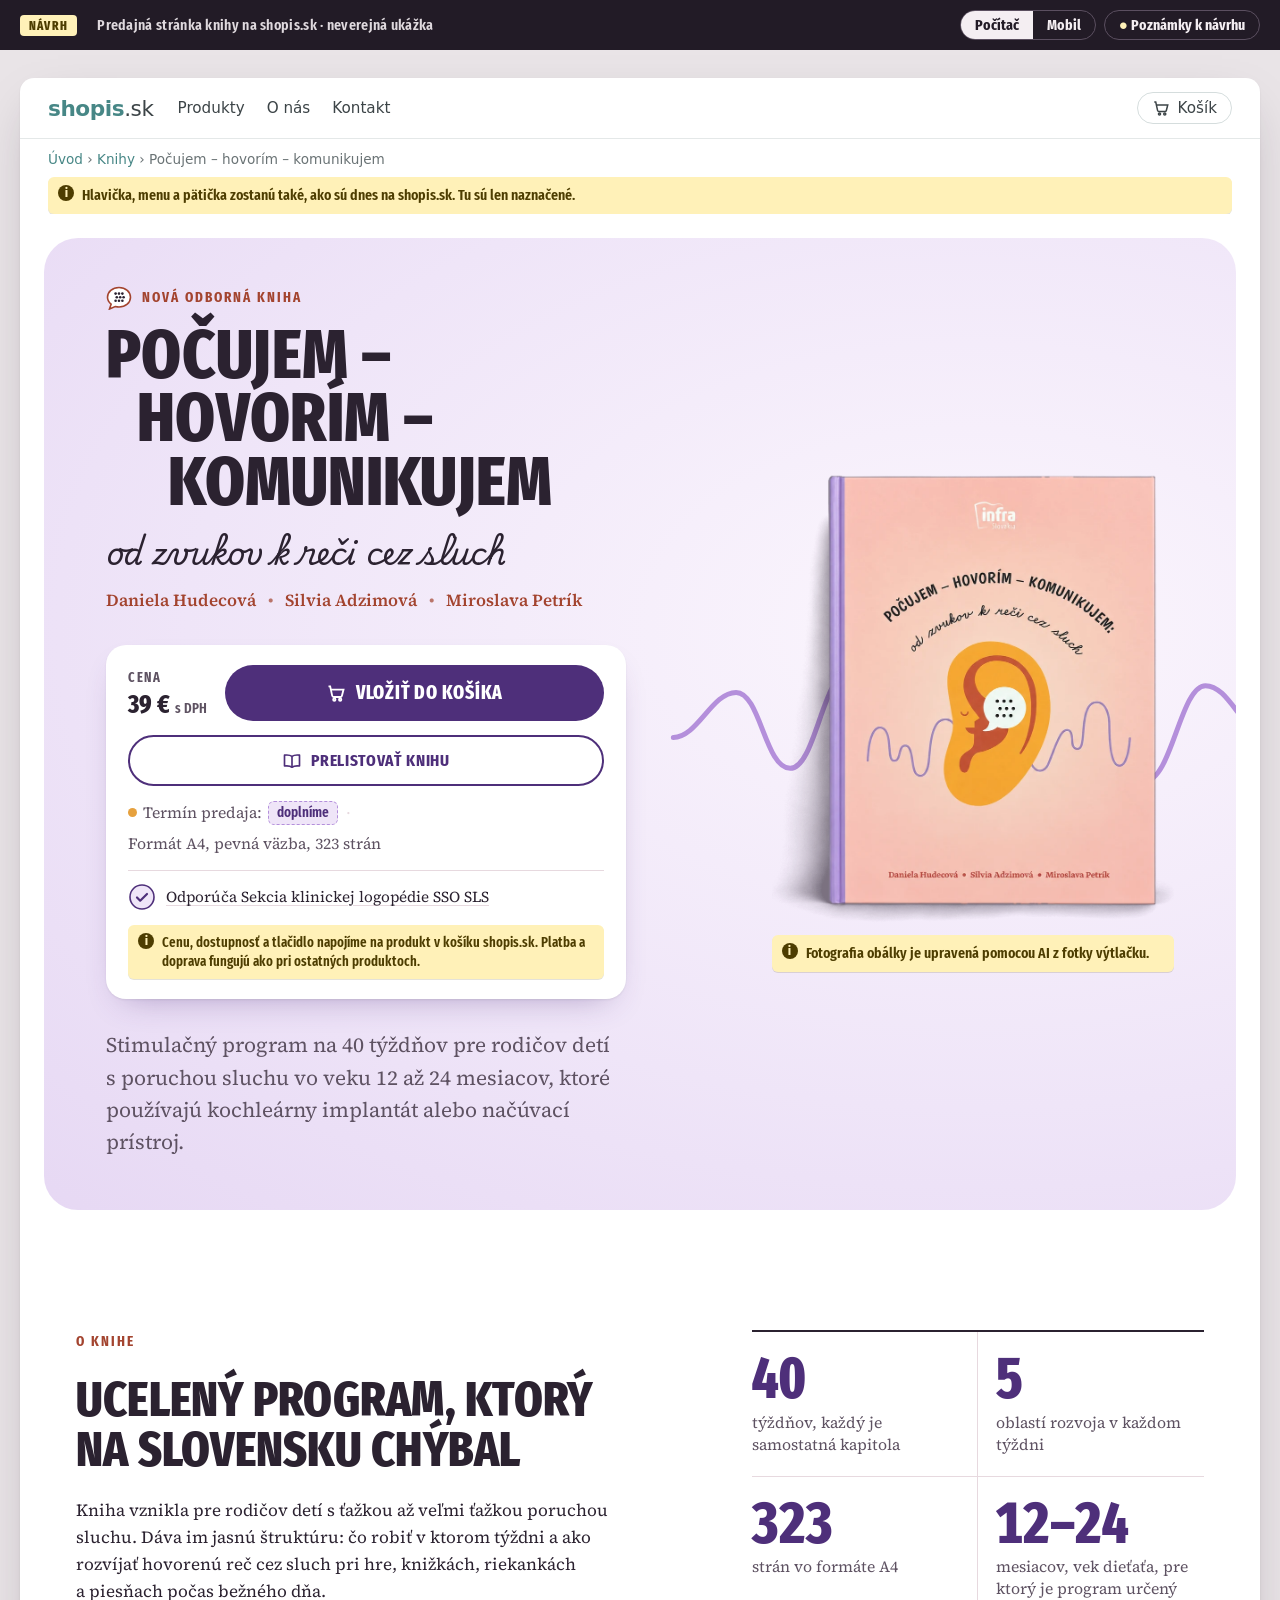
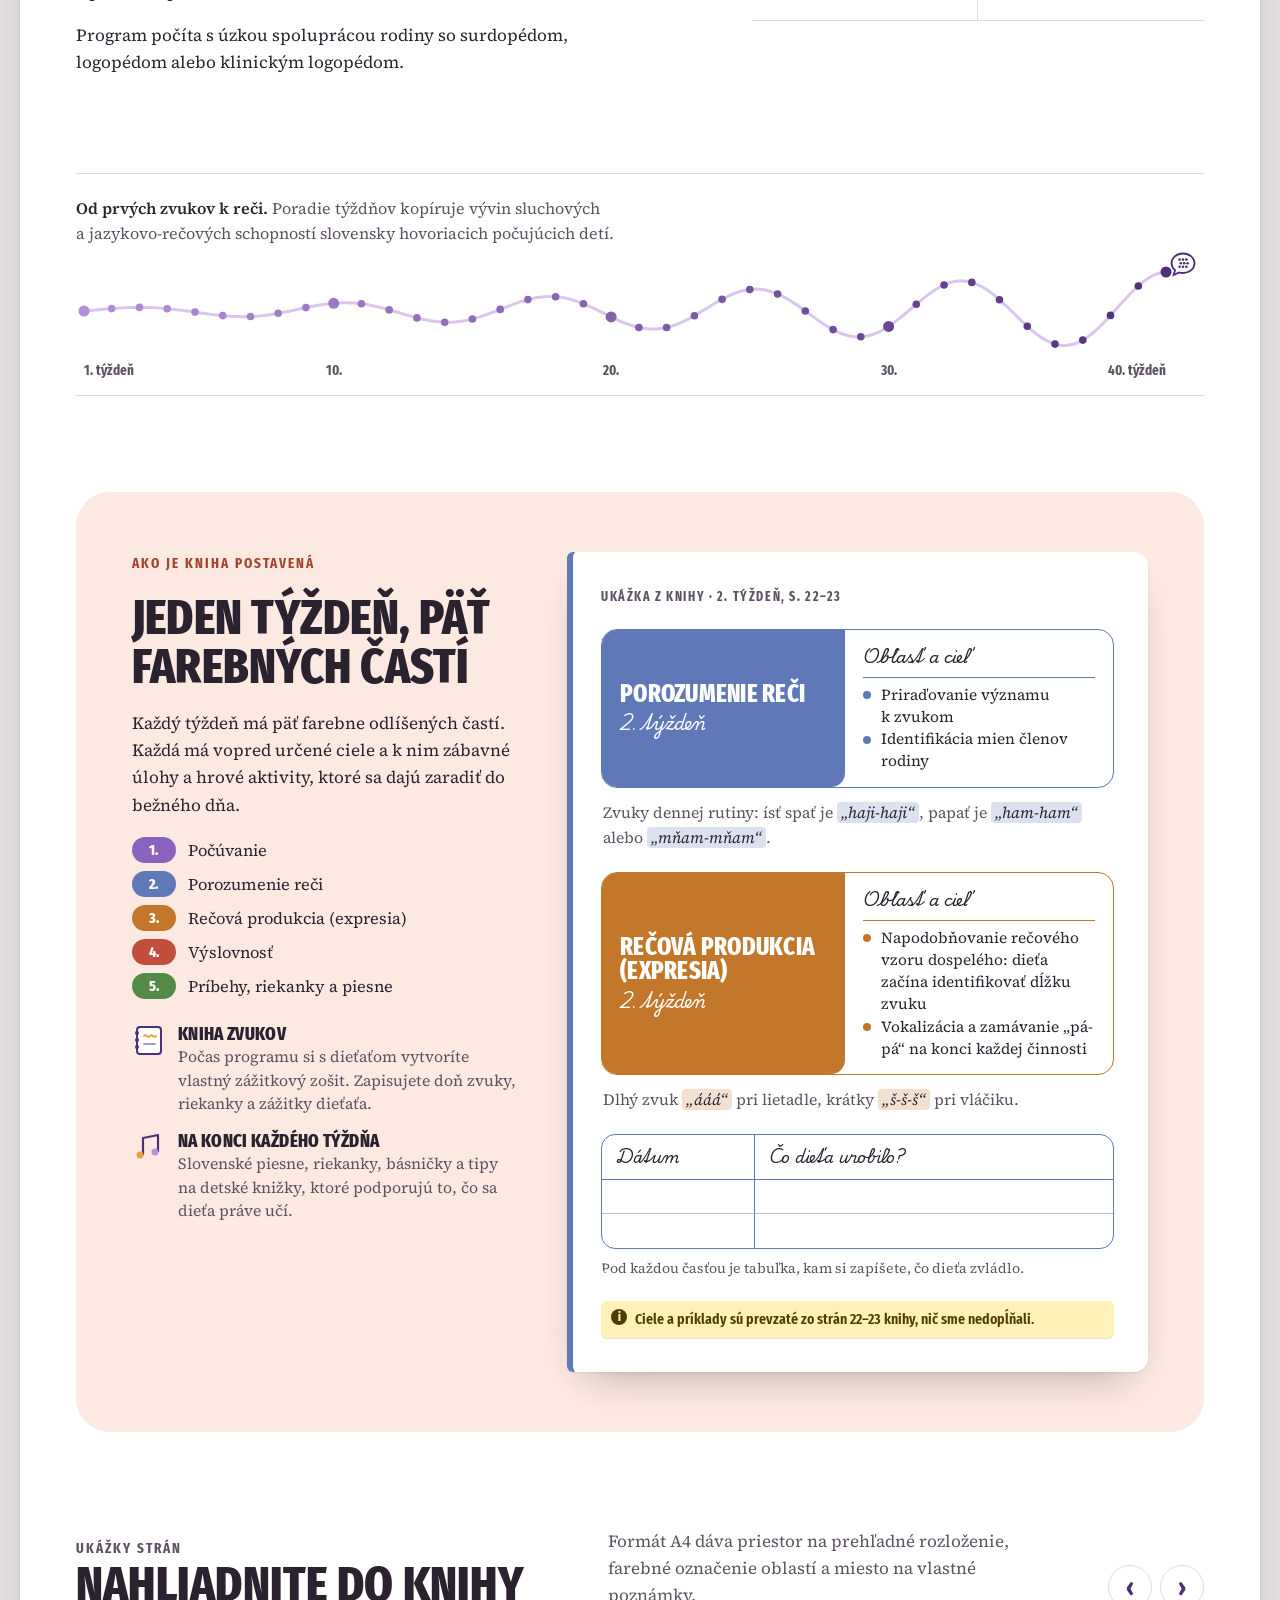
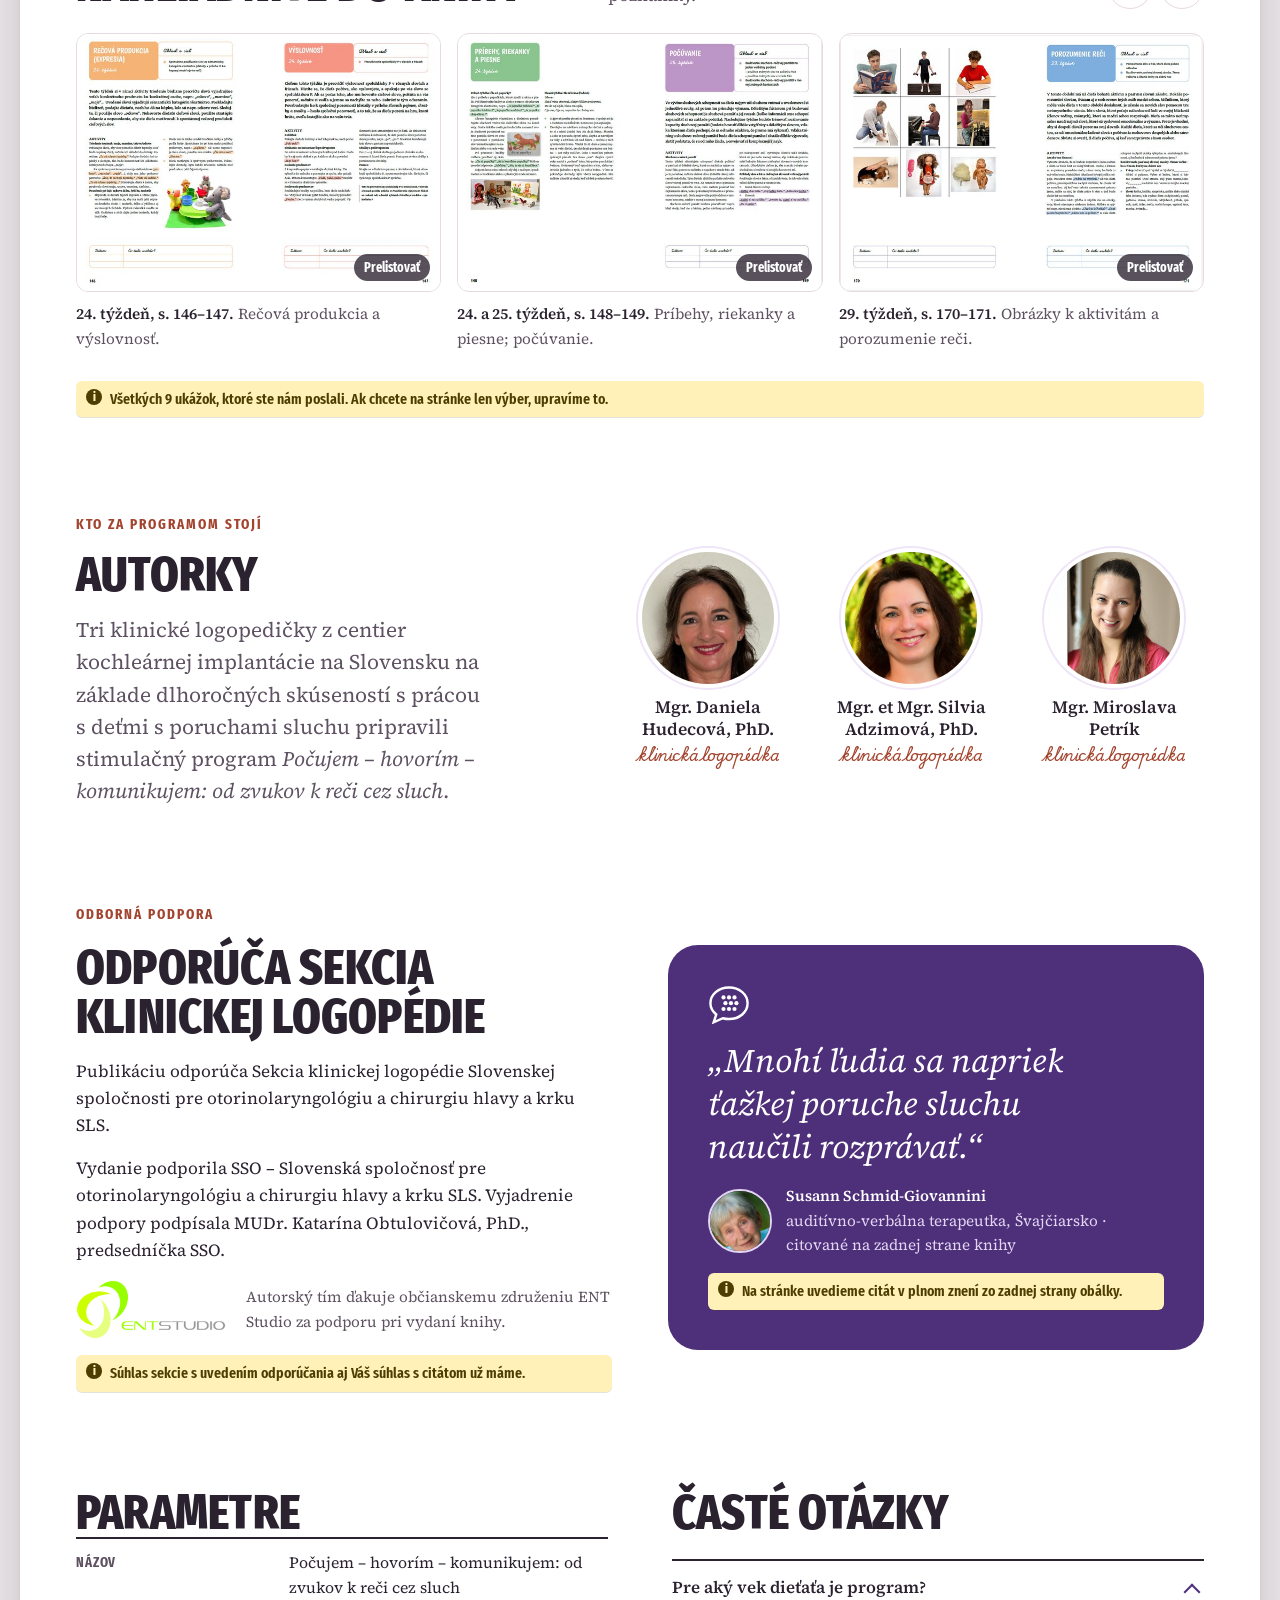
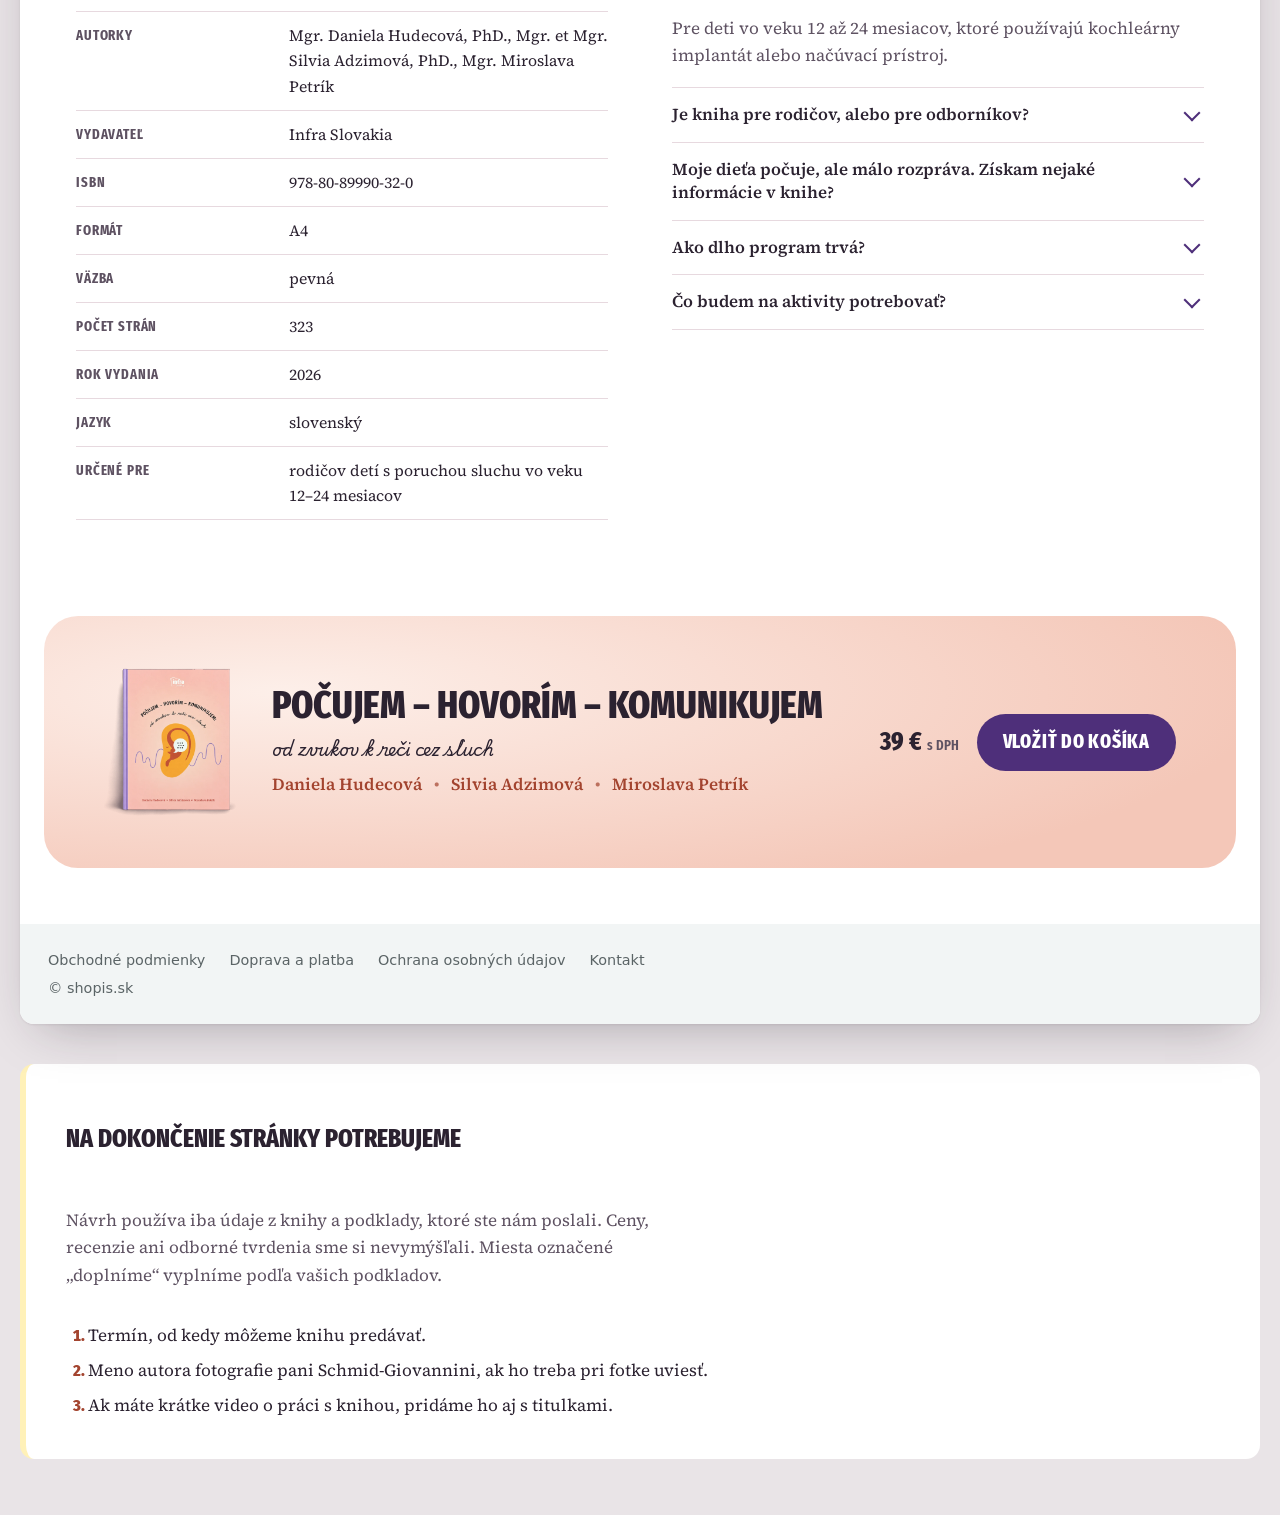
==== commit c249f015: "Logo ENT Studia pri poďakovaní, fotka pani Schmid-Giovannini pri citáte Co-Authored-By: Claude Opus " ====
--- a/index.html
+++ b/index.html
@@ -503,12 +503,16 @@
 .hb-support-text { display: grid; gap: 16px; min-width: 0; align-content: start; }
 .hb-support-text p { max-width: 58ch; }
 .hb-support-text .hb-small { font-size: 0.95rem; color: var(--hb-ink-soft); }
+.hb-thanks { display: flex; flex-wrap: wrap; align-items: center; gap: 12px 20px; }
+.hb-thanks img { width: 150px; height: auto; flex: none; }
+.hb-thanks .hb-small { flex: 1 1 22ch; }
 .hb-quote {
   background: var(--hb-violet); color: var(--hb-white); border-radius: clamp(20px, 3cqi, 30px);
   padding: clamp(24px, 4cqi, 40px); display: grid; gap: 16px; align-content: start;
 }
 .hb-quote blockquote { margin: 0; font-family: var(--hb-serif); font-style: italic; font-size: clamp(1.45rem, 3.4cqi, 2.05rem); line-height: 1.3; text-wrap: balance; }
-.hb-quote figcaption { font-size: 0.95rem; color: #E3D6F2; }
+.hb-quote figcaption { font-size: 0.95rem; color: #E3D6F2; display: flex; align-items: center; gap: 14px; }
+.hb-quote figcaption img { width: 64px; height: 64px; border-radius: 50%; object-fit: cover; flex: none; border: 2px solid #E3D6F2; }
 .hb-quote figcaption b { color: var(--hb-white); font-weight: 600; display: block; }
 .hb-quote-mark { width: 42px; height: 39px; }
 @container hb (min-width: 900px) {
@@ -927,14 +931,17 @@
               <h2 class="hb-h2" id="hb-support-h">Odporúča sekcia klinickej logopédie</h2>
               <p>Publikáciu odporúča Sekcia klinickej logopédie Slovenskej spoločnosti pre otorinolaryngológiu a&nbsp;chirurgiu hlavy a&nbsp;krku SLS.</p>
               <p>Vydanie podporila SSO – Slovenská spoločnosť pre otorinolaryngológiu a&nbsp;chirurgiu hlavy a&nbsp;krku SLS. Vyjadrenie podpory podpísala MUDr.&nbsp;Katarína Obtulovičová, PhD., predsedníčka SSO.</p>
-              <p class="hb-small">Autorský tím ďakuje občianskemu združeniu ENT Studio za podporu pri vydaní knihy.</p>
+              <div class="hb-thanks">
+                <img src="assets/logo-entstudio.png" width="480" height="189" alt="ENT Studio" loading="lazy">
+                <p class="hb-small">Autorský tím ďakuje občianskemu združeniu ENT Studio za podporu pri vydaní knihy.</p>
+              </div>
               <span class="mk-note">Súhlas sekcie s uvedením odporúčania aj Váš súhlas s citátom už máme.</span>
             </div>
             <figure class="hb-quote">
               <svg class="hb-quote-mark" viewBox="0 0 26 24" aria-hidden="true"><path d="M13 1.5c6.6 0 11.5 4.4 11.5 9.8S19.6 21 13 21c-1.3 0-2.6-.2-3.8-.5L3.5 23l1.6-4.8C2.9 16.4 1.5 14 1.5 11.3 1.5 5.9 6.4 1.5 13 1.5z" fill="none" stroke="#FFFFFF" stroke-width="1.5"/><g fill="#FFFFFF"><circle cx="9.6" cy="7.6" r="1.3"/><circle cx="13" cy="7.6" r="1.3"/><circle cx="16.4" cy="7.6" r="1.3"/><circle cx="10.8" cy="11.2" r="1.3"/><circle cx="14.2" cy="11.2" r="1.3"/><circle cx="17.6" cy="11.2" r="1.3"/><circle cx="9.6" cy="14.8" r="1.3"/><circle cx="13" cy="14.8" r="1.3"/><circle cx="16.4" cy="14.8" r="1.3"/></g></svg>
               <blockquote>„Mnohí ľudia sa napriek ťažkej poruche sluchu naučili rozprávať.“</blockquote>
-              <figcaption><b>Susann Schmid-Giovannini</b>auditívno-verbálna terapeutka, Švajčiarsko · citované na zadnej strane knihy</figcaption>
-              <span class="mk-note">Na stránke uvedieme citát v plnom znení zo zadnej strany obálky. Ak nám pošlete fotografiu pani Schmid-Giovannini, pridáme ju k citátu.</span>
+              <figcaption><img src="assets/schmid-giovannini.jpg" width="240" height="240" alt="" loading="lazy"><span><b>Susann Schmid-Giovannini</b>auditívno-verbálna terapeutka, Švajčiarsko · citované na zadnej strane knihy</span></figcaption>
+              <span class="mk-note">Na stránke uvedieme citát v plnom znení zo zadnej strany obálky.</span>
             </figure>
           </div>
         </section>
@@ -1015,7 +1022,7 @@
       <p>Návrh používa iba údaje z&nbsp;knihy a&nbsp;podklady, ktoré ste nám poslali. Ceny, recenzie ani odborné tvrdenia sme si nevymýšľali. Miesta označené „doplníme“ vyplníme podľa vašich podkladov.</p>
       <ol>
         <li>Termín, od kedy môžeme knihu predávať.</li>
-        <li>Fotografiu pani Schmid-Giovannini k&nbsp;citátu, ak ju chcete na stránke, aj s&nbsp;menom autora fotografie.</li>
+        <li>Meno autora fotografie pani Schmid-Giovannini, ak ho treba pri fotke uviesť.</li>
         <li>Ak máte krátke video o práci s knihou, pridáme ho aj s titulkami.</li>
       </ol>
     </div>
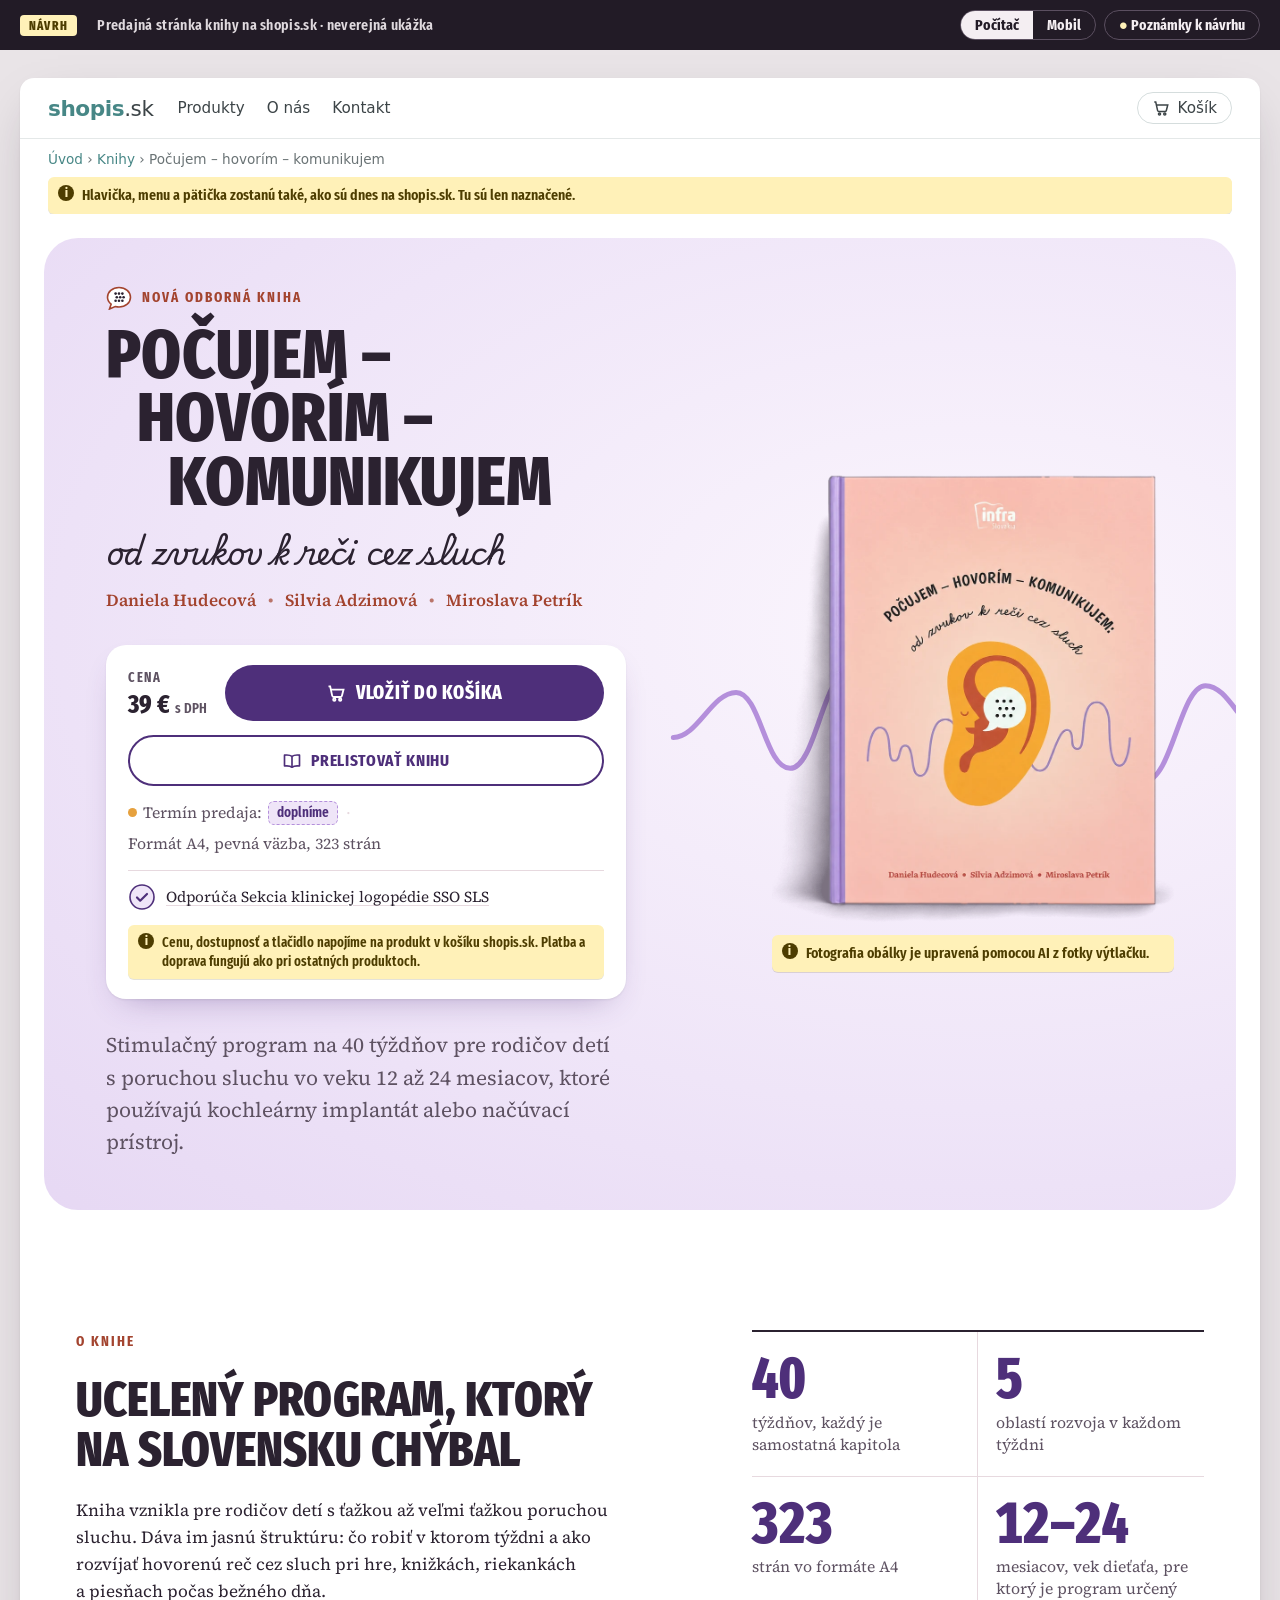
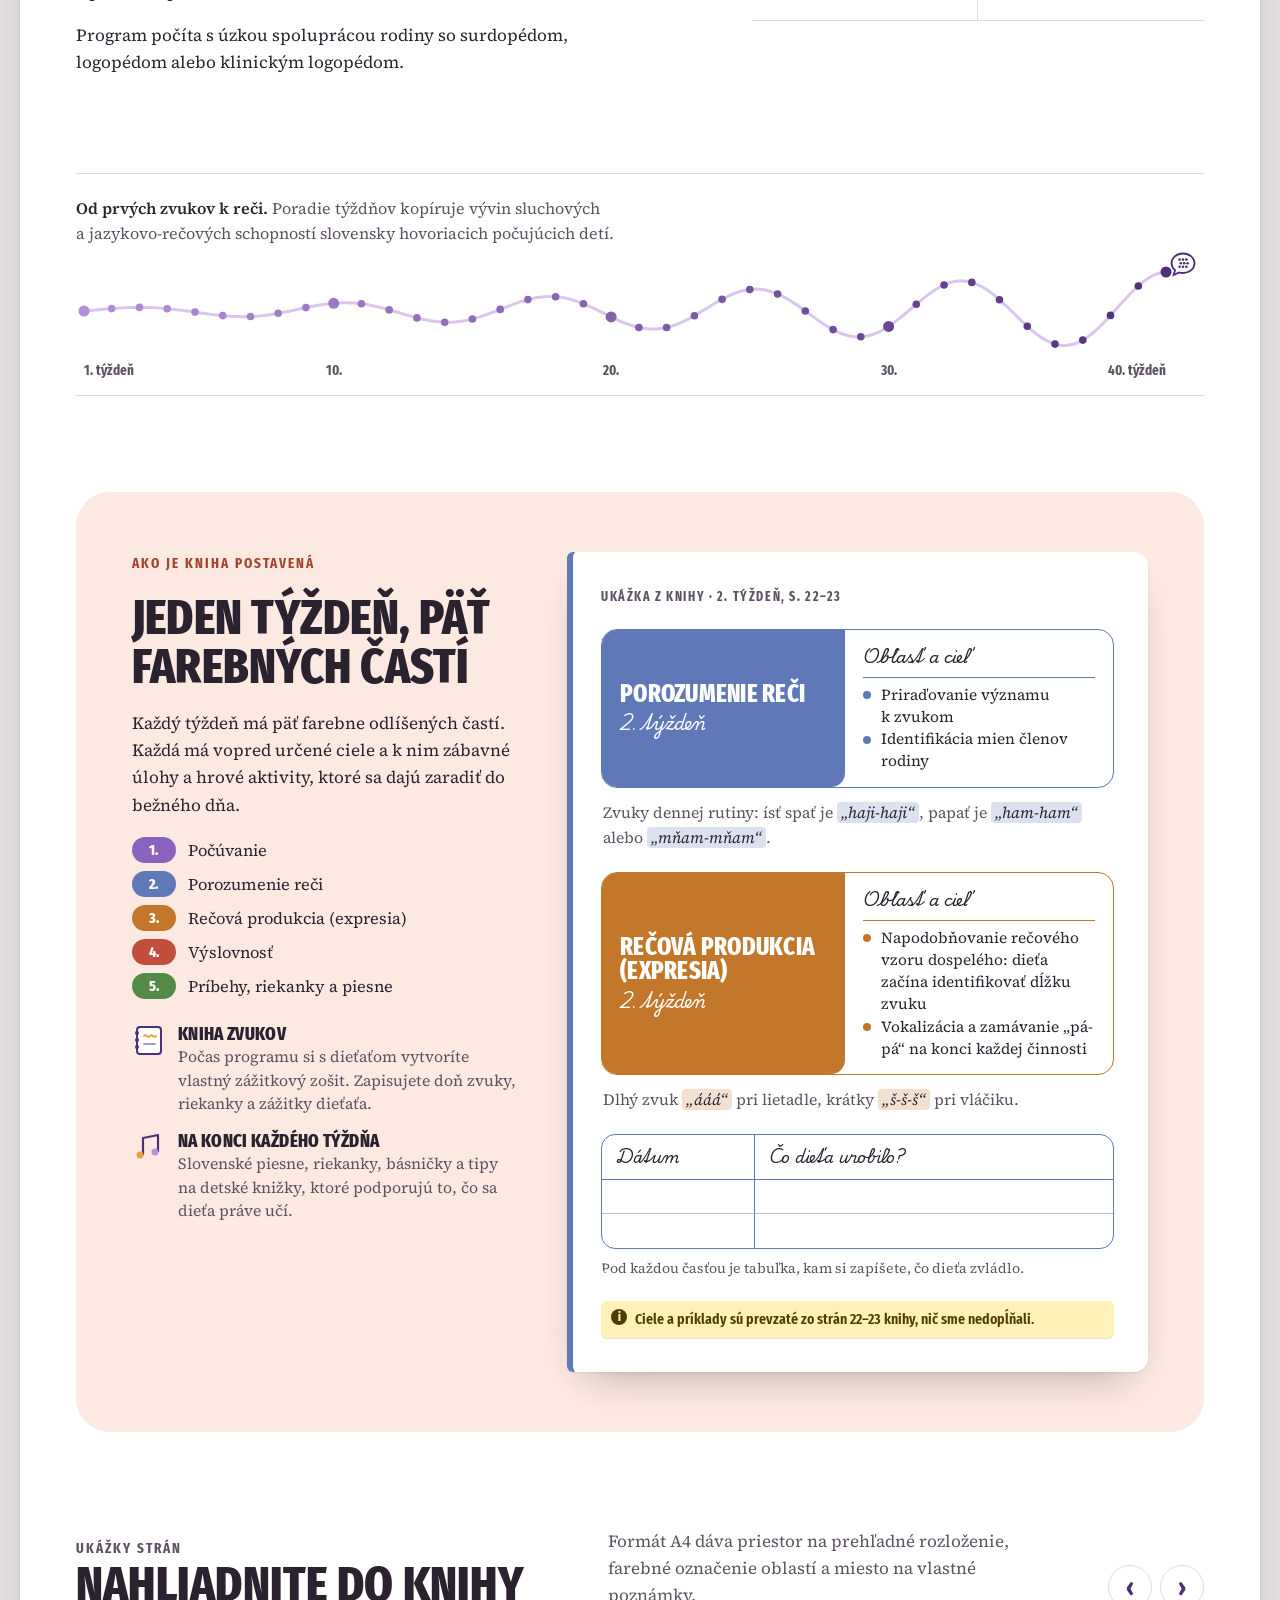
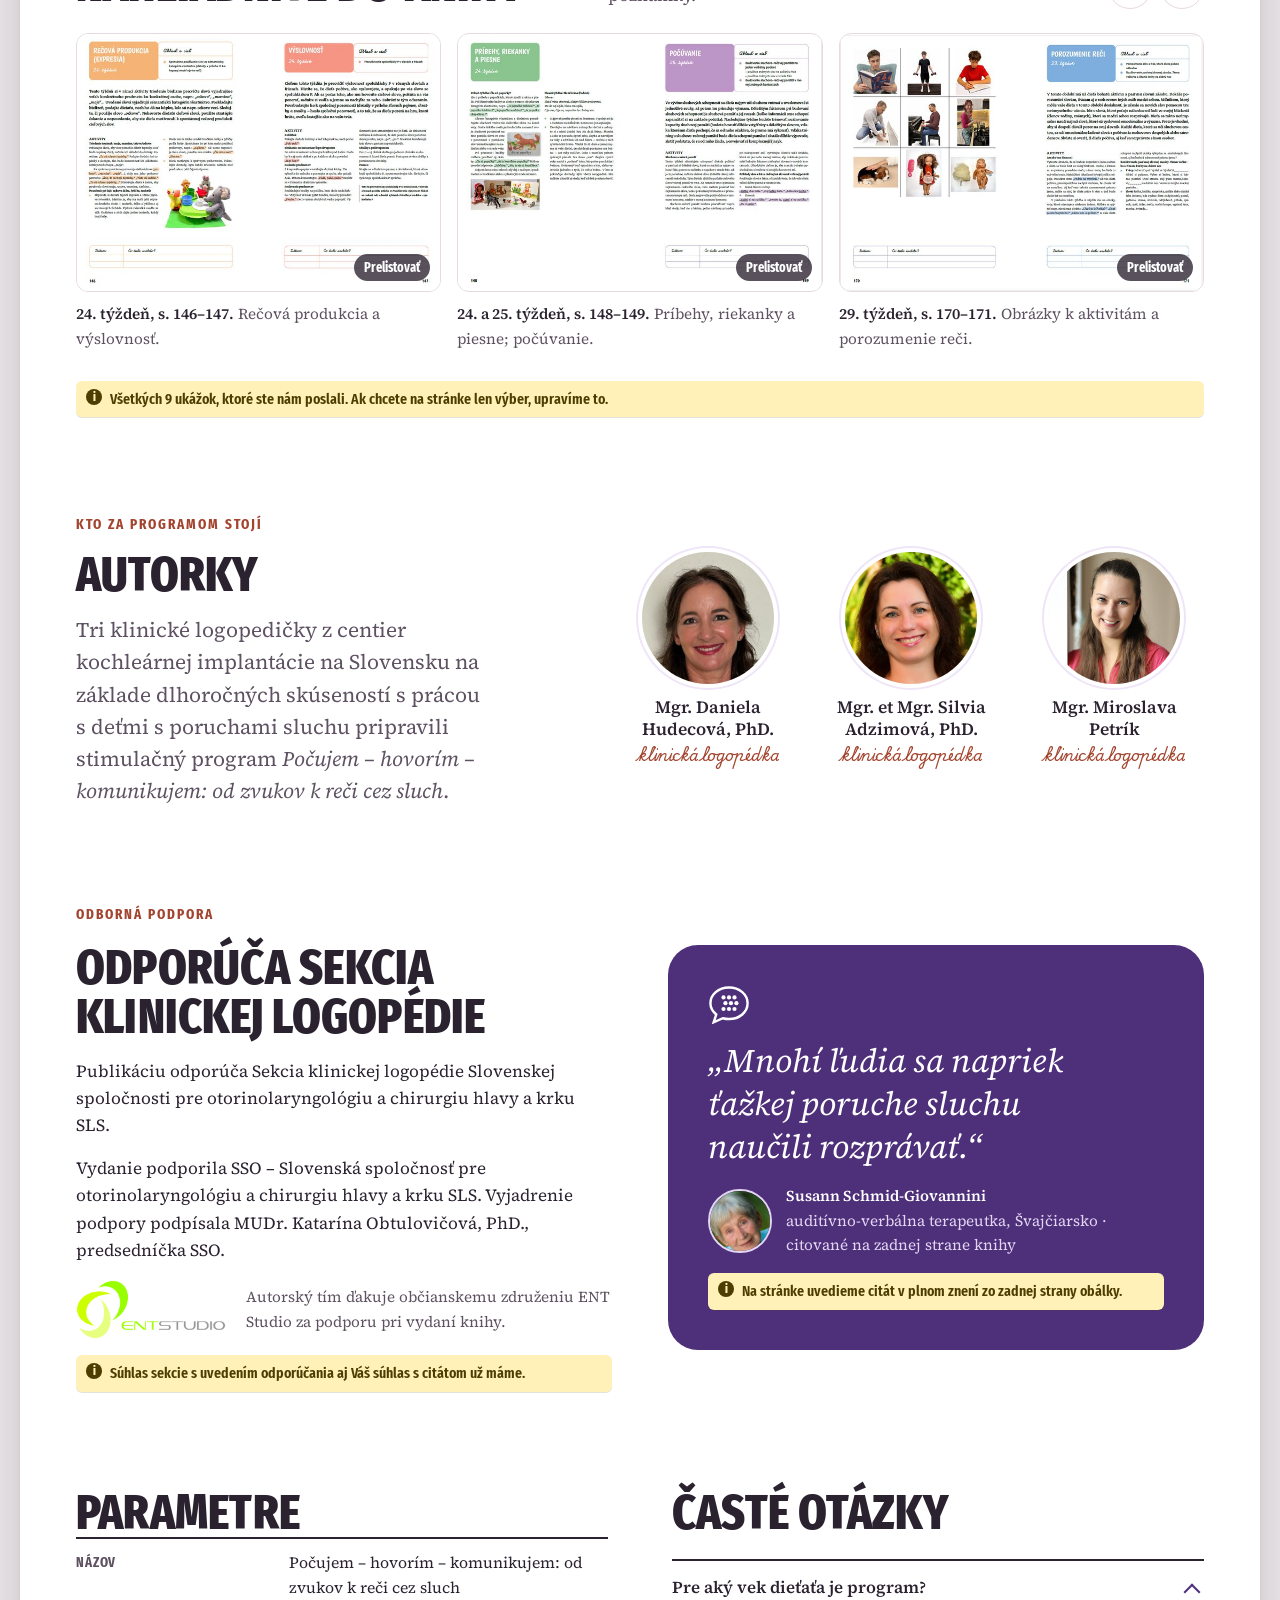
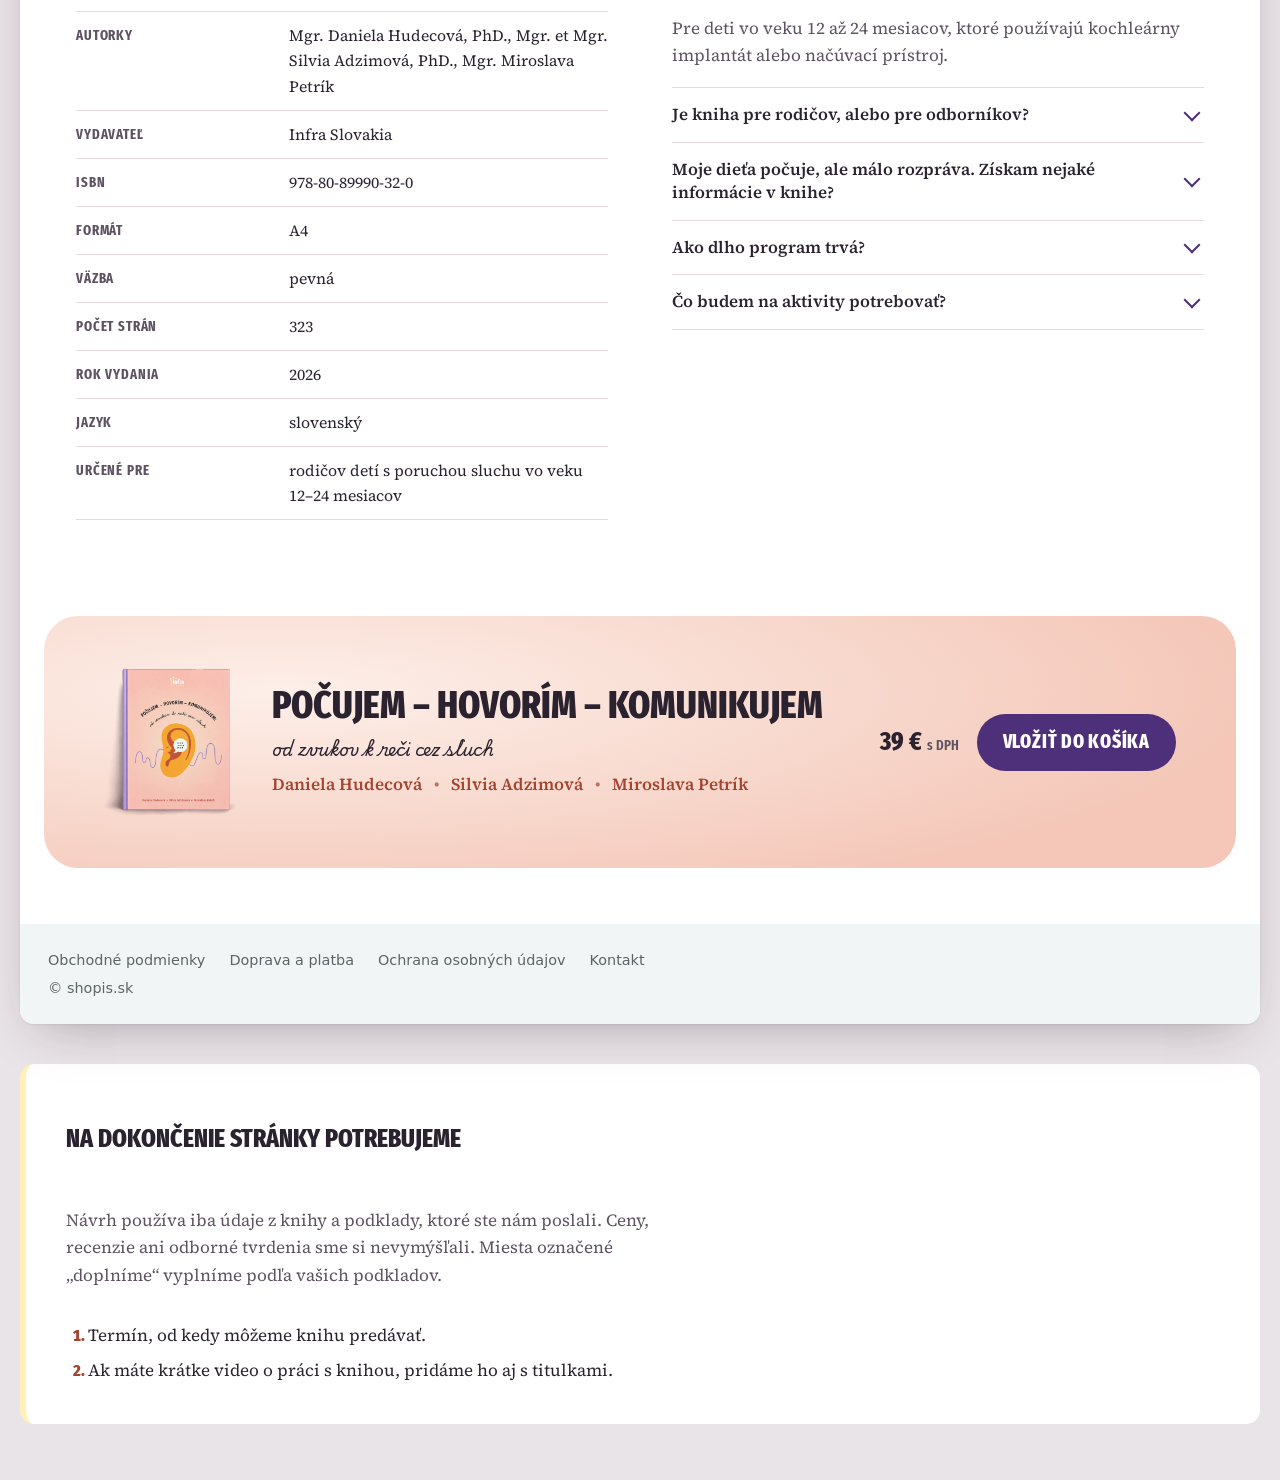
==== commit fe09d7e2: "Bez mena fotografa pri citáte Co-Authored-By: Claude Opus 5.5 <noreply@anthropic.com>" ====
--- a/index.html
+++ b/index.html
@@ -514,6 +514,7 @@
 .hb-quote figcaption { font-size: 0.95rem; color: #E3D6F2; display: flex; align-items: center; gap: 14px; }
 .hb-quote figcaption img { width: 64px; height: 64px; border-radius: 50%; object-fit: cover; flex: none; border: 2px solid #E3D6F2; }
 .hb-quote figcaption b { color: var(--hb-white); font-weight: 600; display: block; }
+.hb-nowrap { white-space: nowrap; }
 .hb-quote-mark { width: 42px; height: 39px; }
 @container hb (min-width: 900px) {
   .hb-support { grid-template-columns: minmax(0, 1fr) minmax(0, 1fr); gap: 56px; align-items: center; }
@@ -940,7 +941,7 @@
             <figure class="hb-quote">
               <svg class="hb-quote-mark" viewBox="0 0 26 24" aria-hidden="true"><path d="M13 1.5c6.6 0 11.5 4.4 11.5 9.8S19.6 21 13 21c-1.3 0-2.6-.2-3.8-.5L3.5 23l1.6-4.8C2.9 16.4 1.5 14 1.5 11.3 1.5 5.9 6.4 1.5 13 1.5z" fill="none" stroke="#FFFFFF" stroke-width="1.5"/><g fill="#FFFFFF"><circle cx="9.6" cy="7.6" r="1.3"/><circle cx="13" cy="7.6" r="1.3"/><circle cx="16.4" cy="7.6" r="1.3"/><circle cx="10.8" cy="11.2" r="1.3"/><circle cx="14.2" cy="11.2" r="1.3"/><circle cx="17.6" cy="11.2" r="1.3"/><circle cx="9.6" cy="14.8" r="1.3"/><circle cx="13" cy="14.8" r="1.3"/><circle cx="16.4" cy="14.8" r="1.3"/></g></svg>
               <blockquote>„Mnohí ľudia sa napriek ťažkej poruche sluchu naučili rozprávať.“</blockquote>
-              <figcaption><img src="assets/schmid-giovannini.jpg" width="240" height="240" alt="" loading="lazy"><span><b>Susann Schmid-Giovannini</b>auditívno-verbálna terapeutka, Švajčiarsko · citované na zadnej strane knihy</span></figcaption>
+              <figcaption><img src="assets/schmid-giovannini.jpg" width="240" height="240" alt="" loading="lazy"><span><b>Susann <span class="hb-nowrap">Schmid-Giovannini</span></b>auditívno-verbálna terapeutka, Švajčiarsko · citované na zadnej strane knihy</span></figcaption>
               <span class="mk-note">Na stránke uvedieme citát v plnom znení zo zadnej strany obálky.</span>
             </figure>
           </div>
@@ -1022,7 +1023,6 @@
       <p>Návrh používa iba údaje z&nbsp;knihy a&nbsp;podklady, ktoré ste nám poslali. Ceny, recenzie ani odborné tvrdenia sme si nevymýšľali. Miesta označené „doplníme“ vyplníme podľa vašich podkladov.</p>
       <ol>
         <li>Termín, od kedy môžeme knihu predávať.</li>
-        <li>Meno autora fotografie pani Schmid-Giovannini, ak ho treba pri fotke uviesť.</li>
         <li>Ak máte krátke video o práci s knihou, pridáme ho aj s titulkami.</li>
       </ol>
     </div>
